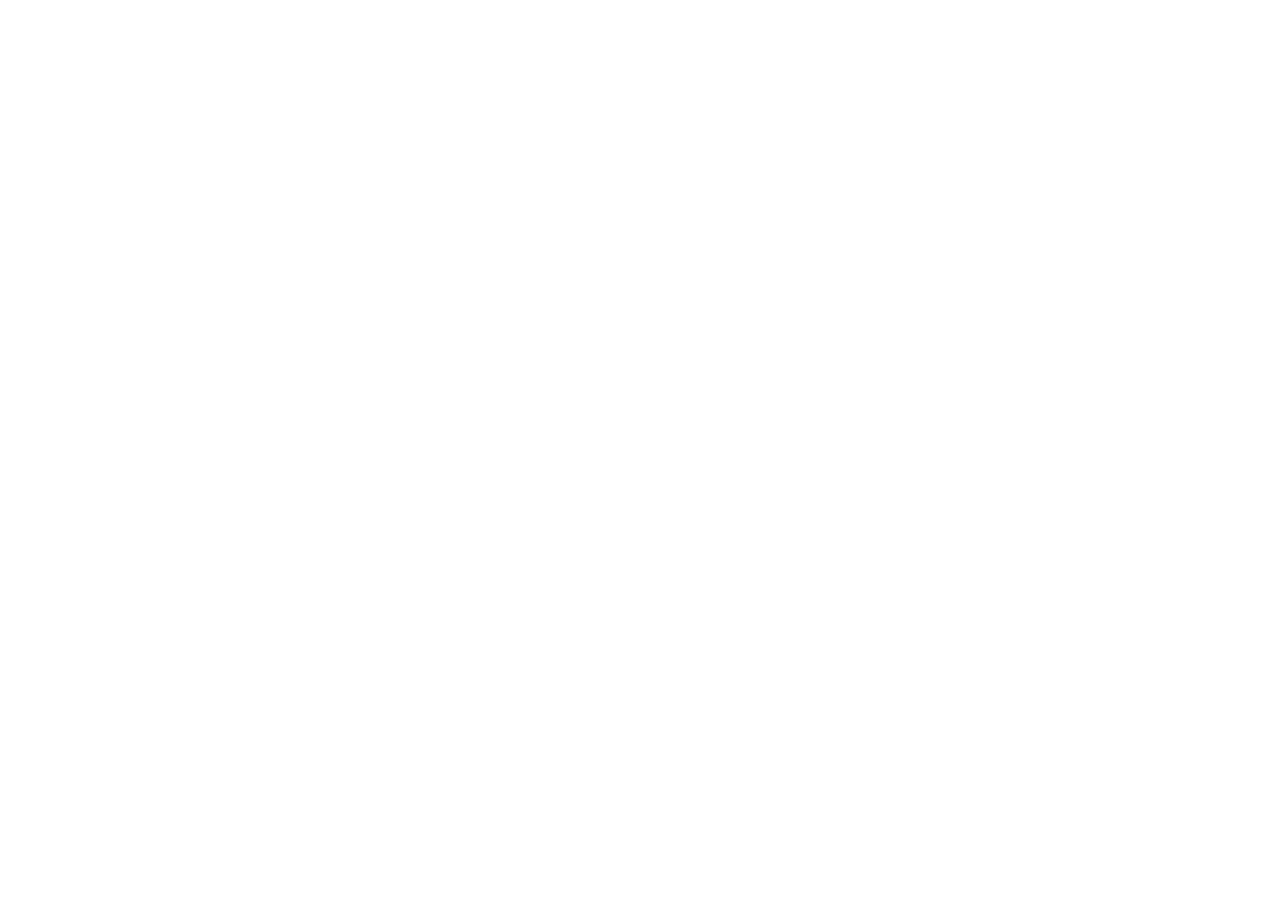
==== index.html @ fe577a84 "初始化git" ====
<!DOCTYPE html>
<html lang="zh-CN">

<head>
    <meta charset="UTF-8">
    <meta name="viewport" content="width=device-width, initial-scale=1.0">
    <title>Document</title>
</head>

<body>

</body>

</html>
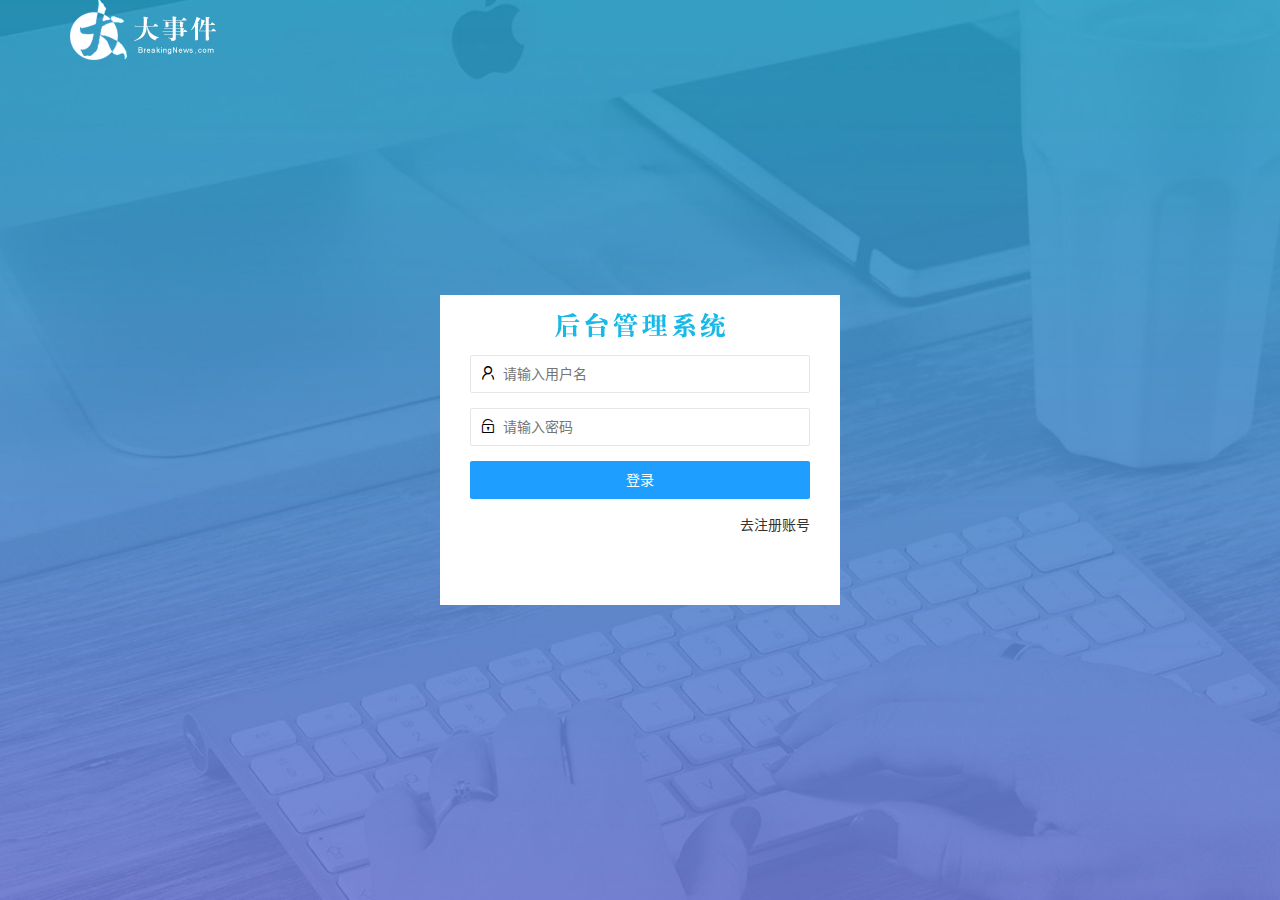
==== commit 672de7e2: "完成了登录和注册功能的开发" ====
--- a/index.html
+++ b/index.html
@@ -5,9 +5,82 @@
     <meta charset="UTF-8">
     <meta name="viewport" content="width=device-width, initial-scale=1.0">
     <title>Document</title>
+    <!-- 引入login样式表 -->
+    <link rel="stylesheet" href="./assets/css/login.css">
+    <!-- 引入layui样式 -->
+    <link rel="stylesheet" href="./assets/lib/layui/css/layui.css">
 </head>
 
 <body>
+    <div class="logo layui-main">
+        <img src="./assets/images/logo.png" alt="">
+    </div>
+    <div class="loginAndRegBox">
+        <div class="box_title"></div>
+        <!-- 登录 -->
+        <div class="box_login">
+            <form class="layui-form" id="form_login">
+                <!-- 用户名 -->
+                <div class="layui-form-item">
+                    <i class="layui-icon layui-icon-username"></i>
+                    <input type="text" name="username" placeholder="请输入用户名" required lay-verify="required" placeholder="请输入标题" autocomplete="off" class="layui-input">
+                </div>
+                <!-- 密码 -->
+                <div class="layui-form-item">
+                    <i class="layui-icon layui-icon-password"></i>
+                    <input type="password" name="password" placeholder="请输入密码" required lay-verify="required|pwd" placeholder="请输入标题" autocomplete="off" class="layui-input">
+                </div>
+                <!-- 登录按钮 -->
+                <div class="layui-form-item">
+                    <button class="layui-btn layui-btn-fluid layui-btn-normal" lay-submit lay-filter="formDemo">登录</button>
+                </div>
+                <div class="layui-form-item links">
+                    <a href="javascript:;" id="link_reg">去注册账号</a>
+                </div>
+
+            </form>
+
+
+        </div>
+        <!-- 注册 -->
+        <div class="box_reg">
+            <form class="layui-form" id="form_reg">
+                <!-- 用户名 -->
+                <div class="layui-form-item">
+                    <i class="layui-icon layui-icon-username"></i>
+                    <input type="text" name="username" placeholder="请输入用户名" required lay-verify="required" placeholder="请输入标题" autocomplete="off" class="layui-input">
+                </div>
+                <!-- 密码 -->
+                <div class="layui-form-item">
+                    <i class="layui-icon layui-icon-password"></i>
+                    <input type="password" name="password" placeholder="请输入密码" required lay-verify="required|pwd" autocomplete="off" class="layui-input">
+                </div>
+                <!-- 密码确认 -->
+                <div class="layui-form-item">
+                    <i class="layui-icon layui-icon-password"></i>
+                    <input type="password" name="repassword" placeholder="再次确认密码" required lay-verify="required|repwd" autocomplete="off" class="layui-input">
+                </div>
+                <!-- 登录按钮 -->
+                <div class="layui-form-item">
+                    <button class="layui-btn layui-btn-fluid layui-btn-normal" lay-submit lay-filter="formDemo">注册</button>
+                </div>
+                <div class="layui-form-item links">
+                    <a href="javascript:;" id="link_login">去登录</a>
+                </div>
+
+            </form>
+
+        </div>
+    </div>
+
+    <!-- 导入layui的js文件 -->
+    <script src="./assets/lib/layui/layui.all.js"></script>
+    <!-- 导入jquery -->
+    <script src="./assets/lib/jquery.js"></script>
+    <!-- 导入自己封装的baseAPI -->
+    <script src="./assets/js/baseAPI.js"></script>
+    <!-- 导入自己的js -->
+    <script src="./assets/js/login.js"></script>
 
 </body>
 
--- a/assets/css/login.css
+++ b/assets/css/login.css
@@ -0,0 +1,51 @@
+body,
+html {
+    margin: 0;
+    padding: 0;
+    height: 100%;
+    width: 100%;
+    background: url('../images/login_bg.jpg') no-repeat center;
+    background-size: cover;
+}
+
+.loginAndRegBox {
+    width: 400px;
+    height: 310px;
+    background-color: #fff;
+    position: absolute;
+    left: 50%;
+    top: 50%;
+    transform: translate(-50%, -50%);
+}
+
+.box_title {
+    height: 60px;
+    background: url('../images/login_title.png') no-repeat center;
+}
+
+.layui-form {
+    padding: 0 30px;
+}
+
+.links {
+    display: flex;
+    justify-content: flex-end;
+}
+
+.layui-form-item {
+    position: relative;
+}
+
+.layui-icon {
+    position: absolute;
+    left: 10px;
+    top: 10px;
+}
+
+.layui-input {
+    padding-left: 32px!important;
+}
+
+.box_reg {
+    display: none;
+}--- a/assets/lib/layui/css/layui.css
+++ b/assets/lib/layui/css/layui.css
@@ -0,0 +1,2 @@
+/** layui-v2.5.5 MIT License By https://www.layui.com */
+ .layui-inline,img{display:inline-block;vertical-align:middle}h1,h2,h3,h4,h5,h6{font-weight:400}.layui-edge,.layui-header,.layui-inline,.layui-main{position:relative}.layui-body,.layui-edge,.layui-elip{overflow:hidden}.layui-btn,.layui-edge,.layui-inline,img{vertical-align:middle}.layui-btn,.layui-disabled,.layui-icon,.layui-unselect{-moz-user-select:none;-webkit-user-select:none;-ms-user-select:none}.layui-elip,.layui-form-checkbox span,.layui-form-pane .layui-form-label{text-overflow:ellipsis;white-space:nowrap}.layui-breadcrumb,.layui-tree-btnGroup{visibility:hidden}blockquote,body,button,dd,div,dl,dt,form,h1,h2,h3,h4,h5,h6,input,li,ol,p,pre,td,textarea,th,ul{margin:0;padding:0;-webkit-tap-highlight-color:rgba(0,0,0,0)}a:active,a:hover{outline:0}img{border:none}li{list-style:none}table{border-collapse:collapse;border-spacing:0}h4,h5,h6{font-size:100%}button,input,optgroup,option,select,textarea{font-family:inherit;font-size:inherit;font-style:inherit;font-weight:inherit;outline:0}pre{white-space:pre-wrap;white-space:-moz-pre-wrap;white-space:-pre-wrap;white-space:-o-pre-wrap;word-wrap:break-word}body{line-height:24px;font:14px Helvetica Neue,Helvetica,PingFang SC,Tahoma,Arial,sans-serif}hr{height:1px;margin:10px 0;border:0;clear:both}a{color:#333;text-decoration:none}a:hover{color:#777}a cite{font-style:normal;*cursor:pointer}.layui-border-box,.layui-border-box *{box-sizing:border-box}.layui-box,.layui-box *{box-sizing:content-box}.layui-clear{clear:both;*zoom:1}.layui-clear:after{content:'\20';clear:both;*zoom:1;display:block;height:0}.layui-inline{*display:inline;*zoom:1}.layui-edge{display:inline-block;width:0;height:0;border-width:6px;border-style:dashed;border-color:transparent}.layui-edge-top{top:-4px;border-bottom-color:#999;border-bottom-style:solid}.layui-edge-right{border-left-color:#999;border-left-style:solid}.layui-edge-bottom{top:2px;border-top-color:#999;border-top-style:solid}.layui-edge-left{border-right-color:#999;border-right-style:solid}.layui-disabled,.layui-disabled:hover{color:#d2d2d2!important;cursor:not-allowed!important}.layui-circle{border-radius:100%}.layui-show{display:block!important}.layui-hide{display:none!important}@font-face{font-family:layui-icon;src:url(../font/iconfont.eot?v=250);src:url(../font/iconfont.eot?v=250#iefix) format('embedded-opentype'),url(../font/iconfont.woff2?v=250) format('woff2'),url(../font/iconfont.woff?v=250) format('woff'),url(../font/iconfont.ttf?v=250) format('truetype'),url(../font/iconfont.svg?v=250#layui-icon) format('svg')}.layui-icon{font-family:layui-icon!important;font-size:16px;font-style:normal;-webkit-font-smoothing:antialiased;-moz-osx-font-smoothing:grayscale}.layui-icon-reply-fill:before{content:"\e611"}.layui-icon-set-fill:before{content:"\e614"}.layui-icon-menu-fill:before{content:"\e60f"}.layui-icon-search:before{content:"\e615"}.layui-icon-share:before{content:"\e641"}.layui-icon-set-sm:before{content:"\e620"}.layui-icon-engine:before{content:"\e628"}.layui-icon-close:before{content:"\1006"}.layui-icon-close-fill:before{content:"\1007"}.layui-icon-chart-screen:before{content:"\e629"}.layui-icon-star:before{content:"\e600"}.layui-icon-circle-dot:before{content:"\e617"}.layui-icon-chat:before{content:"\e606"}.layui-icon-release:before{content:"\e609"}.layui-icon-list:before{content:"\e60a"}.layui-icon-chart:before{content:"\e62c"}.layui-icon-ok-circle:before{content:"\1005"}.layui-icon-layim-theme:before{content:"\e61b"}.layui-icon-table:before{content:"\e62d"}.layui-icon-right:before{content:"\e602"}.layui-icon-left:before{content:"\e603"}.layui-icon-cart-simple:before{content:"\e698"}.layui-icon-face-cry:before{content:"\e69c"}.layui-icon-face-smile:before{content:"\e6af"}.layui-icon-survey:before{content:"\e6b2"}.layui-icon-tree:before{content:"\e62e"}.layui-icon-upload-circle:before{content:"\e62f"}.layui-icon-add-circle:before{content:"\e61f"}.layui-icon-download-circle:before{content:"\e601"}.layui-icon-templeate-1:before{content:"\e630"}.layui-icon-util:before{content:"\e631"}.layui-icon-face-surprised:before{content:"\e664"}.layui-icon-edit:before{content:"\e642"}.layui-icon-speaker:before{content:"\e645"}.layui-icon-down:before{content:"\e61a"}.layui-icon-file:before{content:"\e621"}.layui-icon-layouts:before{content:"\e632"}.layui-icon-rate-half:before{content:"\e6c9"}.layui-icon-add-circle-fine:before{content:"\e608"}.layui-icon-prev-circle:before{content:"\e633"}.layui-icon-read:before{content:"\e705"}.layui-icon-404:before{content:"\e61c"}.layui-icon-carousel:before{content:"\e634"}.layui-icon-help:before{content:"\e607"}.layui-icon-code-circle:before{content:"\e635"}.layui-icon-water:before{content:"\e636"}.layui-icon-username:before{content:"\e66f"}.layui-icon-find-fill:before{content:"\e670"}.layui-icon-about:before{content:"\e60b"}.layui-icon-location:before{content:"\e715"}.layui-icon-up:before{content:"\e619"}.layui-icon-pause:before{content:"\e651"}.layui-icon-date:before{content:"\e637"}.layui-icon-layim-uploadfile:before{content:"\e61d"}.layui-icon-delete:before{content:"\e640"}.layui-icon-play:before{content:"\e652"}.layui-icon-top:before{content:"\e604"}.layui-icon-friends:before{content:"\e612"}.layui-icon-refresh-3:before{content:"\e9aa"}.layui-icon-ok:before{content:"\e605"}.layui-icon-layer:before{content:"\e638"}.layui-icon-face-smile-fine:before{content:"\e60c"}.layui-icon-dollar:before{content:"\e659"}.layui-icon-group:before{content:"\e613"}.layui-icon-layim-download:before{content:"\e61e"}.layui-icon-picture-fine:before{content:"\e60d"}.layui-icon-link:before{content:"\e64c"}.layui-icon-diamond:before{content:"\e735"}.layui-icon-log:before{content:"\e60e"}.layui-icon-rate-solid:before{content:"\e67a"}.layui-icon-fonts-del:before{content:"\e64f"}.layui-icon-unlink:before{content:"\e64d"}.layui-icon-fonts-clear:before{content:"\e639"}.layui-icon-triangle-r:before{content:"\e623"}.layui-icon-circle:before{content:"\e63f"}.layui-icon-radio:before{content:"\e643"}.layui-icon-align-center:before{content:"\e647"}.layui-icon-align-right:before{content:"\e648"}.layui-icon-align-left:before{content:"\e649"}.layui-icon-loading-1:before{content:"\e63e"}.layui-icon-return:before{content:"\e65c"}.layui-icon-fonts-strong:before{content:"\e62b"}.layui-icon-upload:before{content:"\e67c"}.layui-icon-dialogue:before{content:"\e63a"}.layui-icon-video:before{content:"\e6ed"}.layui-icon-headset:before{content:"\e6fc"}.layui-icon-cellphone-fine:before{content:"\e63b"}.layui-icon-add-1:before{content:"\e654"}.layui-icon-face-smile-b:before{content:"\e650"}.layui-icon-fonts-html:before{content:"\e64b"}.layui-icon-form:before{content:"\e63c"}.layui-icon-cart:before{content:"\e657"}.layui-icon-camera-fill:before{content:"\e65d"}.layui-icon-tabs:before{content:"\e62a"}.layui-icon-fonts-code:before{content:"\e64e"}.layui-icon-fire:before{content:"\e756"}.layui-icon-set:before{content:"\e716"}.layui-icon-fonts-u:before{content:"\e646"}.layui-icon-triangle-d:before{content:"\e625"}.layui-icon-tips:before{content:"\e702"}.layui-icon-picture:before{content:"\e64a"}.layui-icon-more-vertical:before{content:"\e671"}.layui-icon-flag:before{content:"\e66c"}.layui-icon-loading:before{content:"\e63d"}.layui-icon-fonts-i:before{content:"\e644"}.layui-icon-refresh-1:before{content:"\e666"}.layui-icon-rmb:before{content:"\e65e"}.layui-icon-home:before{content:"\e68e"}.layui-icon-user:before{content:"\e770"}.layui-icon-notice:before{content:"\e667"}.layui-icon-login-weibo:before{content:"\e675"}.layui-icon-voice:before{content:"\e688"}.layui-icon-upload-drag:before{content:"\e681"}.layui-icon-login-qq:before{content:"\e676"}.layui-icon-snowflake:before{content:"\e6b1"}.layui-icon-file-b:before{content:"\e655"}.layui-icon-template:before{content:"\e663"}.layui-icon-auz:before{content:"\e672"}.layui-icon-console:before{content:"\e665"}.layui-icon-app:before{content:"\e653"}.layui-icon-prev:before{content:"\e65a"}.layui-icon-website:before{content:"\e7ae"}.layui-icon-next:before{content:"\e65b"}.layui-icon-component:before{content:"\e857"}.layui-icon-more:before{content:"\e65f"}.layui-icon-login-wechat:before{content:"\e677"}.layui-icon-shrink-right:before{content:"\e668"}.layui-icon-spread-left:before{content:"\e66b"}.layui-icon-camera:before{content:"\e660"}.layui-icon-note:before{content:"\e66e"}.layui-icon-refresh:before{content:"\e669"}.layui-icon-female:before{content:"\e661"}.layui-icon-male:before{content:"\e662"}.layui-icon-password:before{content:"\e673"}.layui-icon-senior:before{content:"\e674"}.layui-icon-theme:before{content:"\e66a"}.layui-icon-tread:before{content:"\e6c5"}.layui-icon-praise:before{content:"\e6c6"}.layui-icon-star-fill:before{content:"\e658"}.layui-icon-rate:before{content:"\e67b"}.layui-icon-template-1:before{content:"\e656"}.layui-icon-vercode:before{content:"\e679"}.layui-icon-cellphone:before{content:"\e678"}.layui-icon-screen-full:before{content:"\e622"}.layui-icon-screen-restore:before{content:"\e758"}.layui-icon-cols:before{content:"\e610"}.layui-icon-export:before{content:"\e67d"}.layui-icon-print:before{content:"\e66d"}.layui-icon-slider:before{content:"\e714"}.layui-icon-addition:before{content:"\e624"}.layui-icon-subtraction:before{content:"\e67e"}.layui-icon-service:before{content:"\e626"}.layui-icon-transfer:before{content:"\e691"}.layui-main{width:1140px;margin:0 auto}.layui-header{z-index:1000;height:60px}.layui-header a:hover{transition:all .5s;-webkit-transition:all .5s}.layui-side{position:fixed;left:0;top:0;bottom:0;z-index:999;width:200px;overflow-x:hidden}.layui-side-scroll{position:relative;width:220px;height:100%;overflow-x:hidden}.layui-body{position:absolute;left:200px;right:0;top:0;bottom:0;z-index:998;width:auto;overflow-y:auto;box-sizing:border-box}.layui-layout-body{overflow:hidden}.layui-layout-admin .layui-header{background-color:#23262E}.layui-layout-admin .layui-side{top:60px;width:200px;overflow-x:hidden}.layui-layout-admin .layui-body{position:fixed;top:60px;bottom:44px}.layui-layout-admin .layui-main{width:auto;margin:0 15px}.layui-layout-admin .layui-footer{position:fixed;left:200px;right:0;bottom:0;height:44px;line-height:44px;padding:0 15px;background-color:#eee}.layui-layout-admin .layui-logo{position:absolute;left:0;top:0;width:200px;height:100%;line-height:60px;text-align:center;color:#009688;font-size:16px}.layui-layout-admin .layui-header .layui-nav{background:0 0}.layui-layout-left{position:absolute!important;left:200px;top:0}.layui-layout-right{position:absolute!important;right:0;top:0}.layui-container{position:relative;margin:0 auto;padding:0 15px;box-sizing:border-box}.layui-fluid{position:relative;margin:0 auto;padding:0 15px}.layui-row:after,.layui-row:before{content:'';display:block;clear:both}.layui-col-lg1,.layui-col-lg10,.layui-col-lg11,.layui-col-lg12,.layui-col-lg2,.layui-col-lg3,.layui-col-lg4,.layui-col-lg5,.layui-col-lg6,.layui-col-lg7,.layui-col-lg8,.layui-col-lg9,.layui-col-md1,.layui-col-md10,.layui-col-md11,.layui-col-md12,.layui-col-md2,.layui-col-md3,.layui-col-md4,.layui-col-md5,.layui-col-md6,.layui-col-md7,.layui-col-md8,.layui-col-md9,.layui-col-sm1,.layui-col-sm10,.layui-col-sm11,.layui-col-sm12,.layui-col-sm2,.layui-col-sm3,.layui-col-sm4,.layui-col-sm5,.layui-col-sm6,.layui-col-sm7,.layui-col-sm8,.layui-col-sm9,.layui-col-xs1,.layui-col-xs10,.layui-col-xs11,.layui-col-xs12,.layui-col-xs2,.layui-col-xs3,.layui-col-xs4,.layui-col-xs5,.layui-col-xs6,.layui-col-xs7,.layui-col-xs8,.layui-col-xs9{position:relative;display:block;box-sizing:border-box}.layui-col-xs1,.layui-col-xs10,.layui-col-xs11,.layui-col-xs12,.layui-col-xs2,.layui-col-xs3,.layui-col-xs4,.layui-col-xs5,.layui-col-xs6,.layui-col-xs7,.layui-col-xs8,.layui-col-xs9{float:left}.layui-col-xs1{width:8.33333333%}.layui-col-xs2{width:16.66666667%}.layui-col-xs3{width:25%}.layui-col-xs4{width:33.33333333%}.layui-col-xs5{width:41.66666667%}.layui-col-xs6{width:50%}.layui-col-xs7{width:58.33333333%}.layui-col-xs8{width:66.66666667%}.layui-col-xs9{width:75%}.layui-col-xs10{width:83.33333333%}.layui-col-xs11{width:91.66666667%}.layui-col-xs12{width:100%}.layui-col-xs-offset1{margin-left:8.33333333%}.layui-col-xs-offset2{margin-left:16.66666667%}.layui-col-xs-offset3{margin-left:25%}.layui-col-xs-offset4{margin-left:33.33333333%}.layui-col-xs-offset5{margin-left:41.66666667%}.layui-col-xs-offset6{margin-left:50%}.layui-col-xs-offset7{margin-left:58.33333333%}.layui-col-xs-offset8{margin-left:66.66666667%}.layui-col-xs-offset9{margin-left:75%}.layui-col-xs-offset10{margin-left:83.33333333%}.layui-col-xs-offset11{margin-left:91.66666667%}.layui-col-xs-offset12{margin-left:100%}@media screen and (max-width:768px){.layui-hide-xs{display:none!important}.layui-show-xs-block{display:block!important}.layui-show-xs-inline{display:inline!important}.layui-show-xs-inline-block{display:inline-block!important}}@media screen and (min-width:768px){.layui-container{width:750px}.layui-hide-sm{display:none!important}.layui-show-sm-block{display:block!important}.layui-show-sm-inline{display:inline!important}.layui-show-sm-inline-block{display:inline-block!important}.layui-col-sm1,.layui-col-sm10,.layui-col-sm11,.layui-col-sm12,.layui-col-sm2,.layui-col-sm3,.layui-col-sm4,.layui-col-sm5,.layui-col-sm6,.layui-col-sm7,.layui-col-sm8,.layui-col-sm9{float:left}.layui-col-sm1{width:8.33333333%}.layui-col-sm2{width:16.66666667%}.layui-col-sm3{width:25%}.layui-col-sm4{width:33.33333333%}.layui-col-sm5{width:41.66666667%}.layui-col-sm6{width:50%}.layui-col-sm7{width:58.33333333%}.layui-col-sm8{width:66.66666667%}.layui-col-sm9{width:75%}.layui-col-sm10{width:83.33333333%}.layui-col-sm11{width:91.66666667%}.layui-col-sm12{width:100%}.layui-col-sm-offset1{margin-left:8.33333333%}.layui-col-sm-offset2{margin-left:16.66666667%}.layui-col-sm-offset3{margin-left:25%}.layui-col-sm-offset4{margin-left:33.33333333%}.layui-col-sm-offset5{margin-left:41.66666667%}.layui-col-sm-offset6{margin-left:50%}.layui-col-sm-offset7{margin-left:58.33333333%}.layui-col-sm-offset8{margin-left:66.66666667%}.layui-col-sm-offset9{margin-left:75%}.layui-col-sm-offset10{margin-left:83.33333333%}.layui-col-sm-offset11{margin-left:91.66666667%}.layui-col-sm-offset12{margin-left:100%}}@media screen and (min-width:992px){.layui-container{width:970px}.layui-hide-md{display:none!important}.layui-show-md-block{display:block!important}.layui-show-md-inline{display:inline!important}.layui-show-md-inline-block{display:inline-block!important}.layui-col-md1,.layui-col-md10,.layui-col-md11,.layui-col-md12,.layui-col-md2,.layui-col-md3,.layui-col-md4,.layui-col-md5,.layui-col-md6,.layui-col-md7,.layui-col-md8,.layui-col-md9{float:left}.layui-col-md1{width:8.33333333%}.layui-col-md2{width:16.66666667%}.layui-col-md3{width:25%}.layui-col-md4{width:33.33333333%}.layui-col-md5{width:41.66666667%}.layui-col-md6{width:50%}.layui-col-md7{width:58.33333333%}.layui-col-md8{width:66.66666667%}.layui-col-md9{width:75%}.layui-col-md10{width:83.33333333%}.layui-col-md11{width:91.66666667%}.layui-col-md12{width:100%}.layui-col-md-offset1{margin-left:8.33333333%}.layui-col-md-offset2{margin-left:16.66666667%}.layui-col-md-offset3{margin-left:25%}.layui-col-md-offset4{margin-left:33.33333333%}.layui-col-md-offset5{margin-left:41.66666667%}.layui-col-md-offset6{margin-left:50%}.layui-col-md-offset7{margin-left:58.33333333%}.layui-col-md-offset8{margin-left:66.66666667%}.layui-col-md-offset9{margin-left:75%}.layui-col-md-offset10{margin-left:83.33333333%}.layui-col-md-offset11{margin-left:91.66666667%}.layui-col-md-offset12{margin-left:100%}}@media screen and (min-width:1200px){.layui-container{width:1170px}.layui-hide-lg{display:none!important}.layui-show-lg-block{display:block!important}.layui-show-lg-inline{display:inline!important}.layui-show-lg-inline-block{display:inline-block!important}.layui-col-lg1,.layui-col-lg10,.layui-col-lg11,.layui-col-lg12,.layui-col-lg2,.layui-col-lg3,.layui-col-lg4,.layui-col-lg5,.layui-col-lg6,.layui-col-lg7,.layui-col-lg8,.layui-col-lg9{float:left}.layui-col-lg1{width:8.33333333%}.layui-col-lg2{width:16.66666667%}.layui-col-lg3{width:25%}.layui-col-lg4{width:33.33333333%}.layui-col-lg5{width:41.66666667%}.layui-col-lg6{width:50%}.layui-col-lg7{width:58.33333333%}.layui-col-lg8{width:66.66666667%}.layui-col-lg9{width:75%}.layui-col-lg10{width:83.33333333%}.layui-col-lg11{width:91.66666667%}.layui-col-lg12{width:100%}.layui-col-lg-offset1{margin-left:8.33333333%}.layui-col-lg-offset2{margin-left:16.66666667%}.layui-col-lg-offset3{margin-left:25%}.layui-col-lg-offset4{margin-left:33.33333333%}.layui-col-lg-offset5{margin-left:41.66666667%}.layui-col-lg-offset6{margin-left:50%}.layui-col-lg-offset7{margin-left:58.33333333%}.layui-col-lg-offset8{margin-left:66.66666667%}.layui-col-lg-offset9{margin-left:75%}.layui-col-lg-offset10{margin-left:83.33333333%}.layui-col-lg-offset11{margin-left:91.66666667%}.layui-col-lg-offset12{margin-left:100%}}.layui-col-space1{margin:-.5px}.layui-col-space1>*{padding:.5px}.layui-col-space3{margin:-1.5px}.layui-col-space3>*{padding:1.5px}.layui-col-space5{margin:-2.5px}.layui-col-space5>*{padding:2.5px}.layui-col-space8{margin:-3.5px}.layui-col-space8>*{padding:3.5px}.layui-col-space10{margin:-5px}.layui-col-space10>*{padding:5px}.layui-col-space12{margin:-6px}.layui-col-space12>*{padding:6px}.layui-col-space15{margin:-7.5px}.layui-col-space15>*{padding:7.5px}.layui-col-space18{margin:-9px}.layui-col-space18>*{padding:9px}.layui-col-space20{margin:-10px}.layui-col-space20>*{padding:10px}.layui-col-space22{margin:-11px}.layui-col-space22>*{padding:11px}.layui-col-space25{margin:-12.5px}.layui-col-space25>*{padding:12.5px}.layui-col-space30{margin:-15px}.layui-col-space30>*{padding:15px}.layui-btn,.layui-input,.layui-select,.layui-textarea,.layui-upload-button{outline:0;-webkit-appearance:none;transition:all .3s;-webkit-transition:all .3s;box-sizing:border-box}.layui-elem-quote{margin-bottom:10px;padding:15px;line-height:22px;border-left:5px solid #009688;border-radius:0 2px 2px 0;background-color:#f2f2f2}.layui-quote-nm{border-style:solid;border-width:1px 1px 1px 5px;background:0 0}.layui-elem-field{margin-bottom:10px;padding:0;border-width:1px;border-style:solid}.layui-elem-field legend{margin-left:20px;padding:0 10px;font-size:20px;font-weight:300}.layui-field-title{margin:10px 0 20px;border-width:1px 0 0}.layui-field-box{padding:10px 15px}.layui-field-title .layui-field-box{padding:10px 0}.layui-progress{position:relative;height:6px;border-radius:20px;background-color:#e2e2e2}.layui-progress-bar{position:absolute;left:0;top:0;width:0;max-width:100%;height:6px;border-radius:20px;text-align:right;background-color:#5FB878;transition:all .3s;-webkit-transition:all .3s}.layui-progress-big,.layui-progress-big .layui-progress-bar{height:18px;line-height:18px}.layui-progress-text{position:relative;top:-20px;line-height:18px;font-size:12px;color:#666}.layui-progress-big .layui-progress-text{position:static;padding:0 10px;color:#fff}.layui-collapse{border-width:1px;border-style:solid;border-radius:2px}.layui-colla-content,.layui-colla-item{border-top-width:1px;border-top-style:solid}.layui-colla-item:first-child{border-top:none}.layui-colla-title{position:relative;height:42px;line-height:42px;padding:0 15px 0 35px;color:#333;background-color:#f2f2f2;cursor:pointer;font-size:14px;overflow:hidden}.layui-colla-content{display:none;padding:10px 15px;line-height:22px;color:#666}.layui-colla-icon{position:absolute;left:15px;top:0;font-size:14px}.layui-card{margin-bottom:15px;border-radius:2px;background-color:#fff;box-shadow:0 1px 2px 0 rgba(0,0,0,.05)}.layui-card:last-child{margin-bottom:0}.layui-card-header{position:relative;height:42px;line-height:42px;padding:0 15px;border-bottom:1px solid #f6f6f6;color:#333;border-radius:2px 2px 0 0;font-size:14px}.layui-bg-black,.layui-bg-blue,.layui-bg-cyan,.layui-bg-green,.layui-bg-orange,.layui-bg-red{color:#fff!important}.layui-card-body{position:relative;padding:10px 15px;line-height:24px}.layui-card-body[pad15]{padding:15px}.layui-card-body[pad20]{padding:20px}.layui-card-body .layui-table{margin:5px 0}.layui-card .layui-tab{margin:0}.layui-panel-window{position:relative;padding:15px;border-radius:0;border-top:5px solid #E6E6E6;background-color:#fff}.layui-auxiliar-moving{position:fixed;left:0;right:0;top:0;bottom:0;width:100%;height:100%;background:0 0;z-index:9999999999}.layui-form-label,.layui-form-mid,.layui-form-select,.layui-input-block,.layui-input-inline,.layui-textarea{position:relative}.layui-bg-red{background-color:#FF5722!important}.layui-bg-orange{background-color:#FFB800!important}.layui-bg-green{background-color:#009688!important}.layui-bg-cyan{background-color:#2F4056!important}.layui-bg-blue{background-color:#1E9FFF!important}.layui-bg-black{background-color:#393D49!important}.layui-bg-gray{background-color:#eee!important;color:#666!important}.layui-badge-rim,.layui-colla-content,.layui-colla-item,.layui-collapse,.layui-elem-field,.layui-form-pane .layui-form-item[pane],.layui-form-pane .layui-form-label,.layui-input,.layui-layedit,.layui-layedit-tool,.layui-quote-nm,.layui-select,.layui-tab-bar,.layui-tab-card,.layui-tab-title,.layui-tab-title .layui-this:after,.layui-textarea{border-color:#e6e6e6}.layui-timeline-item:before,hr{background-color:#e6e6e6}.layui-text{line-height:22px;font-size:14px;color:#666}.layui-text h1,.layui-text h2,.layui-text h3{font-weight:500;color:#333}.layui-text h1{font-size:30px}.layui-text h2{font-size:24px}.layui-text h3{font-size:18px}.layui-text a:not(.layui-btn){color:#01AAED}.layui-text a:not(.layui-btn):hover{text-decoration:underline}.layui-text ul{padding:5px 0 5px 15px}.layui-text ul li{margin-top:5px;list-style-type:disc}.layui-text em,.layui-word-aux{color:#999!important;padding:0 5px!important}.layui-btn{display:inline-block;height:38px;line-height:38px;padding:0 18px;background-color:#009688;color:#fff;white-space:nowrap;text-align:center;font-size:14px;border:none;border-radius:2px;cursor:pointer}.layui-btn:hover{opacity:.8;filter:alpha(opacity=80);color:#fff}.layui-btn:active{opacity:1;filter:alpha(opacity=100)}.layui-btn+.layui-btn{margin-left:10px}.layui-btn-container{font-size:0}.layui-btn-container .layui-btn{margin-right:10px;margin-bottom:10px}.layui-btn-container .layui-btn+.layui-btn{margin-left:0}.layui-table .layui-btn-container .layui-btn{margin-bottom:9px}.layui-btn-radius{border-radius:100px}.layui-btn .layui-icon{margin-right:3px;font-size:18px;vertical-align:bottom;vertical-align:middle\9}.layui-btn-primary{border:1px solid #C9C9C9;background-color:#fff;color:#555}.layui-btn-primary:hover{border-color:#009688;color:#333}.layui-btn-normal{background-color:#1E9FFF}.layui-btn-warm{background-color:#FFB800}.layui-btn-danger{background-color:#FF5722}.layui-btn-checked{background-color:#5FB878}.layui-btn-disabled,.layui-btn-disabled:active,.layui-btn-disabled:hover{border:1px solid #e6e6e6;background-color:#FBFBFB;color:#C9C9C9;cursor:not-allowed;opacity:1}.layui-btn-lg{height:44px;line-height:44px;padding:0 25px;font-size:16px}.layui-btn-sm{height:30px;line-height:30px;padding:0 10px;font-size:12px}.layui-btn-sm i{font-size:16px!important}.layui-btn-xs{height:22px;line-height:22px;padding:0 5px;font-size:12px}.layui-btn-xs i{font-size:14px!important}.layui-btn-group{display:inline-block;vertical-align:middle;font-size:0}.layui-btn-group .layui-btn{margin-left:0!important;margin-right:0!important;border-left:1px solid rgba(255,255,255,.5);border-radius:0}.layui-btn-group .layui-btn-primary{border-left:none}.layui-btn-group .layui-btn-primary:hover{border-color:#C9C9C9;color:#009688}.layui-btn-group .layui-btn:first-child{border-left:none;border-radius:2px 0 0 2px}.layui-btn-group .layui-btn-primary:first-child{border-left:1px solid #c9c9c9}.layui-btn-group .layui-btn:last-child{border-radius:0 2px 2px 0}.layui-btn-group .layui-btn+.layui-btn{margin-left:0}.layui-btn-group+.layui-btn-group{margin-left:10px}.layui-btn-fluid{width:100%}.layui-input,.layui-select,.layui-textarea{height:38px;line-height:1.3;line-height:38px\9;border-width:1px;border-style:solid;background-color:#fff;border-radius:2px}.layui-input::-webkit-input-placeholder,.layui-select::-webkit-input-placeholder,.layui-textarea::-webkit-input-placeholder{line-height:1.3}.layui-input,.layui-textarea{display:block;width:100%;padding-left:10px}.layui-input:hover,.layui-textarea:hover{border-color:#D2D2D2!important}.layui-input:focus,.layui-textarea:focus{border-color:#C9C9C9!important}.layui-textarea{min-height:100px;height:auto;line-height:20px;padding:6px 10px;resize:vertical}.layui-select{padding:0 10px}.layui-form input[type=checkbox],.layui-form input[type=radio],.layui-form select{display:none}.layui-form [lay-ignore]{display:initial}.layui-form-item{margin-bottom:15px;clear:both;*zoom:1}.layui-form-item:after{content:'\20';clear:both;*zoom:1;display:block;height:0}.layui-form-label{float:left;display:block;padding:9px 15px;width:80px;font-weight:400;line-height:20px;text-align:right}.layui-form-label-col{display:block;float:none;padding:9px 0;line-height:20px;text-align:left}.layui-form-item .layui-inline{margin-bottom:5px;margin-right:10px}.layui-input-block{margin-left:110px;min-height:36px}.layui-input-inline{display:inline-block;vertical-align:middle}.layui-form-item .layui-input-inline{float:left;width:190px;margin-right:10px}.layui-form-text .layui-input-inline{width:auto}.layui-form-mid{float:left;display:block;padding:9px 0!important;line-height:20px;margin-right:10px}.layui-form-danger+.layui-form-select .layui-input,.layui-form-danger:focus{border-color:#FF5722!important}.layui-form-select .layui-input{padding-right:30px;cursor:pointer}.layui-form-select .layui-edge{position:absolute;right:10px;top:50%;margin-top:-3px;cursor:pointer;border-width:6px;border-top-color:#c2c2c2;border-top-style:solid;transition:all .3s;-webkit-transition:all .3s}.layui-form-select dl{display:none;position:absolute;left:0;top:42px;padding:5px 0;z-index:899;min-width:100%;border:1px solid #d2d2d2;max-height:300px;overflow-y:auto;background-color:#fff;border-radius:2px;box-shadow:0 2px 4px rgba(0,0,0,.12);box-sizing:border-box}.layui-form-select dl dd,.layui-form-select dl dt{padding:0 10px;line-height:36px;white-space:nowrap;overflow:hidden;text-overflow:ellipsis}.layui-form-select dl dt{font-size:12px;color:#999}.layui-form-select dl dd{cursor:pointer}.layui-form-select dl dd:hover{background-color:#f2f2f2;-webkit-transition:.5s all;transition:.5s all}.layui-form-select .layui-select-group dd{padding-left:20px}.layui-form-select dl dd.layui-select-tips{padding-left:10px!important;color:#999}.layui-form-select dl dd.layui-this{background-color:#5FB878;color:#fff}.layui-form-checkbox,.layui-form-select dl dd.layui-disabled{background-color:#fff}.layui-form-selected dl{display:block}.layui-form-checkbox,.layui-form-checkbox *,.layui-form-switch{display:inline-block;vertical-align:middle}.layui-form-selected .layui-edge{margin-top:-9px;-webkit-transform:rotate(180deg);transform:rotate(180deg);margin-top:-3px\9}:root .layui-form-selected .layui-edge{margin-top:-9px\0/IE9}.layui-form-selectup dl{top:auto;bottom:42px}.layui-select-none{margin:5px 0;text-align:center;color:#999}.layui-select-disabled .layui-disabled{border-color:#eee!important}.layui-select-disabled .layui-edge{border-top-color:#d2d2d2}.layui-form-checkbox{position:relative;height:30px;line-height:30px;margin-right:10px;padding-right:30px;cursor:pointer;font-size:0;-webkit-transition:.1s linear;transition:.1s linear;box-sizing:border-box}.layui-form-checkbox span{padding:0 10px;height:100%;font-size:14px;border-radius:2px 0 0 2px;background-color:#d2d2d2;color:#fff;overflow:hidden}.layui-form-checkbox:hover span{background-color:#c2c2c2}.layui-form-checkbox i{position:absolute;right:0;top:0;width:30px;height:28px;border:1px solid #d2d2d2;border-left:none;border-radius:0 2px 2px 0;color:#fff;font-size:20px;text-align:center}.layui-form-checkbox:hover i{border-color:#c2c2c2;color:#c2c2c2}.layui-form-checked,.layui-form-checked:hover{border-color:#5FB878}.layui-form-checked span,.layui-form-checked:hover span{background-color:#5FB878}.layui-form-checked i,.layui-form-checked:hover i{color:#5FB878}.layui-form-item .layui-form-checkbox{margin-top:4px}.layui-form-checkbox[lay-skin=primary]{height:auto!important;line-height:normal!important;min-width:18px;min-height:18px;border:none!important;margin-right:0;padding-left:28px;padding-right:0;background:0 0}.layui-form-checkbox[lay-skin=primary] span{padding-left:0;padding-right:15px;line-height:18px;background:0 0;color:#666}.layui-form-checkbox[lay-skin=primary] i{right:auto;left:0;width:16px;height:16px;line-height:16px;border:1px solid #d2d2d2;font-size:12px;border-radius:2px;background-color:#fff;-webkit-transition:.1s linear;transition:.1s linear}.layui-form-checkbox[lay-skin=primary]:hover i{border-color:#5FB878;color:#fff}.layui-form-checked[lay-skin=primary] i{border-color:#5FB878!important;background-color:#5FB878;color:#fff}.layui-checkbox-disbaled[lay-skin=primary] span{background:0 0!important;color:#c2c2c2}.layui-checkbox-disbaled[lay-skin=primary]:hover i{border-color:#d2d2d2}.layui-form-item .layui-form-checkbox[lay-skin=primary]{margin-top:10px}.layui-form-switch{position:relative;height:22px;line-height:22px;min-width:35px;padding:0 5px;margin-top:8px;border:1px solid #d2d2d2;border-radius:20px;cursor:pointer;background-color:#fff;-webkit-transition:.1s linear;transition:.1s linear}.layui-form-switch i{position:absolute;left:5px;top:3px;width:16px;height:16px;border-radius:20px;background-color:#d2d2d2;-webkit-transition:.1s linear;transition:.1s linear}.layui-form-switch em{position:relative;top:0;width:25px;margin-left:21px;padding:0!important;text-align:center!important;color:#999!important;font-style:normal!important;font-size:12px}.layui-form-onswitch{border-color:#5FB878;background-color:#5FB878}.layui-checkbox-disbaled,.layui-checkbox-disbaled i{border-color:#e2e2e2!important}.layui-form-onswitch i{left:100%;margin-left:-21px;background-color:#fff}.layui-form-onswitch em{margin-left:5px;margin-right:21px;color:#fff!important}.layui-checkbox-disbaled span{background-color:#e2e2e2!important}.layui-checkbox-disbaled:hover i{color:#fff!important}[lay-radio]{display:none}.layui-form-radio,.layui-form-radio *{display:inline-block;vertical-align:middle}.layui-form-radio{line-height:28px;margin:6px 10px 0 0;padding-right:10px;cursor:pointer;font-size:0}.layui-form-radio *{font-size:14px}.layui-form-radio>i{margin-right:8px;font-size:22px;color:#c2c2c2}.layui-form-radio>i:hover,.layui-form-radioed>i{color:#5FB878}.layui-radio-disbaled>i{color:#e2e2e2!important}.layui-form-pane .layui-form-label{width:110px;padding:8px 15px;height:38px;line-height:20px;border-width:1px;border-style:solid;border-radius:2px 0 0 2px;text-align:center;background-color:#FBFBFB;overflow:hidden;box-sizing:border-box}.layui-form-pane .layui-input-inline{margin-left:-1px}.layui-form-pane .layui-input-block{margin-left:110px;left:-1px}.layui-form-pane .layui-input{border-radius:0 2px 2px 0}.layui-form-pane .layui-form-text .layui-form-label{float:none;width:100%;border-radius:2px;box-sizing:border-box;text-align:left}.layui-form-pane .layui-form-text .layui-input-inline{display:block;margin:0;top:-1px;clear:both}.layui-form-pane .layui-form-text .layui-input-block{margin:0;left:0;top:-1px}.layui-form-pane .layui-form-text .layui-textarea{min-height:100px;border-radius:0 0 2px 2px}.layui-form-pane .layui-form-checkbox{margin:4px 0 4px 10px}.layui-form-pane .layui-form-radio,.layui-form-pane .layui-form-switch{margin-top:6px;margin-left:10px}.layui-form-pane .layui-form-item[pane]{position:relative;border-width:1px;border-style:solid}.layui-form-pane .layui-form-item[pane] .layui-form-label{position:absolute;left:0;top:0;height:100%;border-width:0 1px 0 0}.layui-form-pane .layui-form-item[pane] .layui-input-inline{margin-left:110px}@media screen and (max-width:450px){.layui-form-item .layui-form-label{text-overflow:ellipsis;overflow:hidden;white-space:nowrap}.layui-form-item .layui-inline{display:block;margin-right:0;margin-bottom:20px;clear:both}.layui-form-item .layui-inline:after{content:'\20';clear:both;display:block;height:0}.layui-form-item .layui-input-inline{display:block;float:none;left:-3px;width:auto;margin:0 0 10px 112px}.layui-form-item .layui-input-inline+.layui-form-mid{margin-left:110px;top:-5px;padding:0}.layui-form-item .layui-form-checkbox{margin-right:5px;margin-bottom:5px}}.layui-layedit{border-width:1px;border-style:solid;border-radius:2px}.layui-layedit-tool{padding:3px 5px;border-bottom-width:1px;border-bottom-style:solid;font-size:0}.layedit-tool-fixed{position:fixed;top:0;border-top:1px solid #e2e2e2}.layui-layedit-tool .layedit-tool-mid,.layui-layedit-tool .layui-icon{display:inline-block;vertical-align:middle;text-align:center;font-size:14px}.layui-layedit-tool .layui-icon{position:relative;width:32px;height:30px;line-height:30px;margin:3px 5px;color:#777;cursor:pointer;border-radius:2px}.layui-layedit-tool .layui-icon:hover{color:#393D49}.layui-layedit-tool .layui-icon:active{color:#000}.layui-layedit-tool .layedit-tool-active{background-color:#e2e2e2;color:#000}.layui-layedit-tool .layui-disabled,.layui-layedit-tool .layui-disabled:hover{color:#d2d2d2;cursor:not-allowed}.layui-layedit-tool .layedit-tool-mid{width:1px;height:18px;margin:0 10px;background-color:#d2d2d2}.layedit-tool-html{width:50px!important;font-size:30px!important}.layedit-tool-b,.layedit-tool-code,.layedit-tool-help{font-size:16px!important}.layedit-tool-d,.layedit-tool-face,.layedit-tool-image,.layedit-tool-unlink{font-size:18px!important}.layedit-tool-image input{position:absolute;font-size:0;left:0;top:0;width:100%;height:100%;opacity:.01;filter:Alpha(opacity=1);cursor:pointer}.layui-layedit-iframe iframe{display:block;width:100%}#LAY_layedit_code{overflow:hidden}.layui-laypage{display:inline-block;*display:inline;*zoom:1;vertical-align:middle;margin:10px 0;font-size:0}.layui-laypage>a:first-child,.layui-laypage>a:first-child em{border-radius:2px 0 0 2px}.layui-laypage>a:last-child,.layui-laypage>a:last-child em{border-radius:0 2px 2px 0}.layui-laypage>:first-child{margin-left:0!important}.layui-laypage>:last-child{margin-right:0!important}.layui-laypage a,.layui-laypage button,.layui-laypage input,.layui-laypage select,.layui-laypage span{border:1px solid #e2e2e2}.layui-laypage a,.layui-laypage span{display:inline-block;*display:inline;*zoom:1;vertical-align:middle;padding:0 15px;height:28px;line-height:28px;margin:0 -1px 5px 0;background-color:#fff;color:#333;font-size:12px}.layui-flow-more a *,.layui-laypage input,.layui-table-view select[lay-ignore]{display:inline-block}.layui-laypage a:hover{color:#009688}.layui-laypage em{font-style:normal}.layui-laypage .layui-laypage-spr{color:#999;font-weight:700}.layui-laypage a{text-decoration:none}.layui-laypage .layui-laypage-curr{position:relative}.layui-laypage .layui-laypage-curr em{position:relative;color:#fff}.layui-laypage .layui-laypage-curr .layui-laypage-em{position:absolute;left:-1px;top:-1px;padding:1px;width:100%;height:100%;background-color:#009688}.layui-laypage-em{border-radius:2px}.layui-laypage-next em,.layui-laypage-prev em{font-family:Sim sun;font-size:16px}.layui-laypage .layui-laypage-count,.layui-laypage .layui-laypage-limits,.layui-laypage .layui-laypage-refresh,.layui-laypage .layui-laypage-skip{margin-left:10px;margin-right:10px;padding:0;border:none}.layui-laypage .layui-laypage-limits,.layui-laypage .layui-laypage-refresh{vertical-align:top}.layui-laypage .layui-laypage-refresh i{font-size:18px;cursor:pointer}.layui-laypage select{height:22px;padding:3px;border-radius:2px;cursor:pointer}.layui-laypage .layui-laypage-skip{height:30px;line-height:30px;color:#999}.layui-laypage button,.layui-laypage input{height:30px;line-height:30px;border-radius:2px;vertical-align:top;background-color:#fff;box-sizing:border-box}.layui-laypage input{width:40px;margin:0 10px;padding:0 3px;text-align:center}.layui-laypage input:focus,.layui-laypage select:focus{border-color:#009688!important}.layui-laypage button{margin-left:10px;padding:0 10px;cursor:pointer}.layui-table,.layui-table-view{margin:10px 0}.layui-flow-more{margin:10px 0;text-align:center;color:#999;font-size:14px}.layui-flow-more a{height:32px;line-height:32px}.layui-flow-more a *{vertical-align:top}.layui-flow-more a cite{padding:0 20px;border-radius:3px;background-color:#eee;color:#333;font-style:normal}.layui-flow-more a cite:hover{opacity:.8}.layui-flow-more a i{font-size:30px;color:#737383}.layui-table{width:100%;background-color:#fff;color:#666}.layui-table tr{transition:all .3s;-webkit-transition:all .3s}.layui-table th{text-align:left;font-weight:400}.layui-table tbody tr:hover,.layui-table thead tr,.layui-table-click,.layui-table-header,.layui-table-hover,.layui-table-mend,.layui-table-patch,.layui-table-tool,.layui-table-total,.layui-table-total tr,.layui-table[lay-even] tr:nth-child(even){background-color:#f2f2f2}.layui-table td,.layui-table th,.layui-table-col-set,.layui-table-fixed-r,.layui-table-grid-down,.layui-table-header,.layui-table-page,.layui-table-tips-main,.layui-table-tool,.layui-table-total,.layui-table-view,.layui-table[lay-skin=line],.layui-table[lay-skin=row]{border-width:1px;border-style:solid;border-color:#e6e6e6}.layui-table td,.layui-table th{position:relative;padding:9px 15px;min-height:20px;line-height:20px;font-size:14px}.layui-table[lay-skin=line] td,.layui-table[lay-skin=line] th{border-width:0 0 1px}.layui-table[lay-skin=row] td,.layui-table[lay-skin=row] th{border-width:0 1px 0 0}.layui-table[lay-skin=nob] td,.layui-table[lay-skin=nob] th{border:none}.layui-table img{max-width:100px}.layui-table[lay-size=lg] td,.layui-table[lay-size=lg] th{padding:15px 30px}.layui-table-view .layui-table[lay-size=lg] .layui-table-cell{height:40px;line-height:40px}.layui-table[lay-size=sm] td,.layui-table[lay-size=sm] th{font-size:12px;padding:5px 10px}.layui-table-view .layui-table[lay-size=sm] .layui-table-cell{height:20px;line-height:20px}.layui-table[lay-data]{display:none}.layui-table-box{position:relative;overflow:hidden}.layui-table-view .layui-table{position:relative;width:auto;margin:0}.layui-table-view .layui-table[lay-skin=line]{border-width:0 1px 0 0}.layui-table-view .layui-table[lay-skin=row]{border-width:0 0 1px}.layui-table-view .layui-table td,.layui-table-view .layui-table th{padding:5px 0;border-top:none;border-left:none}.layui-table-view .layui-table th.layui-unselect .layui-table-cell span{cursor:pointer}.layui-table-view .layui-table td{cursor:default}.layui-table-view .layui-table td[data-edit=text]{cursor:text}.layui-table-view .layui-form-checkbox[lay-skin=primary] i{width:18px;height:18px}.layui-table-view .layui-form-radio{line-height:0;padding:0}.layui-table-view .layui-form-radio>i{margin:0;font-size:20px}.layui-table-init{position:absolute;left:0;top:0;width:100%;height:100%;text-align:center;z-index:110}.layui-table-init .layui-icon{position:absolute;left:50%;top:50%;margin:-15px 0 0 -15px;font-size:30px;color:#c2c2c2}.layui-table-header{border-width:0 0 1px;overflow:hidden}.layui-table-header .layui-table{margin-bottom:-1px}.layui-table-tool .layui-inline[lay-event]{position:relative;width:26px;height:26px;padding:5px;line-height:16px;margin-right:10px;text-align:center;color:#333;border:1px solid #ccc;cursor:pointer;-webkit-transition:.5s all;transition:.5s all}.layui-table-tool .layui-inline[lay-event]:hover{border:1px solid #999}.layui-table-tool-temp{padding-right:120px}.layui-table-tool-self{position:absolute;right:17px;top:10px}.layui-table-tool .layui-table-tool-self .layui-inline[lay-event]{margin:0 0 0 10px}.layui-table-tool-panel{position:absolute;top:29px;left:-1px;padding:5px 0;min-width:150px;min-height:40px;border:1px solid #d2d2d2;text-align:left;overflow-y:auto;background-color:#fff;box-shadow:0 2px 4px rgba(0,0,0,.12)}.layui-table-cell,.layui-table-tool-panel li{overflow:hidden;text-overflow:ellipsis;white-space:nowrap}.layui-table-tool-panel li{padding:0 10px;line-height:30px;-webkit-transition:.5s all;transition:.5s all}.layui-table-tool-panel li .layui-form-checkbox[lay-skin=primary]{width:100%;padding-left:28px}.layui-table-tool-panel li:hover{background-color:#f2f2f2}.layui-table-tool-panel li .layui-form-checkbox[lay-skin=primary] i{position:absolute;left:0;top:0}.layui-table-tool-panel li .layui-form-checkbox[lay-skin=primary] span{padding:0}.layui-table-tool .layui-table-tool-self .layui-table-tool-panel{left:auto;right:-1px}.layui-table-col-set{position:absolute;right:0;top:0;width:20px;height:100%;border-width:0 0 0 1px;background-color:#fff}.layui-table-sort{width:10px;height:20px;margin-left:5px;cursor:pointer!important}.layui-table-sort .layui-edge{position:absolute;left:5px;border-width:5px}.layui-table-sort .layui-table-sort-asc{top:3px;border-top:none;border-bottom-style:solid;border-bottom-color:#b2b2b2}.layui-table-sort .layui-table-sort-asc:hover{border-bottom-color:#666}.layui-table-sort .layui-table-sort-desc{bottom:5px;border-bottom:none;border-top-style:solid;border-top-color:#b2b2b2}.layui-table-sort .layui-table-sort-desc:hover{border-top-color:#666}.layui-table-sort[lay-sort=asc] .layui-table-sort-asc{border-bottom-color:#000}.layui-table-sort[lay-sort=desc] .layui-table-sort-desc{border-top-color:#000}.layui-table-cell{height:28px;line-height:28px;padding:0 15px;position:relative;box-sizing:border-box}.layui-table-cell .layui-form-checkbox[lay-skin=primary]{top:-1px;padding:0}.layui-table-cell .layui-table-link{color:#01AAED}.laytable-cell-checkbox,.laytable-cell-numbers,.laytable-cell-radio,.laytable-cell-space{padding:0;text-align:center}.layui-table-body{position:relative;overflow:auto;margin-right:-1px;margin-bottom:-1px}.layui-table-body .layui-none{line-height:26px;padding:15px;text-align:center;color:#999}.layui-table-fixed{position:absolute;left:0;top:0;z-index:101}.layui-table-fixed .layui-table-body{overflow:hidden}.layui-table-fixed-l{box-shadow:0 -1px 8px rgba(0,0,0,.08)}.layui-table-fixed-r{left:auto;right:-1px;border-width:0 0 0 1px;box-shadow:-1px 0 8px rgba(0,0,0,.08)}.layui-table-fixed-r .layui-table-header{position:relative;overflow:visible}.layui-table-mend{position:absolute;right:-49px;top:0;height:100%;width:50px}.layui-table-tool{position:relative;z-index:890;width:100%;min-height:50px;line-height:30px;padding:10px 15px;border-width:0 0 1px}.layui-table-tool .layui-btn-container{margin-bottom:-10px}.layui-table-page,.layui-table-total{border-width:1px 0 0;margin-bottom:-1px;overflow:hidden}.layui-table-page{position:relative;width:100%;padding:7px 7px 0;height:41px;font-size:12px;white-space:nowrap}.layui-table-page>div{height:26px}.layui-table-page .layui-laypage{margin:0}.layui-table-page .layui-laypage a,.layui-table-page .layui-laypage span{height:26px;line-height:26px;margin-bottom:10px;border:none;background:0 0}.layui-table-page .layui-laypage a,.layui-table-page .layui-laypage span.layui-laypage-curr{padding:0 12px}.layui-table-page .layui-laypage span{margin-left:0;padding:0}.layui-table-page .layui-laypage .layui-laypage-prev{margin-left:-7px!important}.layui-table-page .layui-laypage .layui-laypage-curr .layui-laypage-em{left:0;top:0;padding:0}.layui-table-page .layui-laypage button,.layui-table-page .layui-laypage input{height:26px;line-height:26px}.layui-table-page .layui-laypage input{width:40px}.layui-table-page .layui-laypage button{padding:0 10px}.layui-table-page select{height:18px}.layui-table-patch .layui-table-cell{padding:0;width:30px}.layui-table-edit{position:absolute;left:0;top:0;width:100%;height:100%;padding:0 14px 1px;border-radius:0;box-shadow:1px 1px 20px rgba(0,0,0,.15)}.layui-table-edit:focus{border-color:#5FB878!important}select.layui-table-edit{padding:0 0 0 10px;border-color:#C9C9C9}.layui-table-view .layui-form-checkbox,.layui-table-view .layui-form-radio,.layui-table-view .layui-form-switch{top:0;margin:0;box-sizing:content-box}.layui-table-view .layui-form-checkbox{top:-1px;height:26px;line-height:26px}.layui-table-view .layui-form-checkbox i{height:26px}.layui-table-grid .layui-table-cell{overflow:visible}.layui-table-grid-down{position:absolute;top:0;right:0;width:26px;height:100%;padding:5px 0;border-width:0 0 0 1px;text-align:center;background-color:#fff;color:#999;cursor:pointer}.layui-table-grid-down .layui-icon{position:absolute;top:50%;left:50%;margin:-8px 0 0 -8px}.layui-table-grid-down:hover{background-color:#fbfbfb}body .layui-table-tips .layui-layer-content{background:0 0;padding:0;box-shadow:0 1px 6px rgba(0,0,0,.12)}.layui-table-tips-main{margin:-44px 0 0 -1px;max-height:150px;padding:8px 15px;font-size:14px;overflow-y:scroll;background-color:#fff;color:#666}.layui-table-tips-c{position:absolute;right:-3px;top:-13px;width:20px;height:20px;padding:3px;cursor:pointer;background-color:#666;border-radius:50%;color:#fff}.layui-table-tips-c:hover{background-color:#777}.layui-table-tips-c:before{position:relative;right:-2px}.layui-upload-file{display:none!important;opacity:.01;filter:Alpha(opacity=1)}.layui-upload-drag,.layui-upload-form,.layui-upload-wrap{display:inline-block}.layui-upload-list{margin:10px 0}.layui-upload-choose{padding:0 10px;color:#999}.layui-upload-drag{position:relative;padding:30px;border:1px dashed #e2e2e2;background-color:#fff;text-align:center;cursor:pointer;color:#999}.layui-upload-drag .layui-icon{font-size:50px;color:#009688}.layui-upload-drag[lay-over]{border-color:#009688}.layui-upload-iframe{position:absolute;width:0;height:0;border:0;visibility:hidden}.layui-upload-wrap{position:relative;vertical-align:middle}.layui-upload-wrap .layui-upload-file{display:block!important;position:absolute;left:0;top:0;z-index:10;font-size:100px;width:100%;height:100%;opacity:.01;filter:Alpha(opacity=1);cursor:pointer}.layui-transfer-active,.layui-transfer-box{display:inline-block;vertical-align:middle}.layui-transfer-box,.layui-transfer-header,.layui-transfer-search{border-width:0;border-style:solid;border-color:#e6e6e6}.layui-transfer-box{position:relative;border-width:1px;width:200px;height:360px;border-radius:2px;background-color:#fff}.layui-transfer-box .layui-form-checkbox{width:100%;margin:0!important}.layui-transfer-header{height:38px;line-height:38px;padding:0 10px;border-bottom-width:1px}.layui-transfer-search{position:relative;padding:10px;border-bottom-width:1px}.layui-transfer-search .layui-input{height:32px;padding-left:30px;font-size:12px}.layui-transfer-search .layui-icon-search{position:absolute;left:20px;top:50%;margin-top:-8px;color:#666}.layui-transfer-active{margin:0 15px}.layui-transfer-active .layui-btn{display:block;margin:0;padding:0 15px;background-color:#5FB878;border-color:#5FB878;color:#fff}.layui-transfer-active .layui-btn-disabled{background-color:#FBFBFB;border-color:#e6e6e6;color:#C9C9C9}.layui-transfer-active .layui-btn:first-child{margin-bottom:15px}.layui-transfer-active .layui-btn .layui-icon{margin:0;font-size:14px!important}.layui-transfer-data{padding:5px 0;overflow:auto}.layui-transfer-data li{height:32px;line-height:32px;padding:0 10px}.layui-transfer-data li:hover{background-color:#f2f2f2;transition:.5s all}.layui-transfer-data .layui-none{padding:15px 10px;text-align:center;color:#999}.layui-nav{position:relative;padding:0 20px;background-color:#393D49;color:#fff;border-radius:2px;font-size:0;box-sizing:border-box}.layui-nav *{font-size:14px}.layui-nav .layui-nav-item{position:relative;display:inline-block;*display:inline;*zoom:1;vertical-align:middle;line-height:60px}.layui-nav .layui-nav-item a{display:block;padding:0 20px;color:#fff;color:rgba(255,255,255,.7);transition:all .3s;-webkit-transition:all .3s}.layui-nav .layui-this:after,.layui-nav-bar,.layui-nav-tree .layui-nav-itemed:after{position:absolute;left:0;top:0;width:0;height:5px;background-color:#5FB878;transition:all .2s;-webkit-transition:all .2s}.layui-nav-bar{z-index:1000}.layui-nav .layui-nav-item a:hover,.layui-nav .layui-this a{color:#fff}.layui-nav .layui-this:after{content:'';top:auto;bottom:0;width:100%}.layui-nav-img{width:30px;height:30px;margin-right:10px;border-radius:50%}.layui-nav .layui-nav-more{content:'';width:0;height:0;border-style:solid dashed dashed;border-color:#fff transparent transparent;overflow:hidden;cursor:pointer;transition:all .2s;-webkit-transition:all .2s;position:absolute;top:50%;right:3px;margin-top:-3px;border-width:6px;border-top-color:rgba(255,255,255,.7)}.layui-nav .layui-nav-mored,.layui-nav-itemed>a .layui-nav-more{margin-top:-9px;border-style:dashed dashed solid;border-color:transparent transparent #fff}.layui-nav-child{display:none;position:absolute;left:0;top:65px;min-width:100%;line-height:36px;padding:5px 0;box-shadow:0 2px 4px rgba(0,0,0,.12);border:1px solid #d2d2d2;background-color:#fff;z-index:100;border-radius:2px;white-space:nowrap}.layui-nav .layui-nav-child a{color:#333}.layui-nav .layui-nav-child a:hover{background-color:#f2f2f2;color:#000}.layui-nav-child dd{position:relative}.layui-nav .layui-nav-child dd.layui-this a,.layui-nav-child dd.layui-this{background-color:#5FB878;color:#fff}.layui-nav-child dd.layui-this:after{display:none}.layui-nav-tree{width:200px;padding:0}.layui-nav-tree .layui-nav-item{display:block;width:100%;line-height:45px}.layui-nav-tree .layui-nav-item a{position:relative;height:45px;line-height:45px;text-overflow:ellipsis;overflow:hidden;white-space:nowrap}.layui-nav-tree .layui-nav-item a:hover{background-color:#4E5465}.layui-nav-tree .layui-nav-bar{width:5px;height:0;background-color:#009688}.layui-nav-tree .layui-nav-child dd.layui-this,.layui-nav-tree .layui-nav-child dd.layui-this a,.layui-nav-tree .layui-this,.layui-nav-tree .layui-this>a,.layui-nav-tree .layui-this>a:hover{background-color:#009688;color:#fff}.layui-nav-tree .layui-this:after{display:none}.layui-nav-itemed>a,.layui-nav-tree .layui-nav-title a,.layui-nav-tree .layui-nav-title a:hover{color:#fff!important}.layui-nav-tree .layui-nav-child{position:relative;z-index:0;top:0;border:none;box-shadow:none}.layui-nav-tree .layui-nav-child a{height:40px;line-height:40px;color:#fff;color:rgba(255,255,255,.7)}.layui-nav-tree .layui-nav-child,.layui-nav-tree .layui-nav-child a:hover{background:0 0;color:#fff}.layui-nav-tree .layui-nav-more{right:10px}.layui-nav-itemed>.layui-nav-child{display:block;padding:0;background-color:rgba(0,0,0,.3)!important}.layui-nav-itemed>.layui-nav-child>.layui-this>.layui-nav-child{display:block}.layui-nav-side{position:fixed;top:0;bottom:0;left:0;overflow-x:hidden;z-index:999}.layui-bg-blue .layui-nav-bar,.layui-bg-blue .layui-nav-itemed:after,.layui-bg-blue .layui-this:after{background-color:#93D1FF}.layui-bg-blue .layui-nav-child dd.layui-this{background-color:#1E9FFF}.layui-bg-blue .layui-nav-itemed>a,.layui-nav-tree.layui-bg-blue .layui-nav-title a,.layui-nav-tree.layui-bg-blue .layui-nav-title a:hover{background-color:#007DDB!important}.layui-breadcrumb{font-size:0}.layui-breadcrumb>*{font-size:14px}.layui-breadcrumb a{color:#999!important}.layui-breadcrumb a:hover{color:#5FB878!important}.layui-breadcrumb a cite{color:#666;font-style:normal}.layui-breadcrumb span[lay-separator]{margin:0 10px;color:#999}.layui-tab{margin:10px 0;text-align:left!important}.layui-tab[overflow]>.layui-tab-title{overflow:hidden}.layui-tab-title{position:relative;left:0;height:40px;white-space:nowrap;font-size:0;border-bottom-width:1px;border-bottom-style:solid;transition:all .2s;-webkit-transition:all .2s}.layui-tab-title li{display:inline-block;*display:inline;*zoom:1;vertical-align:middle;font-size:14px;transition:all .2s;-webkit-transition:all .2s;position:relative;line-height:40px;min-width:65px;padding:0 15px;text-align:center;cursor:pointer}.layui-tab-title li a{display:block}.layui-tab-title .layui-this{color:#000}.layui-tab-title .layui-this:after{position:absolute;left:0;top:0;content:'';width:100%;height:41px;border-width:1px;border-style:solid;border-bottom-color:#fff;border-radius:2px 2px 0 0;box-sizing:border-box;pointer-events:none}.layui-tab-bar{position:absolute;right:0;top:0;z-index:10;width:30px;height:39px;line-height:39px;border-width:1px;border-style:solid;border-radius:2px;text-align:center;background-color:#fff;cursor:pointer}.layui-tab-bar .layui-icon{position:relative;display:inline-block;top:3px;transition:all .3s;-webkit-transition:all .3s}.layui-tab-item{display:none}.layui-tab-more{padding-right:30px;height:auto!important;white-space:normal!important}.layui-tab-more li.layui-this:after{border-bottom-color:#e2e2e2;border-radius:2px}.layui-tab-more .layui-tab-bar .layui-icon{top:-2px;top:3px\9;-webkit-transform:rotate(180deg);transform:rotate(180deg)}:root .layui-tab-more .layui-tab-bar .layui-icon{top:-2px\0/IE9}.layui-tab-content{padding:10px}.layui-tab-title li .layui-tab-close{position:relative;display:inline-block;width:18px;height:18px;line-height:20px;margin-left:8px;top:1px;text-align:center;font-size:14px;color:#c2c2c2;transition:all .2s;-webkit-transition:all .2s}.layui-tab-title li .layui-tab-close:hover{border-radius:2px;background-color:#FF5722;color:#fff}.layui-tab-brief>.layui-tab-title .layui-this{color:#009688}.layui-tab-brief>.layui-tab-more li.layui-this:after,.layui-tab-brief>.layui-tab-title .layui-this:after{border:none;border-radius:0;border-bottom:2px solid #5FB878}.layui-tab-brief[overflow]>.layui-tab-title .layui-this:after{top:-1px}.layui-tab-card{border-width:1px;border-style:solid;border-radius:2px;box-shadow:0 2px 5px 0 rgba(0,0,0,.1)}.layui-tab-card>.layui-tab-title{background-color:#f2f2f2}.layui-tab-card>.layui-tab-title li{margin-right:-1px;margin-left:-1px}.layui-tab-card>.layui-tab-title .layui-this{background-color:#fff}.layui-tab-card>.layui-tab-title .layui-this:after{border-top:none;border-width:1px;border-bottom-color:#fff}.layui-tab-card>.layui-tab-title .layui-tab-bar{height:40px;line-height:40px;border-radius:0;border-top:none;border-right:none}.layui-tab-card>.layui-tab-more .layui-this{background:0 0;color:#5FB878}.layui-tab-card>.layui-tab-more .layui-this:after{border:none}.layui-timeline{padding-left:5px}.layui-timeline-item{position:relative;padding-bottom:20px}.layui-timeline-axis{position:absolute;left:-5px;top:0;z-index:10;width:20px;height:20px;line-height:20px;background-color:#fff;color:#5FB878;border-radius:50%;text-align:center;cursor:pointer}.layui-timeline-axis:hover{color:#FF5722}.layui-timeline-item:before{content:'';position:absolute;left:5px;top:0;z-index:0;width:1px;height:100%}.layui-timeline-item:last-child:before{display:none}.layui-timeline-item:first-child:before{display:block}.layui-timeline-content{padding-left:25px}.layui-timeline-title{position:relative;margin-bottom:10px}.layui-badge,.layui-badge-dot,.layui-badge-rim{position:relative;display:inline-block;padding:0 6px;font-size:12px;text-align:center;background-color:#FF5722;color:#fff;border-radius:2px}.layui-badge{height:18px;line-height:18px}.layui-badge-dot{width:8px;height:8px;padding:0;border-radius:50%}.layui-badge-rim{height:18px;line-height:18px;border-width:1px;border-style:solid;background-color:#fff;color:#666}.layui-btn .layui-badge,.layui-btn .layui-badge-dot{margin-left:5px}.layui-nav .layui-badge,.layui-nav .layui-badge-dot{position:absolute;top:50%;margin:-8px 6px 0}.layui-tab-title .layui-badge,.layui-tab-title .layui-badge-dot{left:5px;top:-2px}.layui-carousel{position:relative;left:0;top:0;background-color:#f8f8f8}.layui-carousel>[carousel-item]{position:relative;width:100%;height:100%;overflow:hidden}.layui-carousel>[carousel-item]:before{position:absolute;content:'\e63d';left:50%;top:50%;width:100px;line-height:20px;margin:-10px 0 0 -50px;text-align:center;color:#c2c2c2;font-family:layui-icon!important;font-size:30px;font-style:normal;-webkit-font-smoothing:antialiased;-moz-osx-font-smoothing:grayscale}.layui-carousel>[carousel-item]>*{display:none;position:absolute;left:0;top:0;width:100%;height:100%;background-color:#f8f8f8;transition-duration:.3s;-webkit-transition-duration:.3s}.layui-carousel-updown>*{-webkit-transition:.3s ease-in-out up;transition:.3s ease-in-out up}.layui-carousel-arrow{display:none\9;opacity:0;position:absolute;left:10px;top:50%;margin-top:-18px;width:36px;height:36px;line-height:36px;text-align:center;font-size:20px;border:0;border-radius:50%;background-color:rgba(0,0,0,.2);color:#fff;-webkit-transition-duration:.3s;transition-duration:.3s;cursor:pointer}.layui-carousel-arrow[lay-type=add]{left:auto!important;right:10px}.layui-carousel:hover .layui-carousel-arrow[lay-type=add],.layui-carousel[lay-arrow=always] .layui-carousel-arrow[lay-type=add]{right:20px}.layui-carousel[lay-arrow=always] .layui-carousel-arrow{opacity:1;left:20px}.layui-carousel[lay-arrow=none] .layui-carousel-arrow{display:none}.layui-carousel-arrow:hover,.layui-carousel-ind ul:hover{background-color:rgba(0,0,0,.35)}.layui-carousel:hover .layui-carousel-arrow{display:block\9;opacity:1;left:20px}.layui-carousel-ind{position:relative;top:-35px;width:100%;line-height:0!important;text-align:center;font-size:0}.layui-carousel[lay-indicator=outside]{margin-bottom:30px}.layui-carousel[lay-indicator=outside] .layui-carousel-ind{top:10px}.layui-carousel[lay-indicator=outside] .layui-carousel-ind ul{background-color:rgba(0,0,0,.5)}.layui-carousel[lay-indicator=none] .layui-carousel-ind{display:none}.layui-carousel-ind ul{display:inline-block;padding:5px;background-color:rgba(0,0,0,.2);border-radius:10px;-webkit-transition-duration:.3s;transition-duration:.3s}.layui-carousel-ind li{display:inline-block;width:10px;height:10px;margin:0 3px;font-size:14px;background-color:#e2e2e2;background-color:rgba(255,255,255,.5);border-radius:50%;cursor:pointer;-webkit-transition-duration:.3s;transition-duration:.3s}.layui-carousel-ind li:hover{background-color:rgba(255,255,255,.7)}.layui-carousel-ind li.layui-this{background-color:#fff}.layui-carousel>[carousel-item]>.layui-carousel-next,.layui-carousel>[carousel-item]>.layui-carousel-prev,.layui-carousel>[carousel-item]>.layui-this{display:block}.layui-carousel>[carousel-item]>.layui-this{left:0}.layui-carousel>[carousel-item]>.layui-carousel-prev{left:-100%}.layui-carousel>[carousel-item]>.layui-carousel-next{left:100%}.layui-carousel>[carousel-item]>.layui-carousel-next.layui-carousel-left,.layui-carousel>[carousel-item]>.layui-carousel-prev.layui-carousel-right{left:0}.layui-carousel>[carousel-item]>.layui-this.layui-carousel-left{left:-100%}.layui-carousel>[carousel-item]>.layui-this.layui-carousel-right{left:100%}.layui-carousel[lay-anim=updown] .layui-carousel-arrow{left:50%!important;top:20px;margin:0 0 0 -18px}.layui-carousel[lay-anim=updown]>[carousel-item]>*,.layui-carousel[lay-anim=fade]>[carousel-item]>*{left:0!important}.layui-carousel[lay-anim=updown] .layui-carousel-arrow[lay-type=add]{top:auto!important;bottom:20px}.layui-carousel[lay-anim=updown] .layui-carousel-ind{position:absolute;top:50%;right:20px;width:auto;height:auto}.layui-carousel[lay-anim=updown] .layui-carousel-ind ul{padding:3px 5px}.layui-carousel[lay-anim=updown] .layui-carousel-ind li{display:block;margin:6px 0}.layui-carousel[lay-anim=updown]>[carousel-item]>.layui-this{top:0}.layui-carousel[lay-anim=updown]>[carousel-item]>.layui-carousel-prev{top:-100%}.layui-carousel[lay-anim=updown]>[carousel-item]>.layui-carousel-next{top:100%}.layui-carousel[lay-anim=updown]>[carousel-item]>.layui-carousel-next.layui-carousel-left,.layui-carousel[lay-anim=updown]>[carousel-item]>.layui-carousel-prev.layui-carousel-right{top:0}.layui-carousel[lay-anim=updown]>[carousel-item]>.layui-this.layui-carousel-left{top:-100%}.layui-carousel[lay-anim=updown]>[carousel-item]>.layui-this.layui-carousel-right{top:100%}.layui-carousel[lay-anim=fade]>[carousel-item]>.layui-carousel-next,.layui-carousel[lay-anim=fade]>[carousel-item]>.layui-carousel-prev{opacity:0}.layui-carousel[lay-anim=fade]>[carousel-item]>.layui-carousel-next.layui-carousel-left,.layui-carousel[lay-anim=fade]>[carousel-item]>.layui-carousel-prev.layui-carousel-right{opacity:1}.layui-carousel[lay-anim=fade]>[carousel-item]>.layui-this.layui-carousel-left,.layui-carousel[lay-anim=fade]>[carousel-item]>.layui-this.layui-carousel-right{opacity:0}.layui-fixbar{position:fixed;right:15px;bottom:15px;z-index:999999}.layui-fixbar li{width:50px;height:50px;line-height:50px;margin-bottom:1px;text-align:center;cursor:pointer;font-size:30px;background-color:#9F9F9F;color:#fff;border-radius:2px;opacity:.95}.layui-fixbar li:hover{opacity:.85}.layui-fixbar li:active{opacity:1}.layui-fixbar .layui-fixbar-top{display:none;font-size:40px}body .layui-util-face{border:none;background:0 0}body .layui-util-face .layui-layer-content{padding:0;background-color:#fff;color:#666;box-shadow:none}.layui-util-face .layui-layer-TipsG{display:none}.layui-util-face ul{position:relative;width:372px;padding:10px;border:1px solid #D9D9D9;background-color:#fff;box-shadow:0 0 20px rgba(0,0,0,.2)}.layui-util-face ul li{cursor:pointer;float:left;border:1px solid #e8e8e8;height:22px;width:26px;overflow:hidden;margin:-1px 0 0 -1px;padding:4px 2px;text-align:center}.layui-util-face ul li:hover{position:relative;z-index:2;border:1px solid #eb7350;background:#fff9ec}.layui-code{position:relative;margin:10px 0;padding:15px;line-height:20px;border:1px solid #ddd;border-left-width:6px;background-color:#F2F2F2;color:#333;font-family:Courier New;font-size:12px}.layui-rate,.layui-rate *{display:inline-block;vertical-align:middle}.layui-rate{padding:10px 5px 10px 0;font-size:0}.layui-rate li i.layui-icon{font-size:20px;color:#FFB800;margin-right:5px;transition:all .3s;-webkit-transition:all .3s}.layui-rate li i:hover{cursor:pointer;transform:scale(1.12);-webkit-transform:scale(1.12)}.layui-rate[readonly] li i:hover{cursor:default;transform:scale(1)}.layui-colorpicker{width:26px;height:26px;border:1px solid #e6e6e6;padding:5px;border-radius:2px;line-height:24px;display:inline-block;cursor:pointer;transition:all .3s;-webkit-transition:all .3s}.layui-colorpicker:hover{border-color:#d2d2d2}.layui-colorpicker.layui-colorpicker-lg{width:34px;height:34px;line-height:32px}.layui-colorpicker.layui-colorpicker-sm{width:24px;height:24px;line-height:22px}.layui-colorpicker.layui-colorpicker-xs{width:22px;height:22px;line-height:20px}.layui-colorpicker-trigger-bgcolor{display:block;background:url([data-uri]);border-radius:2px}.layui-colorpicker-trigger-span{display:block;height:100%;box-sizing:border-box;border:1px solid rgba(0,0,0,.15);border-radius:2px;text-align:center}.layui-colorpicker-trigger-i{display:inline-block;color:#FFF;font-size:12px}.layui-colorpicker-trigger-i.layui-icon-close{color:#999}.layui-colorpicker-main{position:absolute;z-index:66666666;width:280px;padding:7px;background:#FFF;border:1px solid #d2d2d2;border-radius:2px;box-shadow:0 2px 4px rgba(0,0,0,.12)}.layui-colorpicker-main-wrapper{height:180px;position:relative}.layui-colorpicker-basis{width:260px;height:100%;position:relative}.layui-colorpicker-basis-white{width:100%;height:100%;position:absolute;top:0;left:0;background:linear-gradient(90deg,#FFF,hsla(0,0%,100%,0))}.layui-colorpicker-basis-black{width:100%;height:100%;position:absolute;top:0;left:0;background:linear-gradient(0deg,#000,transparent)}.layui-colorpicker-basis-cursor{width:10px;height:10px;border:1px solid #FFF;border-radius:50%;position:absolute;top:-3px;right:-3px;cursor:pointer}.layui-colorpicker-side{position:absolute;top:0;right:0;width:12px;height:100%;background:linear-gradient(red,#FF0,#0F0,#0FF,#00F,#F0F,red)}.layui-colorpicker-side-slider{width:100%;height:5px;box-shadow:0 0 1px #888;box-sizing:border-box;background:#FFF;border-radius:1px;border:1px solid #f0f0f0;cursor:pointer;position:absolute;left:0}.layui-colorpicker-main-alpha{display:none;height:12px;margin-top:7px;background:url([data-uri])}.layui-colorpicker-alpha-bgcolor{height:100%;position:relative}.layui-colorpicker-alpha-slider{width:5px;height:100%;box-shadow:0 0 1px #888;box-sizing:border-box;background:#FFF;border-radius:1px;border:1px solid #f0f0f0;cursor:pointer;position:absolute;top:0}.layui-colorpicker-main-pre{padding-top:7px;font-size:0}.layui-colorpicker-pre{width:20px;height:20px;border-radius:2px;display:inline-block;margin-left:6px;margin-bottom:7px;cursor:pointer}.layui-colorpicker-pre:nth-child(11n+1){margin-left:0}.layui-colorpicker-pre-isalpha{background:url([data-uri])}.layui-colorpicker-pre.layui-this{box-shadow:0 0 3px 2px rgba(0,0,0,.15)}.layui-colorpicker-pre>div{height:100%;border-radius:2px}.layui-colorpicker-main-input{text-align:right;padding-top:7px}.layui-colorpicker-main-input .layui-btn-container .layui-btn{margin:0 0 0 10px}.layui-colorpicker-main-input div.layui-inline{float:left;margin-right:10px;font-size:14px}.layui-colorpicker-main-input input.layui-input{width:150px;height:30px;color:#666}.layui-slider{height:4px;background:#e2e2e2;border-radius:3px;position:relative;cursor:pointer}.layui-slider-bar{border-radius:3px;position:absolute;height:100%}.layui-slider-step{position:absolute;top:0;width:4px;height:4px;border-radius:50%;background:#FFF;-webkit-transform:translateX(-50%);transform:translateX(-50%)}.layui-slider-wrap{width:36px;height:36px;position:absolute;top:-16px;-webkit-transform:translateX(-50%);transform:translateX(-50%);z-index:10;text-align:center}.layui-slider-wrap-btn{width:12px;height:12px;border-radius:50%;background:#FFF;display:inline-block;vertical-align:middle;cursor:pointer;transition:.3s}.layui-slider-wrap:after{content:"";height:100%;display:inline-block;vertical-align:middle}.layui-slider-wrap-btn.layui-slider-hover,.layui-slider-wrap-btn:hover{transform:scale(1.2)}.layui-slider-wrap-btn.layui-disabled:hover{transform:scale(1)!important}.layui-slider-tips{position:absolute;top:-42px;z-index:66666666;white-space:nowrap;display:none;-webkit-transform:translateX(-50%);transform:translateX(-50%);color:#FFF;background:#000;border-radius:3px;height:25px;line-height:25px;padding:0 10px}.layui-slider-tips:after{content:'';position:absolute;bottom:-12px;left:50%;margin-left:-6px;width:0;height:0;border-width:6px;border-style:solid;border-color:#000 transparent transparent}.layui-slider-input{width:70px;height:32px;border:1px solid #e6e6e6;border-radius:3px;font-size:16px;line-height:32px;position:absolute;right:0;top:-15px}.layui-slider-input-btn{display:none;position:absolute;top:0;right:0;width:20px;height:100%;border-left:1px solid #d2d2d2}.layui-slider-input-btn i{cursor:pointer;position:absolute;right:0;bottom:0;width:20px;height:50%;font-size:12px;line-height:16px;text-align:center;color:#999}.layui-slider-input-btn i:first-child{top:0;border-bottom:1px solid #d2d2d2}.layui-slider-input-txt{height:100%;font-size:14px}.layui-slider-input-txt input{height:100%;border:none}.layui-slider-input-btn i:hover{color:#009688}.layui-slider-vertical{width:4px;margin-left:34px}.layui-slider-vertical .layui-slider-bar{width:4px}.layui-slider-vertical .layui-slider-step{top:auto;left:0;-webkit-transform:translateY(50%);transform:translateY(50%)}.layui-slider-vertical .layui-slider-wrap{top:auto;left:-16px;-webkit-transform:translateY(50%);transform:translateY(50%)}.layui-slider-vertical .layui-slider-tips{top:auto;left:2px}@media \0screen{.layui-slider-wrap-btn{margin-left:-20px}.layui-slider-vertical .layui-slider-wrap-btn{margin-left:0;margin-bottom:-20px}.layui-slider-vertical .layui-slider-tips{margin-left:-8px}.layui-slider>span{margin-left:8px}}.layui-tree{line-height:22px}.layui-tree .layui-form-checkbox{margin:0!important}.layui-tree-set{width:100%;position:relative}.layui-tree-pack{display:none;padding-left:20px;position:relative}.layui-tree-iconClick,.layui-tree-main{display:inline-block;vertical-align:middle}.layui-tree-line .layui-tree-pack{padding-left:27px}.layui-tree-line .layui-tree-set .layui-tree-set:after{content:'';position:absolute;top:14px;left:-9px;width:17px;height:0;border-top:1px dotted #c0c4cc}.layui-tree-entry{position:relative;padding:3px 0;height:20px;white-space:nowrap}.layui-tree-entry:hover{background-color:#eee}.layui-tree-line .layui-tree-entry:hover{background-color:rgba(0,0,0,0)}.layui-tree-line .layui-tree-entry:hover .layui-tree-txt{color:#999;text-decoration:underline;transition:.3s}.layui-tree-main{cursor:pointer;padding-right:10px}.layui-tree-line .layui-tree-set:before{content:'';position:absolute;top:0;left:-9px;width:0;height:100%;border-left:1px dotted #c0c4cc}.layui-tree-line .layui-tree-set.layui-tree-setLineShort:before{height:13px}.layui-tree-line .layui-tree-set.layui-tree-setHide:before{height:0}.layui-tree-iconClick{position:relative;height:20px;line-height:20px;margin:0 10px;color:#c0c4cc}.layui-tree-icon{height:12px;line-height:12px;width:12px;text-align:center;border:1px solid #c0c4cc}.layui-tree-iconClick .layui-icon{font-size:18px}.layui-tree-icon .layui-icon{font-size:12px;color:#666}.layui-tree-iconArrow{padding:0 5px}.layui-tree-iconArrow:after{content:'';position:absolute;left:4px;top:3px;z-index:100;width:0;height:0;border-width:5px;border-style:solid;border-color:transparent transparent transparent #c0c4cc;transition:.5s}.layui-tree-btnGroup,.layui-tree-editInput{position:relative;vertical-align:middle;display:inline-block}.layui-tree-spread>.layui-tree-entry>.layui-tree-iconClick>.layui-tree-iconArrow:after{transform:rotate(90deg) translate(3px,4px)}.layui-tree-txt{display:inline-block;vertical-align:middle;color:#555}.layui-tree-search{margin-bottom:15px;color:#666}.layui-tree-btnGroup .layui-icon{display:inline-block;vertical-align:middle;padding:0 2px;cursor:pointer}.layui-tree-btnGroup .layui-icon:hover{color:#999;transition:.3s}.layui-tree-entry:hover .layui-tree-btnGroup{visibility:visible}.layui-tree-editInput{height:20px;line-height:20px;padding:0 3px;border:none;background-color:rgba(0,0,0,.05)}.layui-tree-emptyText{text-align:center;color:#999}.layui-anim{-webkit-animation-duration:.3s;animation-duration:.3s;-webkit-animation-fill-mode:both;animation-fill-mode:both}.layui-anim.layui-icon{display:inline-block}.layui-anim-loop{-webkit-animation-iteration-count:infinite;animation-iteration-count:infinite}.layui-trans,.layui-trans a{transition:all .3s;-webkit-transition:all .3s}@-webkit-keyframes layui-rotate{from{-webkit-transform:rotate(0)}to{-webkit-transform:rotate(360deg)}}@keyframes layui-rotate{from{transform:rotate(0)}to{transform:rotate(360deg)}}.layui-anim-rotate{-webkit-animation-name:layui-rotate;animation-name:layui-rotate;-webkit-animation-duration:1s;animation-duration:1s;-webkit-animation-timing-function:linear;animation-timing-function:linear}@-webkit-keyframes layui-up{from{-webkit-transform:translate3d(0,100%,0);opacity:.3}to{-webkit-transform:translate3d(0,0,0);opacity:1}}@keyframes layui-up{from{transform:translate3d(0,100%,0);opacity:.3}to{transform:translate3d(0,0,0);opacity:1}}.layui-anim-up{-webkit-animation-name:layui-up;animation-name:layui-up}@-webkit-keyframes layui-upbit{from{-webkit-transform:translate3d(0,30px,0);opacity:.3}to{-webkit-transform:translate3d(0,0,0);opacity:1}}@keyframes layui-upbit{from{transform:translate3d(0,30px,0);opacity:.3}to{transform:translate3d(0,0,0);opacity:1}}.layui-anim-upbit{-webkit-animation-name:layui-upbit;animation-name:layui-upbit}@-webkit-keyframes layui-scale{0%{opacity:.3;-webkit-transform:scale(.5)}100%{opacity:1;-webkit-transform:scale(1)}}@keyframes layui-scale{0%{opacity:.3;-ms-transform:scale(.5);transform:scale(.5)}100%{opacity:1;-ms-transform:scale(1);transform:scale(1)}}.layui-anim-scale{-webkit-animation-name:layui-scale;animation-name:layui-scale}@-webkit-keyframes layui-scale-spring{0%{opacity:.5;-webkit-transform:scale(.5)}80%{opacity:.8;-webkit-transform:scale(1.1)}100%{opacity:1;-webkit-transform:scale(1)}}@keyframes layui-scale-spring{0%{opacity:.5;transform:scale(.5)}80%{opacity:.8;transform:scale(1.1)}100%{opacity:1;transform:scale(1)}}.layui-anim-scaleSpring{-webkit-animation-name:layui-scale-spring;animation-name:layui-scale-spring}@-webkit-keyframes layui-fadein{0%{opacity:0}100%{opacity:1}}@keyframes layui-fadein{0%{opacity:0}100%{opacity:1}}.layui-anim-fadein{-webkit-animation-name:layui-fadein;animation-name:layui-fadein}@-webkit-keyframes layui-fadeout{0%{opacity:1}100%{opacity:0}}@keyframes layui-fadeout{0%{opacity:1}100%{opacity:0}}.layui-anim-fadeout{-webkit-animation-name:layui-fadeout;animation-name:layui-fadeout}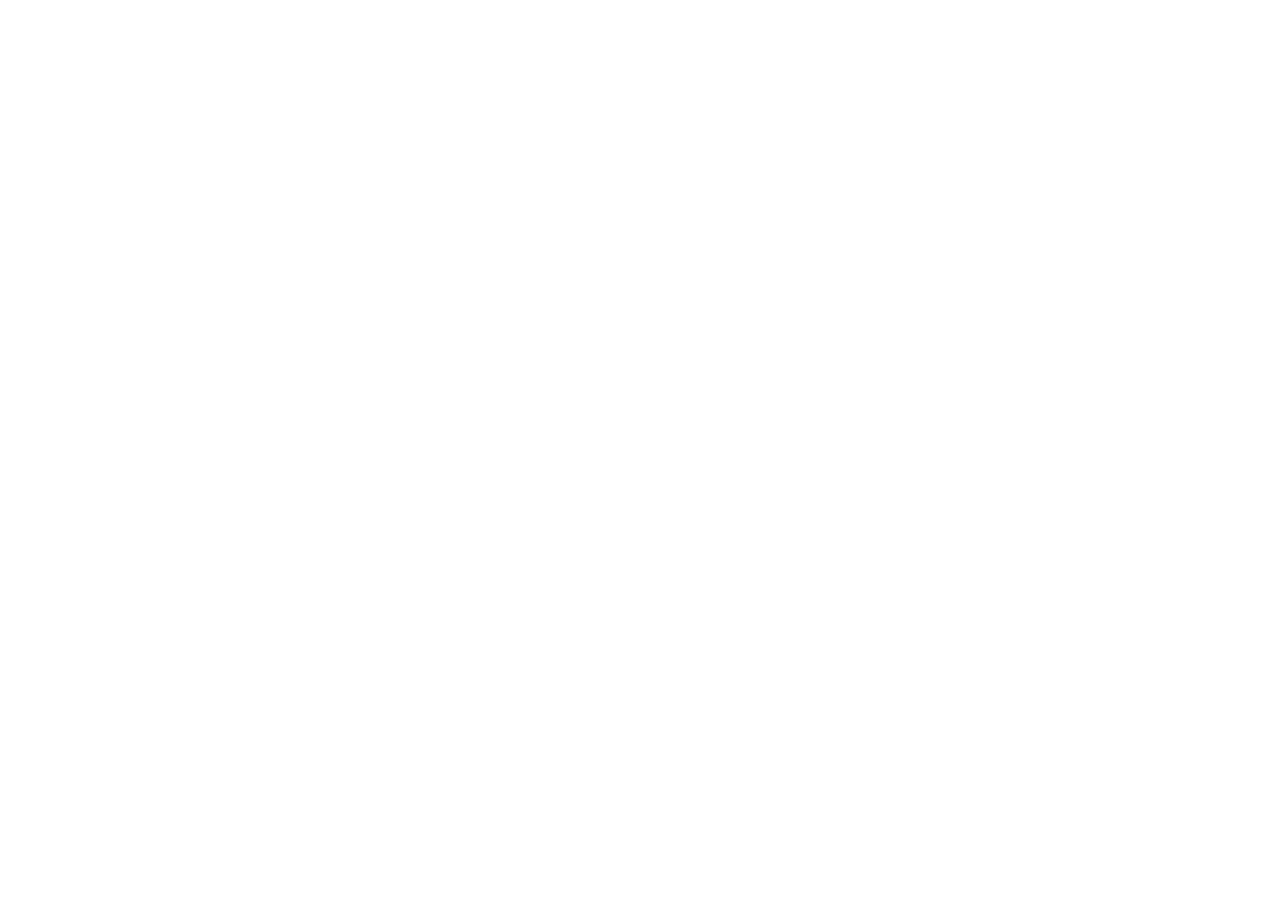
==== commit 876561c7: "修改错误,重新提交" ====
--- a/index.html
+++ b/index.html
@@ -5,82 +5,9 @@
     <meta charset="UTF-8">
     <meta name="viewport" content="width=device-width, initial-scale=1.0">
     <title>Document</title>
-    <!-- 引入login样式表 -->
-    <link rel="stylesheet" href="./assets/css/login.css">
-    <!-- 引入layui样式 -->
-    <link rel="stylesheet" href="./assets/lib/layui/css/layui.css">
 </head>
 
 <body>
-    <div class="logo layui-main">
-        <img src="./assets/images/logo.png" alt="">
-    </div>
-    <div class="loginAndRegBox">
-        <div class="box_title"></div>
-        <!-- 登录 -->
-        <div class="box_login">
-            <form class="layui-form" id="form_login">
-                <!-- 用户名 -->
-                <div class="layui-form-item">
-                    <i class="layui-icon layui-icon-username"></i>
-                    <input type="text" name="username" placeholder="请输入用户名" required lay-verify="required" placeholder="请输入标题" autocomplete="off" class="layui-input">
-                </div>
-                <!-- 密码 -->
-                <div class="layui-form-item">
-                    <i class="layui-icon layui-icon-password"></i>
-                    <input type="password" name="password" placeholder="请输入密码" required lay-verify="required|pwd" placeholder="请输入标题" autocomplete="off" class="layui-input">
-                </div>
-                <!-- 登录按钮 -->
-                <div class="layui-form-item">
-                    <button class="layui-btn layui-btn-fluid layui-btn-normal" lay-submit lay-filter="formDemo">登录</button>
-                </div>
-                <div class="layui-form-item links">
-                    <a href="javascript:;" id="link_reg">去注册账号</a>
-                </div>
-
-            </form>
-
-
-        </div>
-        <!-- 注册 -->
-        <div class="box_reg">
-            <form class="layui-form" id="form_reg">
-                <!-- 用户名 -->
-                <div class="layui-form-item">
-                    <i class="layui-icon layui-icon-username"></i>
-                    <input type="text" name="username" placeholder="请输入用户名" required lay-verify="required" placeholder="请输入标题" autocomplete="off" class="layui-input">
-                </div>
-                <!-- 密码 -->
-                <div class="layui-form-item">
-                    <i class="layui-icon layui-icon-password"></i>
-                    <input type="password" name="password" placeholder="请输入密码" required lay-verify="required|pwd" autocomplete="off" class="layui-input">
-                </div>
-                <!-- 密码确认 -->
-                <div class="layui-form-item">
-                    <i class="layui-icon layui-icon-password"></i>
-                    <input type="password" name="repassword" placeholder="再次确认密码" required lay-verify="required|repwd" autocomplete="off" class="layui-input">
-                </div>
-                <!-- 登录按钮 -->
-                <div class="layui-form-item">
-                    <button class="layui-btn layui-btn-fluid layui-btn-normal" lay-submit lay-filter="formDemo">注册</button>
-                </div>
-                <div class="layui-form-item links">
-                    <a href="javascript:;" id="link_login">去登录</a>
-                </div>
-
-            </form>
-
-        </div>
-    </div>
-
-    <!-- 导入layui的js文件 -->
-    <script src="./assets/lib/layui/layui.all.js"></script>
-    <!-- 导入jquery -->
-    <script src="./assets/lib/jquery.js"></script>
-    <!-- 导入自己封装的baseAPI -->
-    <script src="./assets/js/baseAPI.js"></script>
-    <!-- 导入自己的js -->
-    <script src="./assets/js/login.js"></script>
 
 </body>
 
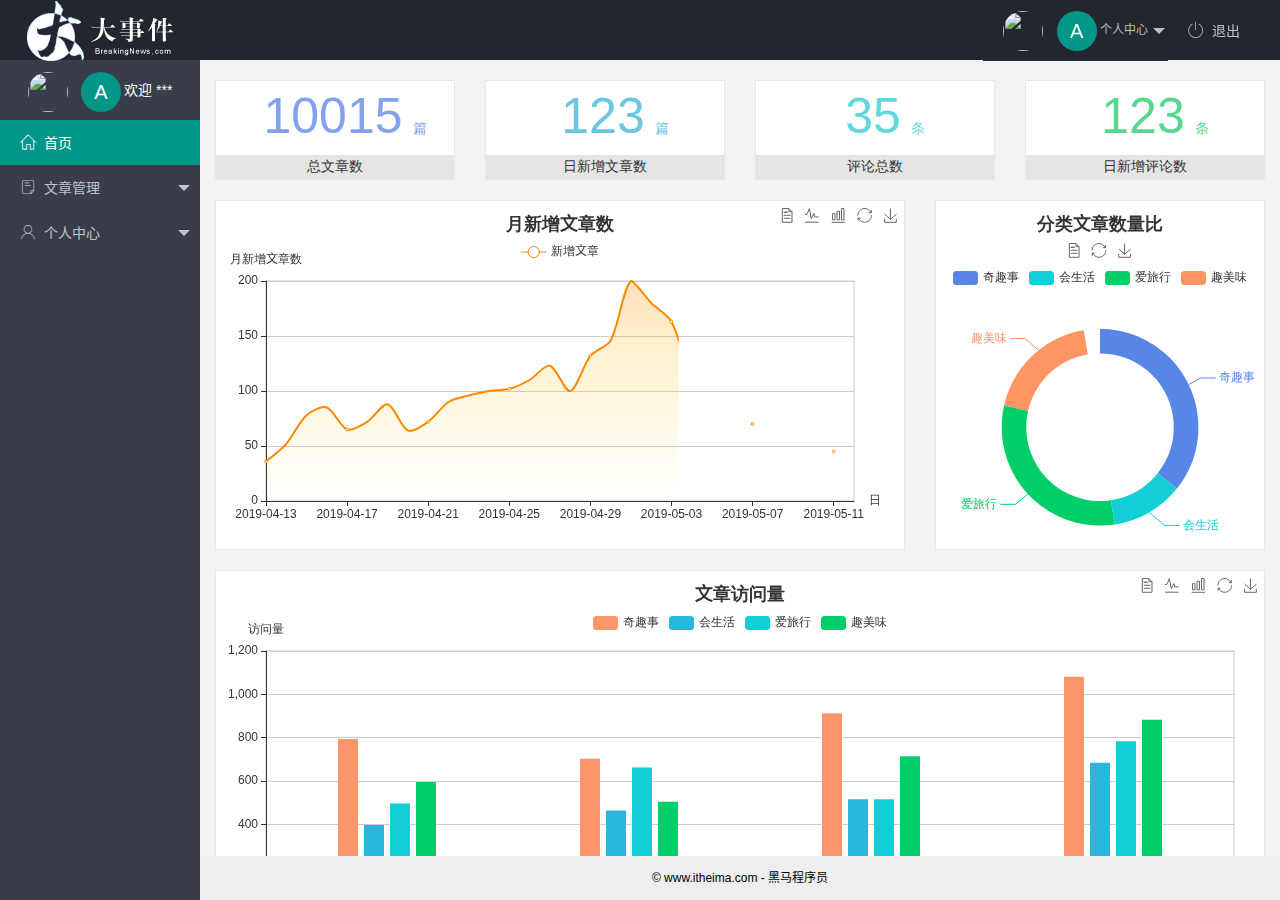
==== commit 6824ed02: "完成了主页功能的开发" ====
--- a/index.html
+++ b/index.html
@@ -4,10 +4,93 @@
 <head>
     <meta charset="UTF-8">
     <meta name="viewport" content="width=device-width, initial-scale=1.0">
-    <title>Document</title>
+    <title>后台主页</title>
+    <!-- 导入layui的样式 -->
+    <link rel="stylesheet" href="./assets/lib/layui/css/layui.css">
+    <!-- 导入第三方图标库 -->
+    <link rel="stylesheet" href="./assets/fonts/iconfont.css">
+    <!-- 引入自己的样式 -->
+    <link rel="stylesheet" href="./assets/css/index.css">
+
 </head>
 
-<body>
+<body class="layui-layout-body">
+    <div class="layui-layout layui-layout-admin">
+        <div class="layui-header">
+            <div class="layui-logo">
+                <img src="./assets/images/logo.png" alt="">
+            </div>
+            <!-- 头部区域（可配合layui已有的水平导航） -->
+            <ul class="layui-nav layui-layout-right">
+                <li class="layui-nav-item">
+                    <a href="javascript:;" class="userinfo">
+                        <img src="" class="layui-nav-img">
+                        <span class="text_avatar">A</span> 个人中心
+                    </a>
+                    <dl class="layui-nav-child">
+                        <dd><a href="">基本资料</a></dd>
+                        <dd><a href="">更换头像</a></dd>
+                        <dd><a href="">重置密码</a></dd>
+                    </dl>
+                </li>
+                <li class="layui-nav-item">
+                    <a href="javascript:;" id="btnLogOut"><span class="iconfont icon-tuichu"></span>退出</a>
+                </li>
+            </ul>
+        </div>
+
+        <div class="layui-side layui-bg-black">
+            <div class="layui-side-scroll">
+                <!-- 左侧导航区域（可配合layui已有的垂直导航） -->
+                <ul class="layui-nav layui-nav-tree" lay-filter="test" lay-shrink="all">
+                    <div class="userinfo">
+                        <img src="" class="layui-nav-img">
+                        <span class="text_avatar">A</span>
+                        <span id="welcome">欢迎 ***</span>
+                    </div>
+                    <li class="layui-nav-item layui-this">
+
+                        <a href="./home/dashboard.html" target="fm"><span class="iconfont icon-home"></span>首页</a>
+                    </li>
+                    <li class="layui-nav-item">
+                        <a class="" href="javascript:;"><span class="iconfont icon-16"></span>文章管理</a>
+                        <dl class="layui-nav-child">
+                            <dd><a href="javascript:;"><i class="layui-icon layui-icon-app"></i> 文章类别</a></dd>
+                            <dd><a href="javascript:;"><i class="layui-icon layui-icon-app"></i> 文章列表</a></dd>
+                            <dd><a href="javascript:;"><i class="layui-icon layui-icon-app"></i> 发布文章</a></dd>
+                        </dl>
+                    </li>
+                    <li class="layui-nav-item">
+                        <a href="javascript:;"><span class="iconfont icon-user"></span>个人中心</a>
+                        <dl class="layui-nav-child ">
+                            <dd><a href="javascript:;"><i class="layui-icon layui-icon-app"></i> 基本资料</a></dd>
+                            <dd><a href="javascript:;"><i class="layui-icon layui-icon-app"></i> 更换头像</a></dd>
+                            <dd><a href="javascript:;"><i class="layui-icon layui-icon-app"></i> 重置密码</a></dd>
+                        </dl>
+                    </li>
+                </ul>
+            </div>
+        </div>
+
+        <div class="layui-body">
+            <!-- 内容主体区域 -->
+            <iframe name="fm" src="./home/dashboard.html" frameborder="0"></iframe>
+
+        </div>
+
+        <div class="layui-footer">
+            <!-- 底部固定区域 -->
+            © www.itheima.com - 黑马程序员
+        </div>
+    </div>
+    <!-- 导入layui的js文件 -->
+    <script src="./assets/lib/layui/layui.all.js"></script>
+    <!-- 导入jquery -->
+    <script src="./assets/lib/jquery.js"></script>
+    <!-- 导入自己封装的baseAPI -->
+    <script src="./assets/js/baseAPI.js"></script>
+    <!-- 导入自己的js文件 -->
+    <script src="./assets/js/index.js"></script>
 
 </body>
 
--- a/assets/lib/layui/css/layui.css
+++ b/assets/lib/layui/css/layui.css
@@ -0,0 +1,2 @@
+/** layui-v2.5.5 MIT License By https://www.layui.com */
+ .layui-inline,img{display:inline-block;vertical-align:middle}h1,h2,h3,h4,h5,h6{font-weight:400}.layui-edge,.layui-header,.layui-inline,.layui-main{position:relative}.layui-body,.layui-edge,.layui-elip{overflow:hidden}.layui-btn,.layui-edge,.layui-inline,img{vertical-align:middle}.layui-btn,.layui-disabled,.layui-icon,.layui-unselect{-moz-user-select:none;-webkit-user-select:none;-ms-user-select:none}.layui-elip,.layui-form-checkbox span,.layui-form-pane .layui-form-label{text-overflow:ellipsis;white-space:nowrap}.layui-breadcrumb,.layui-tree-btnGroup{visibility:hidden}blockquote,body,button,dd,div,dl,dt,form,h1,h2,h3,h4,h5,h6,input,li,ol,p,pre,td,textarea,th,ul{margin:0;padding:0;-webkit-tap-highlight-color:rgba(0,0,0,0)}a:active,a:hover{outline:0}img{border:none}li{list-style:none}table{border-collapse:collapse;border-spacing:0}h4,h5,h6{font-size:100%}button,input,optgroup,option,select,textarea{font-family:inherit;font-size:inherit;font-style:inherit;font-weight:inherit;outline:0}pre{white-space:pre-wrap;white-space:-moz-pre-wrap;white-space:-pre-wrap;white-space:-o-pre-wrap;word-wrap:break-word}body{line-height:24px;font:14px Helvetica Neue,Helvetica,PingFang SC,Tahoma,Arial,sans-serif}hr{height:1px;margin:10px 0;border:0;clear:both}a{color:#333;text-decoration:none}a:hover{color:#777}a cite{font-style:normal;*cursor:pointer}.layui-border-box,.layui-border-box *{box-sizing:border-box}.layui-box,.layui-box *{box-sizing:content-box}.layui-clear{clear:both;*zoom:1}.layui-clear:after{content:'\20';clear:both;*zoom:1;display:block;height:0}.layui-inline{*display:inline;*zoom:1}.layui-edge{display:inline-block;width:0;height:0;border-width:6px;border-style:dashed;border-color:transparent}.layui-edge-top{top:-4px;border-bottom-color:#999;border-bottom-style:solid}.layui-edge-right{border-left-color:#999;border-left-style:solid}.layui-edge-bottom{top:2px;border-top-color:#999;border-top-style:solid}.layui-edge-left{border-right-color:#999;border-right-style:solid}.layui-disabled,.layui-disabled:hover{color:#d2d2d2!important;cursor:not-allowed!important}.layui-circle{border-radius:100%}.layui-show{display:block!important}.layui-hide{display:none!important}@font-face{font-family:layui-icon;src:url(../font/iconfont.eot?v=250);src:url(../font/iconfont.eot?v=250#iefix) format('embedded-opentype'),url(../font/iconfont.woff2?v=250) format('woff2'),url(../font/iconfont.woff?v=250) format('woff'),url(../font/iconfont.ttf?v=250) format('truetype'),url(../font/iconfont.svg?v=250#layui-icon) format('svg')}.layui-icon{font-family:layui-icon!important;font-size:16px;font-style:normal;-webkit-font-smoothing:antialiased;-moz-osx-font-smoothing:grayscale}.layui-icon-reply-fill:before{content:"\e611"}.layui-icon-set-fill:before{content:"\e614"}.layui-icon-menu-fill:before{content:"\e60f"}.layui-icon-search:before{content:"\e615"}.layui-icon-share:before{content:"\e641"}.layui-icon-set-sm:before{content:"\e620"}.layui-icon-engine:before{content:"\e628"}.layui-icon-close:before{content:"\1006"}.layui-icon-close-fill:before{content:"\1007"}.layui-icon-chart-screen:before{content:"\e629"}.layui-icon-star:before{content:"\e600"}.layui-icon-circle-dot:before{content:"\e617"}.layui-icon-chat:before{content:"\e606"}.layui-icon-release:before{content:"\e609"}.layui-icon-list:before{content:"\e60a"}.layui-icon-chart:before{content:"\e62c"}.layui-icon-ok-circle:before{content:"\1005"}.layui-icon-layim-theme:before{content:"\e61b"}.layui-icon-table:before{content:"\e62d"}.layui-icon-right:before{content:"\e602"}.layui-icon-left:before{content:"\e603"}.layui-icon-cart-simple:before{content:"\e698"}.layui-icon-face-cry:before{content:"\e69c"}.layui-icon-face-smile:before{content:"\e6af"}.layui-icon-survey:before{content:"\e6b2"}.layui-icon-tree:before{content:"\e62e"}.layui-icon-upload-circle:before{content:"\e62f"}.layui-icon-add-circle:before{content:"\e61f"}.layui-icon-download-circle:before{content:"\e601"}.layui-icon-templeate-1:before{content:"\e630"}.layui-icon-util:before{content:"\e631"}.layui-icon-face-surprised:before{content:"\e664"}.layui-icon-edit:before{content:"\e642"}.layui-icon-speaker:before{content:"\e645"}.layui-icon-down:before{content:"\e61a"}.layui-icon-file:before{content:"\e621"}.layui-icon-layouts:before{content:"\e632"}.layui-icon-rate-half:before{content:"\e6c9"}.layui-icon-add-circle-fine:before{content:"\e608"}.layui-icon-prev-circle:before{content:"\e633"}.layui-icon-read:before{content:"\e705"}.layui-icon-404:before{content:"\e61c"}.layui-icon-carousel:before{content:"\e634"}.layui-icon-help:before{content:"\e607"}.layui-icon-code-circle:before{content:"\e635"}.layui-icon-water:before{content:"\e636"}.layui-icon-username:before{content:"\e66f"}.layui-icon-find-fill:before{content:"\e670"}.layui-icon-about:before{content:"\e60b"}.layui-icon-location:before{content:"\e715"}.layui-icon-up:before{content:"\e619"}.layui-icon-pause:before{content:"\e651"}.layui-icon-date:before{content:"\e637"}.layui-icon-layim-uploadfile:before{content:"\e61d"}.layui-icon-delete:before{content:"\e640"}.layui-icon-play:before{content:"\e652"}.layui-icon-top:before{content:"\e604"}.layui-icon-friends:before{content:"\e612"}.layui-icon-refresh-3:before{content:"\e9aa"}.layui-icon-ok:before{content:"\e605"}.layui-icon-layer:before{content:"\e638"}.layui-icon-face-smile-fine:before{content:"\e60c"}.layui-icon-dollar:before{content:"\e659"}.layui-icon-group:before{content:"\e613"}.layui-icon-layim-download:before{content:"\e61e"}.layui-icon-picture-fine:before{content:"\e60d"}.layui-icon-link:before{content:"\e64c"}.layui-icon-diamond:before{content:"\e735"}.layui-icon-log:before{content:"\e60e"}.layui-icon-rate-solid:before{content:"\e67a"}.layui-icon-fonts-del:before{content:"\e64f"}.layui-icon-unlink:before{content:"\e64d"}.layui-icon-fonts-clear:before{content:"\e639"}.layui-icon-triangle-r:before{content:"\e623"}.layui-icon-circle:before{content:"\e63f"}.layui-icon-radio:before{content:"\e643"}.layui-icon-align-center:before{content:"\e647"}.layui-icon-align-right:before{content:"\e648"}.layui-icon-align-left:before{content:"\e649"}.layui-icon-loading-1:before{content:"\e63e"}.layui-icon-return:before{content:"\e65c"}.layui-icon-fonts-strong:before{content:"\e62b"}.layui-icon-upload:before{content:"\e67c"}.layui-icon-dialogue:before{content:"\e63a"}.layui-icon-video:before{content:"\e6ed"}.layui-icon-headset:before{content:"\e6fc"}.layui-icon-cellphone-fine:before{content:"\e63b"}.layui-icon-add-1:before{content:"\e654"}.layui-icon-face-smile-b:before{content:"\e650"}.layui-icon-fonts-html:before{content:"\e64b"}.layui-icon-form:before{content:"\e63c"}.layui-icon-cart:before{content:"\e657"}.layui-icon-camera-fill:before{content:"\e65d"}.layui-icon-tabs:before{content:"\e62a"}.layui-icon-fonts-code:before{content:"\e64e"}.layui-icon-fire:before{content:"\e756"}.layui-icon-set:before{content:"\e716"}.layui-icon-fonts-u:before{content:"\e646"}.layui-icon-triangle-d:before{content:"\e625"}.layui-icon-tips:before{content:"\e702"}.layui-icon-picture:before{content:"\e64a"}.layui-icon-more-vertical:before{content:"\e671"}.layui-icon-flag:before{content:"\e66c"}.layui-icon-loading:before{content:"\e63d"}.layui-icon-fonts-i:before{content:"\e644"}.layui-icon-refresh-1:before{content:"\e666"}.layui-icon-rmb:before{content:"\e65e"}.layui-icon-home:before{content:"\e68e"}.layui-icon-user:before{content:"\e770"}.layui-icon-notice:before{content:"\e667"}.layui-icon-login-weibo:before{content:"\e675"}.layui-icon-voice:before{content:"\e688"}.layui-icon-upload-drag:before{content:"\e681"}.layui-icon-login-qq:before{content:"\e676"}.layui-icon-snowflake:before{content:"\e6b1"}.layui-icon-file-b:before{content:"\e655"}.layui-icon-template:before{content:"\e663"}.layui-icon-auz:before{content:"\e672"}.layui-icon-console:before{content:"\e665"}.layui-icon-app:before{content:"\e653"}.layui-icon-prev:before{content:"\e65a"}.layui-icon-website:before{content:"\e7ae"}.layui-icon-next:before{content:"\e65b"}.layui-icon-component:before{content:"\e857"}.layui-icon-more:before{content:"\e65f"}.layui-icon-login-wechat:before{content:"\e677"}.layui-icon-shrink-right:before{content:"\e668"}.layui-icon-spread-left:before{content:"\e66b"}.layui-icon-camera:before{content:"\e660"}.layui-icon-note:before{content:"\e66e"}.layui-icon-refresh:before{content:"\e669"}.layui-icon-female:before{content:"\e661"}.layui-icon-male:before{content:"\e662"}.layui-icon-password:before{content:"\e673"}.layui-icon-senior:before{content:"\e674"}.layui-icon-theme:before{content:"\e66a"}.layui-icon-tread:before{content:"\e6c5"}.layui-icon-praise:before{content:"\e6c6"}.layui-icon-star-fill:before{content:"\e658"}.layui-icon-rate:before{content:"\e67b"}.layui-icon-template-1:before{content:"\e656"}.layui-icon-vercode:before{content:"\e679"}.layui-icon-cellphone:before{content:"\e678"}.layui-icon-screen-full:before{content:"\e622"}.layui-icon-screen-restore:before{content:"\e758"}.layui-icon-cols:before{content:"\e610"}.layui-icon-export:before{content:"\e67d"}.layui-icon-print:before{content:"\e66d"}.layui-icon-slider:before{content:"\e714"}.layui-icon-addition:before{content:"\e624"}.layui-icon-subtraction:before{content:"\e67e"}.layui-icon-service:before{content:"\e626"}.layui-icon-transfer:before{content:"\e691"}.layui-main{width:1140px;margin:0 auto}.layui-header{z-index:1000;height:60px}.layui-header a:hover{transition:all .5s;-webkit-transition:all .5s}.layui-side{position:fixed;left:0;top:0;bottom:0;z-index:999;width:200px;overflow-x:hidden}.layui-side-scroll{position:relative;width:220px;height:100%;overflow-x:hidden}.layui-body{position:absolute;left:200px;right:0;top:0;bottom:0;z-index:998;width:auto;overflow-y:auto;box-sizing:border-box}.layui-layout-body{overflow:hidden}.layui-layout-admin .layui-header{background-color:#23262E}.layui-layout-admin .layui-side{top:60px;width:200px;overflow-x:hidden}.layui-layout-admin .layui-body{position:fixed;top:60px;bottom:44px}.layui-layout-admin .layui-main{width:auto;margin:0 15px}.layui-layout-admin .layui-footer{position:fixed;left:200px;right:0;bottom:0;height:44px;line-height:44px;padding:0 15px;background-color:#eee}.layui-layout-admin .layui-logo{position:absolute;left:0;top:0;width:200px;height:100%;line-height:60px;text-align:center;color:#009688;font-size:16px}.layui-layout-admin .layui-header .layui-nav{background:0 0}.layui-layout-left{position:absolute!important;left:200px;top:0}.layui-layout-right{position:absolute!important;right:0;top:0}.layui-container{position:relative;margin:0 auto;padding:0 15px;box-sizing:border-box}.layui-fluid{position:relative;margin:0 auto;padding:0 15px}.layui-row:after,.layui-row:before{content:'';display:block;clear:both}.layui-col-lg1,.layui-col-lg10,.layui-col-lg11,.layui-col-lg12,.layui-col-lg2,.layui-col-lg3,.layui-col-lg4,.layui-col-lg5,.layui-col-lg6,.layui-col-lg7,.layui-col-lg8,.layui-col-lg9,.layui-col-md1,.layui-col-md10,.layui-col-md11,.layui-col-md12,.layui-col-md2,.layui-col-md3,.layui-col-md4,.layui-col-md5,.layui-col-md6,.layui-col-md7,.layui-col-md8,.layui-col-md9,.layui-col-sm1,.layui-col-sm10,.layui-col-sm11,.layui-col-sm12,.layui-col-sm2,.layui-col-sm3,.layui-col-sm4,.layui-col-sm5,.layui-col-sm6,.layui-col-sm7,.layui-col-sm8,.layui-col-sm9,.layui-col-xs1,.layui-col-xs10,.layui-col-xs11,.layui-col-xs12,.layui-col-xs2,.layui-col-xs3,.layui-col-xs4,.layui-col-xs5,.layui-col-xs6,.layui-col-xs7,.layui-col-xs8,.layui-col-xs9{position:relative;display:block;box-sizing:border-box}.layui-col-xs1,.layui-col-xs10,.layui-col-xs11,.layui-col-xs12,.layui-col-xs2,.layui-col-xs3,.layui-col-xs4,.layui-col-xs5,.layui-col-xs6,.layui-col-xs7,.layui-col-xs8,.layui-col-xs9{float:left}.layui-col-xs1{width:8.33333333%}.layui-col-xs2{width:16.66666667%}.layui-col-xs3{width:25%}.layui-col-xs4{width:33.33333333%}.layui-col-xs5{width:41.66666667%}.layui-col-xs6{width:50%}.layui-col-xs7{width:58.33333333%}.layui-col-xs8{width:66.66666667%}.layui-col-xs9{width:75%}.layui-col-xs10{width:83.33333333%}.layui-col-xs11{width:91.66666667%}.layui-col-xs12{width:100%}.layui-col-xs-offset1{margin-left:8.33333333%}.layui-col-xs-offset2{margin-left:16.66666667%}.layui-col-xs-offset3{margin-left:25%}.layui-col-xs-offset4{margin-left:33.33333333%}.layui-col-xs-offset5{margin-left:41.66666667%}.layui-col-xs-offset6{margin-left:50%}.layui-col-xs-offset7{margin-left:58.33333333%}.layui-col-xs-offset8{margin-left:66.66666667%}.layui-col-xs-offset9{margin-left:75%}.layui-col-xs-offset10{margin-left:83.33333333%}.layui-col-xs-offset11{margin-left:91.66666667%}.layui-col-xs-offset12{margin-left:100%}@media screen and (max-width:768px){.layui-hide-xs{display:none!important}.layui-show-xs-block{display:block!important}.layui-show-xs-inline{display:inline!important}.layui-show-xs-inline-block{display:inline-block!important}}@media screen and (min-width:768px){.layui-container{width:750px}.layui-hide-sm{display:none!important}.layui-show-sm-block{display:block!important}.layui-show-sm-inline{display:inline!important}.layui-show-sm-inline-block{display:inline-block!important}.layui-col-sm1,.layui-col-sm10,.layui-col-sm11,.layui-col-sm12,.layui-col-sm2,.layui-col-sm3,.layui-col-sm4,.layui-col-sm5,.layui-col-sm6,.layui-col-sm7,.layui-col-sm8,.layui-col-sm9{float:left}.layui-col-sm1{width:8.33333333%}.layui-col-sm2{width:16.66666667%}.layui-col-sm3{width:25%}.layui-col-sm4{width:33.33333333%}.layui-col-sm5{width:41.66666667%}.layui-col-sm6{width:50%}.layui-col-sm7{width:58.33333333%}.layui-col-sm8{width:66.66666667%}.layui-col-sm9{width:75%}.layui-col-sm10{width:83.33333333%}.layui-col-sm11{width:91.66666667%}.layui-col-sm12{width:100%}.layui-col-sm-offset1{margin-left:8.33333333%}.layui-col-sm-offset2{margin-left:16.66666667%}.layui-col-sm-offset3{margin-left:25%}.layui-col-sm-offset4{margin-left:33.33333333%}.layui-col-sm-offset5{margin-left:41.66666667%}.layui-col-sm-offset6{margin-left:50%}.layui-col-sm-offset7{margin-left:58.33333333%}.layui-col-sm-offset8{margin-left:66.66666667%}.layui-col-sm-offset9{margin-left:75%}.layui-col-sm-offset10{margin-left:83.33333333%}.layui-col-sm-offset11{margin-left:91.66666667%}.layui-col-sm-offset12{margin-left:100%}}@media screen and (min-width:992px){.layui-container{width:970px}.layui-hide-md{display:none!important}.layui-show-md-block{display:block!important}.layui-show-md-inline{display:inline!important}.layui-show-md-inline-block{display:inline-block!important}.layui-col-md1,.layui-col-md10,.layui-col-md11,.layui-col-md12,.layui-col-md2,.layui-col-md3,.layui-col-md4,.layui-col-md5,.layui-col-md6,.layui-col-md7,.layui-col-md8,.layui-col-md9{float:left}.layui-col-md1{width:8.33333333%}.layui-col-md2{width:16.66666667%}.layui-col-md3{width:25%}.layui-col-md4{width:33.33333333%}.layui-col-md5{width:41.66666667%}.layui-col-md6{width:50%}.layui-col-md7{width:58.33333333%}.layui-col-md8{width:66.66666667%}.layui-col-md9{width:75%}.layui-col-md10{width:83.33333333%}.layui-col-md11{width:91.66666667%}.layui-col-md12{width:100%}.layui-col-md-offset1{margin-left:8.33333333%}.layui-col-md-offset2{margin-left:16.66666667%}.layui-col-md-offset3{margin-left:25%}.layui-col-md-offset4{margin-left:33.33333333%}.layui-col-md-offset5{margin-left:41.66666667%}.layui-col-md-offset6{margin-left:50%}.layui-col-md-offset7{margin-left:58.33333333%}.layui-col-md-offset8{margin-left:66.66666667%}.layui-col-md-offset9{margin-left:75%}.layui-col-md-offset10{margin-left:83.33333333%}.layui-col-md-offset11{margin-left:91.66666667%}.layui-col-md-offset12{margin-left:100%}}@media screen and (min-width:1200px){.layui-container{width:1170px}.layui-hide-lg{display:none!important}.layui-show-lg-block{display:block!important}.layui-show-lg-inline{display:inline!important}.layui-show-lg-inline-block{display:inline-block!important}.layui-col-lg1,.layui-col-lg10,.layui-col-lg11,.layui-col-lg12,.layui-col-lg2,.layui-col-lg3,.layui-col-lg4,.layui-col-lg5,.layui-col-lg6,.layui-col-lg7,.layui-col-lg8,.layui-col-lg9{float:left}.layui-col-lg1{width:8.33333333%}.layui-col-lg2{width:16.66666667%}.layui-col-lg3{width:25%}.layui-col-lg4{width:33.33333333%}.layui-col-lg5{width:41.66666667%}.layui-col-lg6{width:50%}.layui-col-lg7{width:58.33333333%}.layui-col-lg8{width:66.66666667%}.layui-col-lg9{width:75%}.layui-col-lg10{width:83.33333333%}.layui-col-lg11{width:91.66666667%}.layui-col-lg12{width:100%}.layui-col-lg-offset1{margin-left:8.33333333%}.layui-col-lg-offset2{margin-left:16.66666667%}.layui-col-lg-offset3{margin-left:25%}.layui-col-lg-offset4{margin-left:33.33333333%}.layui-col-lg-offset5{margin-left:41.66666667%}.layui-col-lg-offset6{margin-left:50%}.layui-col-lg-offset7{margin-left:58.33333333%}.layui-col-lg-offset8{margin-left:66.66666667%}.layui-col-lg-offset9{margin-left:75%}.layui-col-lg-offset10{margin-left:83.33333333%}.layui-col-lg-offset11{margin-left:91.66666667%}.layui-col-lg-offset12{margin-left:100%}}.layui-col-space1{margin:-.5px}.layui-col-space1>*{padding:.5px}.layui-col-space3{margin:-1.5px}.layui-col-space3>*{padding:1.5px}.layui-col-space5{margin:-2.5px}.layui-col-space5>*{padding:2.5px}.layui-col-space8{margin:-3.5px}.layui-col-space8>*{padding:3.5px}.layui-col-space10{margin:-5px}.layui-col-space10>*{padding:5px}.layui-col-space12{margin:-6px}.layui-col-space12>*{padding:6px}.layui-col-space15{margin:-7.5px}.layui-col-space15>*{padding:7.5px}.layui-col-space18{margin:-9px}.layui-col-space18>*{padding:9px}.layui-col-space20{margin:-10px}.layui-col-space20>*{padding:10px}.layui-col-space22{margin:-11px}.layui-col-space22>*{padding:11px}.layui-col-space25{margin:-12.5px}.layui-col-space25>*{padding:12.5px}.layui-col-space30{margin:-15px}.layui-col-space30>*{padding:15px}.layui-btn,.layui-input,.layui-select,.layui-textarea,.layui-upload-button{outline:0;-webkit-appearance:none;transition:all .3s;-webkit-transition:all .3s;box-sizing:border-box}.layui-elem-quote{margin-bottom:10px;padding:15px;line-height:22px;border-left:5px solid #009688;border-radius:0 2px 2px 0;background-color:#f2f2f2}.layui-quote-nm{border-style:solid;border-width:1px 1px 1px 5px;background:0 0}.layui-elem-field{margin-bottom:10px;padding:0;border-width:1px;border-style:solid}.layui-elem-field legend{margin-left:20px;padding:0 10px;font-size:20px;font-weight:300}.layui-field-title{margin:10px 0 20px;border-width:1px 0 0}.layui-field-box{padding:10px 15px}.layui-field-title .layui-field-box{padding:10px 0}.layui-progress{position:relative;height:6px;border-radius:20px;background-color:#e2e2e2}.layui-progress-bar{position:absolute;left:0;top:0;width:0;max-width:100%;height:6px;border-radius:20px;text-align:right;background-color:#5FB878;transition:all .3s;-webkit-transition:all .3s}.layui-progress-big,.layui-progress-big .layui-progress-bar{height:18px;line-height:18px}.layui-progress-text{position:relative;top:-20px;line-height:18px;font-size:12px;color:#666}.layui-progress-big .layui-progress-text{position:static;padding:0 10px;color:#fff}.layui-collapse{border-width:1px;border-style:solid;border-radius:2px}.layui-colla-content,.layui-colla-item{border-top-width:1px;border-top-style:solid}.layui-colla-item:first-child{border-top:none}.layui-colla-title{position:relative;height:42px;line-height:42px;padding:0 15px 0 35px;color:#333;background-color:#f2f2f2;cursor:pointer;font-size:14px;overflow:hidden}.layui-colla-content{display:none;padding:10px 15px;line-height:22px;color:#666}.layui-colla-icon{position:absolute;left:15px;top:0;font-size:14px}.layui-card{margin-bottom:15px;border-radius:2px;background-color:#fff;box-shadow:0 1px 2px 0 rgba(0,0,0,.05)}.layui-card:last-child{margin-bottom:0}.layui-card-header{position:relative;height:42px;line-height:42px;padding:0 15px;border-bottom:1px solid #f6f6f6;color:#333;border-radius:2px 2px 0 0;font-size:14px}.layui-bg-black,.layui-bg-blue,.layui-bg-cyan,.layui-bg-green,.layui-bg-orange,.layui-bg-red{color:#fff!important}.layui-card-body{position:relative;padding:10px 15px;line-height:24px}.layui-card-body[pad15]{padding:15px}.layui-card-body[pad20]{padding:20px}.layui-card-body .layui-table{margin:5px 0}.layui-card .layui-tab{margin:0}.layui-panel-window{position:relative;padding:15px;border-radius:0;border-top:5px solid #E6E6E6;background-color:#fff}.layui-auxiliar-moving{position:fixed;left:0;right:0;top:0;bottom:0;width:100%;height:100%;background:0 0;z-index:9999999999}.layui-form-label,.layui-form-mid,.layui-form-select,.layui-input-block,.layui-input-inline,.layui-textarea{position:relative}.layui-bg-red{background-color:#FF5722!important}.layui-bg-orange{background-color:#FFB800!important}.layui-bg-green{background-color:#009688!important}.layui-bg-cyan{background-color:#2F4056!important}.layui-bg-blue{background-color:#1E9FFF!important}.layui-bg-black{background-color:#393D49!important}.layui-bg-gray{background-color:#eee!important;color:#666!important}.layui-badge-rim,.layui-colla-content,.layui-colla-item,.layui-collapse,.layui-elem-field,.layui-form-pane .layui-form-item[pane],.layui-form-pane .layui-form-label,.layui-input,.layui-layedit,.layui-layedit-tool,.layui-quote-nm,.layui-select,.layui-tab-bar,.layui-tab-card,.layui-tab-title,.layui-tab-title .layui-this:after,.layui-textarea{border-color:#e6e6e6}.layui-timeline-item:before,hr{background-color:#e6e6e6}.layui-text{line-height:22px;font-size:14px;color:#666}.layui-text h1,.layui-text h2,.layui-text h3{font-weight:500;color:#333}.layui-text h1{font-size:30px}.layui-text h2{font-size:24px}.layui-text h3{font-size:18px}.layui-text a:not(.layui-btn){color:#01AAED}.layui-text a:not(.layui-btn):hover{text-decoration:underline}.layui-text ul{padding:5px 0 5px 15px}.layui-text ul li{margin-top:5px;list-style-type:disc}.layui-text em,.layui-word-aux{color:#999!important;padding:0 5px!important}.layui-btn{display:inline-block;height:38px;line-height:38px;padding:0 18px;background-color:#009688;color:#fff;white-space:nowrap;text-align:center;font-size:14px;border:none;border-radius:2px;cursor:pointer}.layui-btn:hover{opacity:.8;filter:alpha(opacity=80);color:#fff}.layui-btn:active{opacity:1;filter:alpha(opacity=100)}.layui-btn+.layui-btn{margin-left:10px}.layui-btn-container{font-size:0}.layui-btn-container .layui-btn{margin-right:10px;margin-bottom:10px}.layui-btn-container .layui-btn+.layui-btn{margin-left:0}.layui-table .layui-btn-container .layui-btn{margin-bottom:9px}.layui-btn-radius{border-radius:100px}.layui-btn .layui-icon{margin-right:3px;font-size:18px;vertical-align:bottom;vertical-align:middle\9}.layui-btn-primary{border:1px solid #C9C9C9;background-color:#fff;color:#555}.layui-btn-primary:hover{border-color:#009688;color:#333}.layui-btn-normal{background-color:#1E9FFF}.layui-btn-warm{background-color:#FFB800}.layui-btn-danger{background-color:#FF5722}.layui-btn-checked{background-color:#5FB878}.layui-btn-disabled,.layui-btn-disabled:active,.layui-btn-disabled:hover{border:1px solid #e6e6e6;background-color:#FBFBFB;color:#C9C9C9;cursor:not-allowed;opacity:1}.layui-btn-lg{height:44px;line-height:44px;padding:0 25px;font-size:16px}.layui-btn-sm{height:30px;line-height:30px;padding:0 10px;font-size:12px}.layui-btn-sm i{font-size:16px!important}.layui-btn-xs{height:22px;line-height:22px;padding:0 5px;font-size:12px}.layui-btn-xs i{font-size:14px!important}.layui-btn-group{display:inline-block;vertical-align:middle;font-size:0}.layui-btn-group .layui-btn{margin-left:0!important;margin-right:0!important;border-left:1px solid rgba(255,255,255,.5);border-radius:0}.layui-btn-group .layui-btn-primary{border-left:none}.layui-btn-group .layui-btn-primary:hover{border-color:#C9C9C9;color:#009688}.layui-btn-group .layui-btn:first-child{border-left:none;border-radius:2px 0 0 2px}.layui-btn-group .layui-btn-primary:first-child{border-left:1px solid #c9c9c9}.layui-btn-group .layui-btn:last-child{border-radius:0 2px 2px 0}.layui-btn-group .layui-btn+.layui-btn{margin-left:0}.layui-btn-group+.layui-btn-group{margin-left:10px}.layui-btn-fluid{width:100%}.layui-input,.layui-select,.layui-textarea{height:38px;line-height:1.3;line-height:38px\9;border-width:1px;border-style:solid;background-color:#fff;border-radius:2px}.layui-input::-webkit-input-placeholder,.layui-select::-webkit-input-placeholder,.layui-textarea::-webkit-input-placeholder{line-height:1.3}.layui-input,.layui-textarea{display:block;width:100%;padding-left:10px}.layui-input:hover,.layui-textarea:hover{border-color:#D2D2D2!important}.layui-input:focus,.layui-textarea:focus{border-color:#C9C9C9!important}.layui-textarea{min-height:100px;height:auto;line-height:20px;padding:6px 10px;resize:vertical}.layui-select{padding:0 10px}.layui-form input[type=checkbox],.layui-form input[type=radio],.layui-form select{display:none}.layui-form [lay-ignore]{display:initial}.layui-form-item{margin-bottom:15px;clear:both;*zoom:1}.layui-form-item:after{content:'\20';clear:both;*zoom:1;display:block;height:0}.layui-form-label{float:left;display:block;padding:9px 15px;width:80px;font-weight:400;line-height:20px;text-align:right}.layui-form-label-col{display:block;float:none;padding:9px 0;line-height:20px;text-align:left}.layui-form-item .layui-inline{margin-bottom:5px;margin-right:10px}.layui-input-block{margin-left:110px;min-height:36px}.layui-input-inline{display:inline-block;vertical-align:middle}.layui-form-item .layui-input-inline{float:left;width:190px;margin-right:10px}.layui-form-text .layui-input-inline{width:auto}.layui-form-mid{float:left;display:block;padding:9px 0!important;line-height:20px;margin-right:10px}.layui-form-danger+.layui-form-select .layui-input,.layui-form-danger:focus{border-color:#FF5722!important}.layui-form-select .layui-input{padding-right:30px;cursor:pointer}.layui-form-select .layui-edge{position:absolute;right:10px;top:50%;margin-top:-3px;cursor:pointer;border-width:6px;border-top-color:#c2c2c2;border-top-style:solid;transition:all .3s;-webkit-transition:all .3s}.layui-form-select dl{display:none;position:absolute;left:0;top:42px;padding:5px 0;z-index:899;min-width:100%;border:1px solid #d2d2d2;max-height:300px;overflow-y:auto;background-color:#fff;border-radius:2px;box-shadow:0 2px 4px rgba(0,0,0,.12);box-sizing:border-box}.layui-form-select dl dd,.layui-form-select dl dt{padding:0 10px;line-height:36px;white-space:nowrap;overflow:hidden;text-overflow:ellipsis}.layui-form-select dl dt{font-size:12px;color:#999}.layui-form-select dl dd{cursor:pointer}.layui-form-select dl dd:hover{background-color:#f2f2f2;-webkit-transition:.5s all;transition:.5s all}.layui-form-select .layui-select-group dd{padding-left:20px}.layui-form-select dl dd.layui-select-tips{padding-left:10px!important;color:#999}.layui-form-select dl dd.layui-this{background-color:#5FB878;color:#fff}.layui-form-checkbox,.layui-form-select dl dd.layui-disabled{background-color:#fff}.layui-form-selected dl{display:block}.layui-form-checkbox,.layui-form-checkbox *,.layui-form-switch{display:inline-block;vertical-align:middle}.layui-form-selected .layui-edge{margin-top:-9px;-webkit-transform:rotate(180deg);transform:rotate(180deg);margin-top:-3px\9}:root .layui-form-selected .layui-edge{margin-top:-9px\0/IE9}.layui-form-selectup dl{top:auto;bottom:42px}.layui-select-none{margin:5px 0;text-align:center;color:#999}.layui-select-disabled .layui-disabled{border-color:#eee!important}.layui-select-disabled .layui-edge{border-top-color:#d2d2d2}.layui-form-checkbox{position:relative;height:30px;line-height:30px;margin-right:10px;padding-right:30px;cursor:pointer;font-size:0;-webkit-transition:.1s linear;transition:.1s linear;box-sizing:border-box}.layui-form-checkbox span{padding:0 10px;height:100%;font-size:14px;border-radius:2px 0 0 2px;background-color:#d2d2d2;color:#fff;overflow:hidden}.layui-form-checkbox:hover span{background-color:#c2c2c2}.layui-form-checkbox i{position:absolute;right:0;top:0;width:30px;height:28px;border:1px solid #d2d2d2;border-left:none;border-radius:0 2px 2px 0;color:#fff;font-size:20px;text-align:center}.layui-form-checkbox:hover i{border-color:#c2c2c2;color:#c2c2c2}.layui-form-checked,.layui-form-checked:hover{border-color:#5FB878}.layui-form-checked span,.layui-form-checked:hover span{background-color:#5FB878}.layui-form-checked i,.layui-form-checked:hover i{color:#5FB878}.layui-form-item .layui-form-checkbox{margin-top:4px}.layui-form-checkbox[lay-skin=primary]{height:auto!important;line-height:normal!important;min-width:18px;min-height:18px;border:none!important;margin-right:0;padding-left:28px;padding-right:0;background:0 0}.layui-form-checkbox[lay-skin=primary] span{padding-left:0;padding-right:15px;line-height:18px;background:0 0;color:#666}.layui-form-checkbox[lay-skin=primary] i{right:auto;left:0;width:16px;height:16px;line-height:16px;border:1px solid #d2d2d2;font-size:12px;border-radius:2px;background-color:#fff;-webkit-transition:.1s linear;transition:.1s linear}.layui-form-checkbox[lay-skin=primary]:hover i{border-color:#5FB878;color:#fff}.layui-form-checked[lay-skin=primary] i{border-color:#5FB878!important;background-color:#5FB878;color:#fff}.layui-checkbox-disbaled[lay-skin=primary] span{background:0 0!important;color:#c2c2c2}.layui-checkbox-disbaled[lay-skin=primary]:hover i{border-color:#d2d2d2}.layui-form-item .layui-form-checkbox[lay-skin=primary]{margin-top:10px}.layui-form-switch{position:relative;height:22px;line-height:22px;min-width:35px;padding:0 5px;margin-top:8px;border:1px solid #d2d2d2;border-radius:20px;cursor:pointer;background-color:#fff;-webkit-transition:.1s linear;transition:.1s linear}.layui-form-switch i{position:absolute;left:5px;top:3px;width:16px;height:16px;border-radius:20px;background-color:#d2d2d2;-webkit-transition:.1s linear;transition:.1s linear}.layui-form-switch em{position:relative;top:0;width:25px;margin-left:21px;padding:0!important;text-align:center!important;color:#999!important;font-style:normal!important;font-size:12px}.layui-form-onswitch{border-color:#5FB878;background-color:#5FB878}.layui-checkbox-disbaled,.layui-checkbox-disbaled i{border-color:#e2e2e2!important}.layui-form-onswitch i{left:100%;margin-left:-21px;background-color:#fff}.layui-form-onswitch em{margin-left:5px;margin-right:21px;color:#fff!important}.layui-checkbox-disbaled span{background-color:#e2e2e2!important}.layui-checkbox-disbaled:hover i{color:#fff!important}[lay-radio]{display:none}.layui-form-radio,.layui-form-radio *{display:inline-block;vertical-align:middle}.layui-form-radio{line-height:28px;margin:6px 10px 0 0;padding-right:10px;cursor:pointer;font-size:0}.layui-form-radio *{font-size:14px}.layui-form-radio>i{margin-right:8px;font-size:22px;color:#c2c2c2}.layui-form-radio>i:hover,.layui-form-radioed>i{color:#5FB878}.layui-radio-disbaled>i{color:#e2e2e2!important}.layui-form-pane .layui-form-label{width:110px;padding:8px 15px;height:38px;line-height:20px;border-width:1px;border-style:solid;border-radius:2px 0 0 2px;text-align:center;background-color:#FBFBFB;overflow:hidden;box-sizing:border-box}.layui-form-pane .layui-input-inline{margin-left:-1px}.layui-form-pane .layui-input-block{margin-left:110px;left:-1px}.layui-form-pane .layui-input{border-radius:0 2px 2px 0}.layui-form-pane .layui-form-text .layui-form-label{float:none;width:100%;border-radius:2px;box-sizing:border-box;text-align:left}.layui-form-pane .layui-form-text .layui-input-inline{display:block;margin:0;top:-1px;clear:both}.layui-form-pane .layui-form-text .layui-input-block{margin:0;left:0;top:-1px}.layui-form-pane .layui-form-text .layui-textarea{min-height:100px;border-radius:0 0 2px 2px}.layui-form-pane .layui-form-checkbox{margin:4px 0 4px 10px}.layui-form-pane .layui-form-radio,.layui-form-pane .layui-form-switch{margin-top:6px;margin-left:10px}.layui-form-pane .layui-form-item[pane]{position:relative;border-width:1px;border-style:solid}.layui-form-pane .layui-form-item[pane] .layui-form-label{position:absolute;left:0;top:0;height:100%;border-width:0 1px 0 0}.layui-form-pane .layui-form-item[pane] .layui-input-inline{margin-left:110px}@media screen and (max-width:450px){.layui-form-item .layui-form-label{text-overflow:ellipsis;overflow:hidden;white-space:nowrap}.layui-form-item .layui-inline{display:block;margin-right:0;margin-bottom:20px;clear:both}.layui-form-item .layui-inline:after{content:'\20';clear:both;display:block;height:0}.layui-form-item .layui-input-inline{display:block;float:none;left:-3px;width:auto;margin:0 0 10px 112px}.layui-form-item .layui-input-inline+.layui-form-mid{margin-left:110px;top:-5px;padding:0}.layui-form-item .layui-form-checkbox{margin-right:5px;margin-bottom:5px}}.layui-layedit{border-width:1px;border-style:solid;border-radius:2px}.layui-layedit-tool{padding:3px 5px;border-bottom-width:1px;border-bottom-style:solid;font-size:0}.layedit-tool-fixed{position:fixed;top:0;border-top:1px solid #e2e2e2}.layui-layedit-tool .layedit-tool-mid,.layui-layedit-tool .layui-icon{display:inline-block;vertical-align:middle;text-align:center;font-size:14px}.layui-layedit-tool .layui-icon{position:relative;width:32px;height:30px;line-height:30px;margin:3px 5px;color:#777;cursor:pointer;border-radius:2px}.layui-layedit-tool .layui-icon:hover{color:#393D49}.layui-layedit-tool .layui-icon:active{color:#000}.layui-layedit-tool .layedit-tool-active{background-color:#e2e2e2;color:#000}.layui-layedit-tool .layui-disabled,.layui-layedit-tool .layui-disabled:hover{color:#d2d2d2;cursor:not-allowed}.layui-layedit-tool .layedit-tool-mid{width:1px;height:18px;margin:0 10px;background-color:#d2d2d2}.layedit-tool-html{width:50px!important;font-size:30px!important}.layedit-tool-b,.layedit-tool-code,.layedit-tool-help{font-size:16px!important}.layedit-tool-d,.layedit-tool-face,.layedit-tool-image,.layedit-tool-unlink{font-size:18px!important}.layedit-tool-image input{position:absolute;font-size:0;left:0;top:0;width:100%;height:100%;opacity:.01;filter:Alpha(opacity=1);cursor:pointer}.layui-layedit-iframe iframe{display:block;width:100%}#LAY_layedit_code{overflow:hidden}.layui-laypage{display:inline-block;*display:inline;*zoom:1;vertical-align:middle;margin:10px 0;font-size:0}.layui-laypage>a:first-child,.layui-laypage>a:first-child em{border-radius:2px 0 0 2px}.layui-laypage>a:last-child,.layui-laypage>a:last-child em{border-radius:0 2px 2px 0}.layui-laypage>:first-child{margin-left:0!important}.layui-laypage>:last-child{margin-right:0!important}.layui-laypage a,.layui-laypage button,.layui-laypage input,.layui-laypage select,.layui-laypage span{border:1px solid #e2e2e2}.layui-laypage a,.layui-laypage span{display:inline-block;*display:inline;*zoom:1;vertical-align:middle;padding:0 15px;height:28px;line-height:28px;margin:0 -1px 5px 0;background-color:#fff;color:#333;font-size:12px}.layui-flow-more a *,.layui-laypage input,.layui-table-view select[lay-ignore]{display:inline-block}.layui-laypage a:hover{color:#009688}.layui-laypage em{font-style:normal}.layui-laypage .layui-laypage-spr{color:#999;font-weight:700}.layui-laypage a{text-decoration:none}.layui-laypage .layui-laypage-curr{position:relative}.layui-laypage .layui-laypage-curr em{position:relative;color:#fff}.layui-laypage .layui-laypage-curr .layui-laypage-em{position:absolute;left:-1px;top:-1px;padding:1px;width:100%;height:100%;background-color:#009688}.layui-laypage-em{border-radius:2px}.layui-laypage-next em,.layui-laypage-prev em{font-family:Sim sun;font-size:16px}.layui-laypage .layui-laypage-count,.layui-laypage .layui-laypage-limits,.layui-laypage .layui-laypage-refresh,.layui-laypage .layui-laypage-skip{margin-left:10px;margin-right:10px;padding:0;border:none}.layui-laypage .layui-laypage-limits,.layui-laypage .layui-laypage-refresh{vertical-align:top}.layui-laypage .layui-laypage-refresh i{font-size:18px;cursor:pointer}.layui-laypage select{height:22px;padding:3px;border-radius:2px;cursor:pointer}.layui-laypage .layui-laypage-skip{height:30px;line-height:30px;color:#999}.layui-laypage button,.layui-laypage input{height:30px;line-height:30px;border-radius:2px;vertical-align:top;background-color:#fff;box-sizing:border-box}.layui-laypage input{width:40px;margin:0 10px;padding:0 3px;text-align:center}.layui-laypage input:focus,.layui-laypage select:focus{border-color:#009688!important}.layui-laypage button{margin-left:10px;padding:0 10px;cursor:pointer}.layui-table,.layui-table-view{margin:10px 0}.layui-flow-more{margin:10px 0;text-align:center;color:#999;font-size:14px}.layui-flow-more a{height:32px;line-height:32px}.layui-flow-more a *{vertical-align:top}.layui-flow-more a cite{padding:0 20px;border-radius:3px;background-color:#eee;color:#333;font-style:normal}.layui-flow-more a cite:hover{opacity:.8}.layui-flow-more a i{font-size:30px;color:#737383}.layui-table{width:100%;background-color:#fff;color:#666}.layui-table tr{transition:all .3s;-webkit-transition:all .3s}.layui-table th{text-align:left;font-weight:400}.layui-table tbody tr:hover,.layui-table thead tr,.layui-table-click,.layui-table-header,.layui-table-hover,.layui-table-mend,.layui-table-patch,.layui-table-tool,.layui-table-total,.layui-table-total tr,.layui-table[lay-even] tr:nth-child(even){background-color:#f2f2f2}.layui-table td,.layui-table th,.layui-table-col-set,.layui-table-fixed-r,.layui-table-grid-down,.layui-table-header,.layui-table-page,.layui-table-tips-main,.layui-table-tool,.layui-table-total,.layui-table-view,.layui-table[lay-skin=line],.layui-table[lay-skin=row]{border-width:1px;border-style:solid;border-color:#e6e6e6}.layui-table td,.layui-table th{position:relative;padding:9px 15px;min-height:20px;line-height:20px;font-size:14px}.layui-table[lay-skin=line] td,.layui-table[lay-skin=line] th{border-width:0 0 1px}.layui-table[lay-skin=row] td,.layui-table[lay-skin=row] th{border-width:0 1px 0 0}.layui-table[lay-skin=nob] td,.layui-table[lay-skin=nob] th{border:none}.layui-table img{max-width:100px}.layui-table[lay-size=lg] td,.layui-table[lay-size=lg] th{padding:15px 30px}.layui-table-view .layui-table[lay-size=lg] .layui-table-cell{height:40px;line-height:40px}.layui-table[lay-size=sm] td,.layui-table[lay-size=sm] th{font-size:12px;padding:5px 10px}.layui-table-view .layui-table[lay-size=sm] .layui-table-cell{height:20px;line-height:20px}.layui-table[lay-data]{display:none}.layui-table-box{position:relative;overflow:hidden}.layui-table-view .layui-table{position:relative;width:auto;margin:0}.layui-table-view .layui-table[lay-skin=line]{border-width:0 1px 0 0}.layui-table-view .layui-table[lay-skin=row]{border-width:0 0 1px}.layui-table-view .layui-table td,.layui-table-view .layui-table th{padding:5px 0;border-top:none;border-left:none}.layui-table-view .layui-table th.layui-unselect .layui-table-cell span{cursor:pointer}.layui-table-view .layui-table td{cursor:default}.layui-table-view .layui-table td[data-edit=text]{cursor:text}.layui-table-view .layui-form-checkbox[lay-skin=primary] i{width:18px;height:18px}.layui-table-view .layui-form-radio{line-height:0;padding:0}.layui-table-view .layui-form-radio>i{margin:0;font-size:20px}.layui-table-init{position:absolute;left:0;top:0;width:100%;height:100%;text-align:center;z-index:110}.layui-table-init .layui-icon{position:absolute;left:50%;top:50%;margin:-15px 0 0 -15px;font-size:30px;color:#c2c2c2}.layui-table-header{border-width:0 0 1px;overflow:hidden}.layui-table-header .layui-table{margin-bottom:-1px}.layui-table-tool .layui-inline[lay-event]{position:relative;width:26px;height:26px;padding:5px;line-height:16px;margin-right:10px;text-align:center;color:#333;border:1px solid #ccc;cursor:pointer;-webkit-transition:.5s all;transition:.5s all}.layui-table-tool .layui-inline[lay-event]:hover{border:1px solid #999}.layui-table-tool-temp{padding-right:120px}.layui-table-tool-self{position:absolute;right:17px;top:10px}.layui-table-tool .layui-table-tool-self .layui-inline[lay-event]{margin:0 0 0 10px}.layui-table-tool-panel{position:absolute;top:29px;left:-1px;padding:5px 0;min-width:150px;min-height:40px;border:1px solid #d2d2d2;text-align:left;overflow-y:auto;background-color:#fff;box-shadow:0 2px 4px rgba(0,0,0,.12)}.layui-table-cell,.layui-table-tool-panel li{overflow:hidden;text-overflow:ellipsis;white-space:nowrap}.layui-table-tool-panel li{padding:0 10px;line-height:30px;-webkit-transition:.5s all;transition:.5s all}.layui-table-tool-panel li .layui-form-checkbox[lay-skin=primary]{width:100%;padding-left:28px}.layui-table-tool-panel li:hover{background-color:#f2f2f2}.layui-table-tool-panel li .layui-form-checkbox[lay-skin=primary] i{position:absolute;left:0;top:0}.layui-table-tool-panel li .layui-form-checkbox[lay-skin=primary] span{padding:0}.layui-table-tool .layui-table-tool-self .layui-table-tool-panel{left:auto;right:-1px}.layui-table-col-set{position:absolute;right:0;top:0;width:20px;height:100%;border-width:0 0 0 1px;background-color:#fff}.layui-table-sort{width:10px;height:20px;margin-left:5px;cursor:pointer!important}.layui-table-sort .layui-edge{position:absolute;left:5px;border-width:5px}.layui-table-sort .layui-table-sort-asc{top:3px;border-top:none;border-bottom-style:solid;border-bottom-color:#b2b2b2}.layui-table-sort .layui-table-sort-asc:hover{border-bottom-color:#666}.layui-table-sort .layui-table-sort-desc{bottom:5px;border-bottom:none;border-top-style:solid;border-top-color:#b2b2b2}.layui-table-sort .layui-table-sort-desc:hover{border-top-color:#666}.layui-table-sort[lay-sort=asc] .layui-table-sort-asc{border-bottom-color:#000}.layui-table-sort[lay-sort=desc] .layui-table-sort-desc{border-top-color:#000}.layui-table-cell{height:28px;line-height:28px;padding:0 15px;position:relative;box-sizing:border-box}.layui-table-cell .layui-form-checkbox[lay-skin=primary]{top:-1px;padding:0}.layui-table-cell .layui-table-link{color:#01AAED}.laytable-cell-checkbox,.laytable-cell-numbers,.laytable-cell-radio,.laytable-cell-space{padding:0;text-align:center}.layui-table-body{position:relative;overflow:auto;margin-right:-1px;margin-bottom:-1px}.layui-table-body .layui-none{line-height:26px;padding:15px;text-align:center;color:#999}.layui-table-fixed{position:absolute;left:0;top:0;z-index:101}.layui-table-fixed .layui-table-body{overflow:hidden}.layui-table-fixed-l{box-shadow:0 -1px 8px rgba(0,0,0,.08)}.layui-table-fixed-r{left:auto;right:-1px;border-width:0 0 0 1px;box-shadow:-1px 0 8px rgba(0,0,0,.08)}.layui-table-fixed-r .layui-table-header{position:relative;overflow:visible}.layui-table-mend{position:absolute;right:-49px;top:0;height:100%;width:50px}.layui-table-tool{position:relative;z-index:890;width:100%;min-height:50px;line-height:30px;padding:10px 15px;border-width:0 0 1px}.layui-table-tool .layui-btn-container{margin-bottom:-10px}.layui-table-page,.layui-table-total{border-width:1px 0 0;margin-bottom:-1px;overflow:hidden}.layui-table-page{position:relative;width:100%;padding:7px 7px 0;height:41px;font-size:12px;white-space:nowrap}.layui-table-page>div{height:26px}.layui-table-page .layui-laypage{margin:0}.layui-table-page .layui-laypage a,.layui-table-page .layui-laypage span{height:26px;line-height:26px;margin-bottom:10px;border:none;background:0 0}.layui-table-page .layui-laypage a,.layui-table-page .layui-laypage span.layui-laypage-curr{padding:0 12px}.layui-table-page .layui-laypage span{margin-left:0;padding:0}.layui-table-page .layui-laypage .layui-laypage-prev{margin-left:-7px!important}.layui-table-page .layui-laypage .layui-laypage-curr .layui-laypage-em{left:0;top:0;padding:0}.layui-table-page .layui-laypage button,.layui-table-page .layui-laypage input{height:26px;line-height:26px}.layui-table-page .layui-laypage input{width:40px}.layui-table-page .layui-laypage button{padding:0 10px}.layui-table-page select{height:18px}.layui-table-patch .layui-table-cell{padding:0;width:30px}.layui-table-edit{position:absolute;left:0;top:0;width:100%;height:100%;padding:0 14px 1px;border-radius:0;box-shadow:1px 1px 20px rgba(0,0,0,.15)}.layui-table-edit:focus{border-color:#5FB878!important}select.layui-table-edit{padding:0 0 0 10px;border-color:#C9C9C9}.layui-table-view .layui-form-checkbox,.layui-table-view .layui-form-radio,.layui-table-view .layui-form-switch{top:0;margin:0;box-sizing:content-box}.layui-table-view .layui-form-checkbox{top:-1px;height:26px;line-height:26px}.layui-table-view .layui-form-checkbox i{height:26px}.layui-table-grid .layui-table-cell{overflow:visible}.layui-table-grid-down{position:absolute;top:0;right:0;width:26px;height:100%;padding:5px 0;border-width:0 0 0 1px;text-align:center;background-color:#fff;color:#999;cursor:pointer}.layui-table-grid-down .layui-icon{position:absolute;top:50%;left:50%;margin:-8px 0 0 -8px}.layui-table-grid-down:hover{background-color:#fbfbfb}body .layui-table-tips .layui-layer-content{background:0 0;padding:0;box-shadow:0 1px 6px rgba(0,0,0,.12)}.layui-table-tips-main{margin:-44px 0 0 -1px;max-height:150px;padding:8px 15px;font-size:14px;overflow-y:scroll;background-color:#fff;color:#666}.layui-table-tips-c{position:absolute;right:-3px;top:-13px;width:20px;height:20px;padding:3px;cursor:pointer;background-color:#666;border-radius:50%;color:#fff}.layui-table-tips-c:hover{background-color:#777}.layui-table-tips-c:before{position:relative;right:-2px}.layui-upload-file{display:none!important;opacity:.01;filter:Alpha(opacity=1)}.layui-upload-drag,.layui-upload-form,.layui-upload-wrap{display:inline-block}.layui-upload-list{margin:10px 0}.layui-upload-choose{padding:0 10px;color:#999}.layui-upload-drag{position:relative;padding:30px;border:1px dashed #e2e2e2;background-color:#fff;text-align:center;cursor:pointer;color:#999}.layui-upload-drag .layui-icon{font-size:50px;color:#009688}.layui-upload-drag[lay-over]{border-color:#009688}.layui-upload-iframe{position:absolute;width:0;height:0;border:0;visibility:hidden}.layui-upload-wrap{position:relative;vertical-align:middle}.layui-upload-wrap .layui-upload-file{display:block!important;position:absolute;left:0;top:0;z-index:10;font-size:100px;width:100%;height:100%;opacity:.01;filter:Alpha(opacity=1);cursor:pointer}.layui-transfer-active,.layui-transfer-box{display:inline-block;vertical-align:middle}.layui-transfer-box,.layui-transfer-header,.layui-transfer-search{border-width:0;border-style:solid;border-color:#e6e6e6}.layui-transfer-box{position:relative;border-width:1px;width:200px;height:360px;border-radius:2px;background-color:#fff}.layui-transfer-box .layui-form-checkbox{width:100%;margin:0!important}.layui-transfer-header{height:38px;line-height:38px;padding:0 10px;border-bottom-width:1px}.layui-transfer-search{position:relative;padding:10px;border-bottom-width:1px}.layui-transfer-search .layui-input{height:32px;padding-left:30px;font-size:12px}.layui-transfer-search .layui-icon-search{position:absolute;left:20px;top:50%;margin-top:-8px;color:#666}.layui-transfer-active{margin:0 15px}.layui-transfer-active .layui-btn{display:block;margin:0;padding:0 15px;background-color:#5FB878;border-color:#5FB878;color:#fff}.layui-transfer-active .layui-btn-disabled{background-color:#FBFBFB;border-color:#e6e6e6;color:#C9C9C9}.layui-transfer-active .layui-btn:first-child{margin-bottom:15px}.layui-transfer-active .layui-btn .layui-icon{margin:0;font-size:14px!important}.layui-transfer-data{padding:5px 0;overflow:auto}.layui-transfer-data li{height:32px;line-height:32px;padding:0 10px}.layui-transfer-data li:hover{background-color:#f2f2f2;transition:.5s all}.layui-transfer-data .layui-none{padding:15px 10px;text-align:center;color:#999}.layui-nav{position:relative;padding:0 20px;background-color:#393D49;color:#fff;border-radius:2px;font-size:0;box-sizing:border-box}.layui-nav *{font-size:14px}.layui-nav .layui-nav-item{position:relative;display:inline-block;*display:inline;*zoom:1;vertical-align:middle;line-height:60px}.layui-nav .layui-nav-item a{display:block;padding:0 20px;color:#fff;color:rgba(255,255,255,.7);transition:all .3s;-webkit-transition:all .3s}.layui-nav .layui-this:after,.layui-nav-bar,.layui-nav-tree .layui-nav-itemed:after{position:absolute;left:0;top:0;width:0;height:5px;background-color:#5FB878;transition:all .2s;-webkit-transition:all .2s}.layui-nav-bar{z-index:1000}.layui-nav .layui-nav-item a:hover,.layui-nav .layui-this a{color:#fff}.layui-nav .layui-this:after{content:'';top:auto;bottom:0;width:100%}.layui-nav-img{width:30px;height:30px;margin-right:10px;border-radius:50%}.layui-nav .layui-nav-more{content:'';width:0;height:0;border-style:solid dashed dashed;border-color:#fff transparent transparent;overflow:hidden;cursor:pointer;transition:all .2s;-webkit-transition:all .2s;position:absolute;top:50%;right:3px;margin-top:-3px;border-width:6px;border-top-color:rgba(255,255,255,.7)}.layui-nav .layui-nav-mored,.layui-nav-itemed>a .layui-nav-more{margin-top:-9px;border-style:dashed dashed solid;border-color:transparent transparent #fff}.layui-nav-child{display:none;position:absolute;left:0;top:65px;min-width:100%;line-height:36px;padding:5px 0;box-shadow:0 2px 4px rgba(0,0,0,.12);border:1px solid #d2d2d2;background-color:#fff;z-index:100;border-radius:2px;white-space:nowrap}.layui-nav .layui-nav-child a{color:#333}.layui-nav .layui-nav-child a:hover{background-color:#f2f2f2;color:#000}.layui-nav-child dd{position:relative}.layui-nav .layui-nav-child dd.layui-this a,.layui-nav-child dd.layui-this{background-color:#5FB878;color:#fff}.layui-nav-child dd.layui-this:after{display:none}.layui-nav-tree{width:200px;padding:0}.layui-nav-tree .layui-nav-item{display:block;width:100%;line-height:45px}.layui-nav-tree .layui-nav-item a{position:relative;height:45px;line-height:45px;text-overflow:ellipsis;overflow:hidden;white-space:nowrap}.layui-nav-tree .layui-nav-item a:hover{background-color:#4E5465}.layui-nav-tree .layui-nav-bar{width:5px;height:0;background-color:#009688}.layui-nav-tree .layui-nav-child dd.layui-this,.layui-nav-tree .layui-nav-child dd.layui-this a,.layui-nav-tree .layui-this,.layui-nav-tree .layui-this>a,.layui-nav-tree .layui-this>a:hover{background-color:#009688;color:#fff}.layui-nav-tree .layui-this:after{display:none}.layui-nav-itemed>a,.layui-nav-tree .layui-nav-title a,.layui-nav-tree .layui-nav-title a:hover{color:#fff!important}.layui-nav-tree .layui-nav-child{position:relative;z-index:0;top:0;border:none;box-shadow:none}.layui-nav-tree .layui-nav-child a{height:40px;line-height:40px;color:#fff;color:rgba(255,255,255,.7)}.layui-nav-tree .layui-nav-child,.layui-nav-tree .layui-nav-child a:hover{background:0 0;color:#fff}.layui-nav-tree .layui-nav-more{right:10px}.layui-nav-itemed>.layui-nav-child{display:block;padding:0;background-color:rgba(0,0,0,.3)!important}.layui-nav-itemed>.layui-nav-child>.layui-this>.layui-nav-child{display:block}.layui-nav-side{position:fixed;top:0;bottom:0;left:0;overflow-x:hidden;z-index:999}.layui-bg-blue .layui-nav-bar,.layui-bg-blue .layui-nav-itemed:after,.layui-bg-blue .layui-this:after{background-color:#93D1FF}.layui-bg-blue .layui-nav-child dd.layui-this{background-color:#1E9FFF}.layui-bg-blue .layui-nav-itemed>a,.layui-nav-tree.layui-bg-blue .layui-nav-title a,.layui-nav-tree.layui-bg-blue .layui-nav-title a:hover{background-color:#007DDB!important}.layui-breadcrumb{font-size:0}.layui-breadcrumb>*{font-size:14px}.layui-breadcrumb a{color:#999!important}.layui-breadcrumb a:hover{color:#5FB878!important}.layui-breadcrumb a cite{color:#666;font-style:normal}.layui-breadcrumb span[lay-separator]{margin:0 10px;color:#999}.layui-tab{margin:10px 0;text-align:left!important}.layui-tab[overflow]>.layui-tab-title{overflow:hidden}.layui-tab-title{position:relative;left:0;height:40px;white-space:nowrap;font-size:0;border-bottom-width:1px;border-bottom-style:solid;transition:all .2s;-webkit-transition:all .2s}.layui-tab-title li{display:inline-block;*display:inline;*zoom:1;vertical-align:middle;font-size:14px;transition:all .2s;-webkit-transition:all .2s;position:relative;line-height:40px;min-width:65px;padding:0 15px;text-align:center;cursor:pointer}.layui-tab-title li a{display:block}.layui-tab-title .layui-this{color:#000}.layui-tab-title .layui-this:after{position:absolute;left:0;top:0;content:'';width:100%;height:41px;border-width:1px;border-style:solid;border-bottom-color:#fff;border-radius:2px 2px 0 0;box-sizing:border-box;pointer-events:none}.layui-tab-bar{position:absolute;right:0;top:0;z-index:10;width:30px;height:39px;line-height:39px;border-width:1px;border-style:solid;border-radius:2px;text-align:center;background-color:#fff;cursor:pointer}.layui-tab-bar .layui-icon{position:relative;display:inline-block;top:3px;transition:all .3s;-webkit-transition:all .3s}.layui-tab-item{display:none}.layui-tab-more{padding-right:30px;height:auto!important;white-space:normal!important}.layui-tab-more li.layui-this:after{border-bottom-color:#e2e2e2;border-radius:2px}.layui-tab-more .layui-tab-bar .layui-icon{top:-2px;top:3px\9;-webkit-transform:rotate(180deg);transform:rotate(180deg)}:root .layui-tab-more .layui-tab-bar .layui-icon{top:-2px\0/IE9}.layui-tab-content{padding:10px}.layui-tab-title li .layui-tab-close{position:relative;display:inline-block;width:18px;height:18px;line-height:20px;margin-left:8px;top:1px;text-align:center;font-size:14px;color:#c2c2c2;transition:all .2s;-webkit-transition:all .2s}.layui-tab-title li .layui-tab-close:hover{border-radius:2px;background-color:#FF5722;color:#fff}.layui-tab-brief>.layui-tab-title .layui-this{color:#009688}.layui-tab-brief>.layui-tab-more li.layui-this:after,.layui-tab-brief>.layui-tab-title .layui-this:after{border:none;border-radius:0;border-bottom:2px solid #5FB878}.layui-tab-brief[overflow]>.layui-tab-title .layui-this:after{top:-1px}.layui-tab-card{border-width:1px;border-style:solid;border-radius:2px;box-shadow:0 2px 5px 0 rgba(0,0,0,.1)}.layui-tab-card>.layui-tab-title{background-color:#f2f2f2}.layui-tab-card>.layui-tab-title li{margin-right:-1px;margin-left:-1px}.layui-tab-card>.layui-tab-title .layui-this{background-color:#fff}.layui-tab-card>.layui-tab-title .layui-this:after{border-top:none;border-width:1px;border-bottom-color:#fff}.layui-tab-card>.layui-tab-title .layui-tab-bar{height:40px;line-height:40px;border-radius:0;border-top:none;border-right:none}.layui-tab-card>.layui-tab-more .layui-this{background:0 0;color:#5FB878}.layui-tab-card>.layui-tab-more .layui-this:after{border:none}.layui-timeline{padding-left:5px}.layui-timeline-item{position:relative;padding-bottom:20px}.layui-timeline-axis{position:absolute;left:-5px;top:0;z-index:10;width:20px;height:20px;line-height:20px;background-color:#fff;color:#5FB878;border-radius:50%;text-align:center;cursor:pointer}.layui-timeline-axis:hover{color:#FF5722}.layui-timeline-item:before{content:'';position:absolute;left:5px;top:0;z-index:0;width:1px;height:100%}.layui-timeline-item:last-child:before{display:none}.layui-timeline-item:first-child:before{display:block}.layui-timeline-content{padding-left:25px}.layui-timeline-title{position:relative;margin-bottom:10px}.layui-badge,.layui-badge-dot,.layui-badge-rim{position:relative;display:inline-block;padding:0 6px;font-size:12px;text-align:center;background-color:#FF5722;color:#fff;border-radius:2px}.layui-badge{height:18px;line-height:18px}.layui-badge-dot{width:8px;height:8px;padding:0;border-radius:50%}.layui-badge-rim{height:18px;line-height:18px;border-width:1px;border-style:solid;background-color:#fff;color:#666}.layui-btn .layui-badge,.layui-btn .layui-badge-dot{margin-left:5px}.layui-nav .layui-badge,.layui-nav .layui-badge-dot{position:absolute;top:50%;margin:-8px 6px 0}.layui-tab-title .layui-badge,.layui-tab-title .layui-badge-dot{left:5px;top:-2px}.layui-carousel{position:relative;left:0;top:0;background-color:#f8f8f8}.layui-carousel>[carousel-item]{position:relative;width:100%;height:100%;overflow:hidden}.layui-carousel>[carousel-item]:before{position:absolute;content:'\e63d';left:50%;top:50%;width:100px;line-height:20px;margin:-10px 0 0 -50px;text-align:center;color:#c2c2c2;font-family:layui-icon!important;font-size:30px;font-style:normal;-webkit-font-smoothing:antialiased;-moz-osx-font-smoothing:grayscale}.layui-carousel>[carousel-item]>*{display:none;position:absolute;left:0;top:0;width:100%;height:100%;background-color:#f8f8f8;transition-duration:.3s;-webkit-transition-duration:.3s}.layui-carousel-updown>*{-webkit-transition:.3s ease-in-out up;transition:.3s ease-in-out up}.layui-carousel-arrow{display:none\9;opacity:0;position:absolute;left:10px;top:50%;margin-top:-18px;width:36px;height:36px;line-height:36px;text-align:center;font-size:20px;border:0;border-radius:50%;background-color:rgba(0,0,0,.2);color:#fff;-webkit-transition-duration:.3s;transition-duration:.3s;cursor:pointer}.layui-carousel-arrow[lay-type=add]{left:auto!important;right:10px}.layui-carousel:hover .layui-carousel-arrow[lay-type=add],.layui-carousel[lay-arrow=always] .layui-carousel-arrow[lay-type=add]{right:20px}.layui-carousel[lay-arrow=always] .layui-carousel-arrow{opacity:1;left:20px}.layui-carousel[lay-arrow=none] .layui-carousel-arrow{display:none}.layui-carousel-arrow:hover,.layui-carousel-ind ul:hover{background-color:rgba(0,0,0,.35)}.layui-carousel:hover .layui-carousel-arrow{display:block\9;opacity:1;left:20px}.layui-carousel-ind{position:relative;top:-35px;width:100%;line-height:0!important;text-align:center;font-size:0}.layui-carousel[lay-indicator=outside]{margin-bottom:30px}.layui-carousel[lay-indicator=outside] .layui-carousel-ind{top:10px}.layui-carousel[lay-indicator=outside] .layui-carousel-ind ul{background-color:rgba(0,0,0,.5)}.layui-carousel[lay-indicator=none] .layui-carousel-ind{display:none}.layui-carousel-ind ul{display:inline-block;padding:5px;background-color:rgba(0,0,0,.2);border-radius:10px;-webkit-transition-duration:.3s;transition-duration:.3s}.layui-carousel-ind li{display:inline-block;width:10px;height:10px;margin:0 3px;font-size:14px;background-color:#e2e2e2;background-color:rgba(255,255,255,.5);border-radius:50%;cursor:pointer;-webkit-transition-duration:.3s;transition-duration:.3s}.layui-carousel-ind li:hover{background-color:rgba(255,255,255,.7)}.layui-carousel-ind li.layui-this{background-color:#fff}.layui-carousel>[carousel-item]>.layui-carousel-next,.layui-carousel>[carousel-item]>.layui-carousel-prev,.layui-carousel>[carousel-item]>.layui-this{display:block}.layui-carousel>[carousel-item]>.layui-this{left:0}.layui-carousel>[carousel-item]>.layui-carousel-prev{left:-100%}.layui-carousel>[carousel-item]>.layui-carousel-next{left:100%}.layui-carousel>[carousel-item]>.layui-carousel-next.layui-carousel-left,.layui-carousel>[carousel-item]>.layui-carousel-prev.layui-carousel-right{left:0}.layui-carousel>[carousel-item]>.layui-this.layui-carousel-left{left:-100%}.layui-carousel>[carousel-item]>.layui-this.layui-carousel-right{left:100%}.layui-carousel[lay-anim=updown] .layui-carousel-arrow{left:50%!important;top:20px;margin:0 0 0 -18px}.layui-carousel[lay-anim=updown]>[carousel-item]>*,.layui-carousel[lay-anim=fade]>[carousel-item]>*{left:0!important}.layui-carousel[lay-anim=updown] .layui-carousel-arrow[lay-type=add]{top:auto!important;bottom:20px}.layui-carousel[lay-anim=updown] .layui-carousel-ind{position:absolute;top:50%;right:20px;width:auto;height:auto}.layui-carousel[lay-anim=updown] .layui-carousel-ind ul{padding:3px 5px}.layui-carousel[lay-anim=updown] .layui-carousel-ind li{display:block;margin:6px 0}.layui-carousel[lay-anim=updown]>[carousel-item]>.layui-this{top:0}.layui-carousel[lay-anim=updown]>[carousel-item]>.layui-carousel-prev{top:-100%}.layui-carousel[lay-anim=updown]>[carousel-item]>.layui-carousel-next{top:100%}.layui-carousel[lay-anim=updown]>[carousel-item]>.layui-carousel-next.layui-carousel-left,.layui-carousel[lay-anim=updown]>[carousel-item]>.layui-carousel-prev.layui-carousel-right{top:0}.layui-carousel[lay-anim=updown]>[carousel-item]>.layui-this.layui-carousel-left{top:-100%}.layui-carousel[lay-anim=updown]>[carousel-item]>.layui-this.layui-carousel-right{top:100%}.layui-carousel[lay-anim=fade]>[carousel-item]>.layui-carousel-next,.layui-carousel[lay-anim=fade]>[carousel-item]>.layui-carousel-prev{opacity:0}.layui-carousel[lay-anim=fade]>[carousel-item]>.layui-carousel-next.layui-carousel-left,.layui-carousel[lay-anim=fade]>[carousel-item]>.layui-carousel-prev.layui-carousel-right{opacity:1}.layui-carousel[lay-anim=fade]>[carousel-item]>.layui-this.layui-carousel-left,.layui-carousel[lay-anim=fade]>[carousel-item]>.layui-this.layui-carousel-right{opacity:0}.layui-fixbar{position:fixed;right:15px;bottom:15px;z-index:999999}.layui-fixbar li{width:50px;height:50px;line-height:50px;margin-bottom:1px;text-align:center;cursor:pointer;font-size:30px;background-color:#9F9F9F;color:#fff;border-radius:2px;opacity:.95}.layui-fixbar li:hover{opacity:.85}.layui-fixbar li:active{opacity:1}.layui-fixbar .layui-fixbar-top{display:none;font-size:40px}body .layui-util-face{border:none;background:0 0}body .layui-util-face .layui-layer-content{padding:0;background-color:#fff;color:#666;box-shadow:none}.layui-util-face .layui-layer-TipsG{display:none}.layui-util-face ul{position:relative;width:372px;padding:10px;border:1px solid #D9D9D9;background-color:#fff;box-shadow:0 0 20px rgba(0,0,0,.2)}.layui-util-face ul li{cursor:pointer;float:left;border:1px solid #e8e8e8;height:22px;width:26px;overflow:hidden;margin:-1px 0 0 -1px;padding:4px 2px;text-align:center}.layui-util-face ul li:hover{position:relative;z-index:2;border:1px solid #eb7350;background:#fff9ec}.layui-code{position:relative;margin:10px 0;padding:15px;line-height:20px;border:1px solid #ddd;border-left-width:6px;background-color:#F2F2F2;color:#333;font-family:Courier New;font-size:12px}.layui-rate,.layui-rate *{display:inline-block;vertical-align:middle}.layui-rate{padding:10px 5px 10px 0;font-size:0}.layui-rate li i.layui-icon{font-size:20px;color:#FFB800;margin-right:5px;transition:all .3s;-webkit-transition:all .3s}.layui-rate li i:hover{cursor:pointer;transform:scale(1.12);-webkit-transform:scale(1.12)}.layui-rate[readonly] li i:hover{cursor:default;transform:scale(1)}.layui-colorpicker{width:26px;height:26px;border:1px solid #e6e6e6;padding:5px;border-radius:2px;line-height:24px;display:inline-block;cursor:pointer;transition:all .3s;-webkit-transition:all .3s}.layui-colorpicker:hover{border-color:#d2d2d2}.layui-colorpicker.layui-colorpicker-lg{width:34px;height:34px;line-height:32px}.layui-colorpicker.layui-colorpicker-sm{width:24px;height:24px;line-height:22px}.layui-colorpicker.layui-colorpicker-xs{width:22px;height:22px;line-height:20px}.layui-colorpicker-trigger-bgcolor{display:block;background:url([data-uri]);border-radius:2px}.layui-colorpicker-trigger-span{display:block;height:100%;box-sizing:border-box;border:1px solid rgba(0,0,0,.15);border-radius:2px;text-align:center}.layui-colorpicker-trigger-i{display:inline-block;color:#FFF;font-size:12px}.layui-colorpicker-trigger-i.layui-icon-close{color:#999}.layui-colorpicker-main{position:absolute;z-index:66666666;width:280px;padding:7px;background:#FFF;border:1px solid #d2d2d2;border-radius:2px;box-shadow:0 2px 4px rgba(0,0,0,.12)}.layui-colorpicker-main-wrapper{height:180px;position:relative}.layui-colorpicker-basis{width:260px;height:100%;position:relative}.layui-colorpicker-basis-white{width:100%;height:100%;position:absolute;top:0;left:0;background:linear-gradient(90deg,#FFF,hsla(0,0%,100%,0))}.layui-colorpicker-basis-black{width:100%;height:100%;position:absolute;top:0;left:0;background:linear-gradient(0deg,#000,transparent)}.layui-colorpicker-basis-cursor{width:10px;height:10px;border:1px solid #FFF;border-radius:50%;position:absolute;top:-3px;right:-3px;cursor:pointer}.layui-colorpicker-side{position:absolute;top:0;right:0;width:12px;height:100%;background:linear-gradient(red,#FF0,#0F0,#0FF,#00F,#F0F,red)}.layui-colorpicker-side-slider{width:100%;height:5px;box-shadow:0 0 1px #888;box-sizing:border-box;background:#FFF;border-radius:1px;border:1px solid #f0f0f0;cursor:pointer;position:absolute;left:0}.layui-colorpicker-main-alpha{display:none;height:12px;margin-top:7px;background:url([data-uri])}.layui-colorpicker-alpha-bgcolor{height:100%;position:relative}.layui-colorpicker-alpha-slider{width:5px;height:100%;box-shadow:0 0 1px #888;box-sizing:border-box;background:#FFF;border-radius:1px;border:1px solid #f0f0f0;cursor:pointer;position:absolute;top:0}.layui-colorpicker-main-pre{padding-top:7px;font-size:0}.layui-colorpicker-pre{width:20px;height:20px;border-radius:2px;display:inline-block;margin-left:6px;margin-bottom:7px;cursor:pointer}.layui-colorpicker-pre:nth-child(11n+1){margin-left:0}.layui-colorpicker-pre-isalpha{background:url([data-uri])}.layui-colorpicker-pre.layui-this{box-shadow:0 0 3px 2px rgba(0,0,0,.15)}.layui-colorpicker-pre>div{height:100%;border-radius:2px}.layui-colorpicker-main-input{text-align:right;padding-top:7px}.layui-colorpicker-main-input .layui-btn-container .layui-btn{margin:0 0 0 10px}.layui-colorpicker-main-input div.layui-inline{float:left;margin-right:10px;font-size:14px}.layui-colorpicker-main-input input.layui-input{width:150px;height:30px;color:#666}.layui-slider{height:4px;background:#e2e2e2;border-radius:3px;position:relative;cursor:pointer}.layui-slider-bar{border-radius:3px;position:absolute;height:100%}.layui-slider-step{position:absolute;top:0;width:4px;height:4px;border-radius:50%;background:#FFF;-webkit-transform:translateX(-50%);transform:translateX(-50%)}.layui-slider-wrap{width:36px;height:36px;position:absolute;top:-16px;-webkit-transform:translateX(-50%);transform:translateX(-50%);z-index:10;text-align:center}.layui-slider-wrap-btn{width:12px;height:12px;border-radius:50%;background:#FFF;display:inline-block;vertical-align:middle;cursor:pointer;transition:.3s}.layui-slider-wrap:after{content:"";height:100%;display:inline-block;vertical-align:middle}.layui-slider-wrap-btn.layui-slider-hover,.layui-slider-wrap-btn:hover{transform:scale(1.2)}.layui-slider-wrap-btn.layui-disabled:hover{transform:scale(1)!important}.layui-slider-tips{position:absolute;top:-42px;z-index:66666666;white-space:nowrap;display:none;-webkit-transform:translateX(-50%);transform:translateX(-50%);color:#FFF;background:#000;border-radius:3px;height:25px;line-height:25px;padding:0 10px}.layui-slider-tips:after{content:'';position:absolute;bottom:-12px;left:50%;margin-left:-6px;width:0;height:0;border-width:6px;border-style:solid;border-color:#000 transparent transparent}.layui-slider-input{width:70px;height:32px;border:1px solid #e6e6e6;border-radius:3px;font-size:16px;line-height:32px;position:absolute;right:0;top:-15px}.layui-slider-input-btn{display:none;position:absolute;top:0;right:0;width:20px;height:100%;border-left:1px solid #d2d2d2}.layui-slider-input-btn i{cursor:pointer;position:absolute;right:0;bottom:0;width:20px;height:50%;font-size:12px;line-height:16px;text-align:center;color:#999}.layui-slider-input-btn i:first-child{top:0;border-bottom:1px solid #d2d2d2}.layui-slider-input-txt{height:100%;font-size:14px}.layui-slider-input-txt input{height:100%;border:none}.layui-slider-input-btn i:hover{color:#009688}.layui-slider-vertical{width:4px;margin-left:34px}.layui-slider-vertical .layui-slider-bar{width:4px}.layui-slider-vertical .layui-slider-step{top:auto;left:0;-webkit-transform:translateY(50%);transform:translateY(50%)}.layui-slider-vertical .layui-slider-wrap{top:auto;left:-16px;-webkit-transform:translateY(50%);transform:translateY(50%)}.layui-slider-vertical .layui-slider-tips{top:auto;left:2px}@media \0screen{.layui-slider-wrap-btn{margin-left:-20px}.layui-slider-vertical .layui-slider-wrap-btn{margin-left:0;margin-bottom:-20px}.layui-slider-vertical .layui-slider-tips{margin-left:-8px}.layui-slider>span{margin-left:8px}}.layui-tree{line-height:22px}.layui-tree .layui-form-checkbox{margin:0!important}.layui-tree-set{width:100%;position:relative}.layui-tree-pack{display:none;padding-left:20px;position:relative}.layui-tree-iconClick,.layui-tree-main{display:inline-block;vertical-align:middle}.layui-tree-line .layui-tree-pack{padding-left:27px}.layui-tree-line .layui-tree-set .layui-tree-set:after{content:'';position:absolute;top:14px;left:-9px;width:17px;height:0;border-top:1px dotted #c0c4cc}.layui-tree-entry{position:relative;padding:3px 0;height:20px;white-space:nowrap}.layui-tree-entry:hover{background-color:#eee}.layui-tree-line .layui-tree-entry:hover{background-color:rgba(0,0,0,0)}.layui-tree-line .layui-tree-entry:hover .layui-tree-txt{color:#999;text-decoration:underline;transition:.3s}.layui-tree-main{cursor:pointer;padding-right:10px}.layui-tree-line .layui-tree-set:before{content:'';position:absolute;top:0;left:-9px;width:0;height:100%;border-left:1px dotted #c0c4cc}.layui-tree-line .layui-tree-set.layui-tree-setLineShort:before{height:13px}.layui-tree-line .layui-tree-set.layui-tree-setHide:before{height:0}.layui-tree-iconClick{position:relative;height:20px;line-height:20px;margin:0 10px;color:#c0c4cc}.layui-tree-icon{height:12px;line-height:12px;width:12px;text-align:center;border:1px solid #c0c4cc}.layui-tree-iconClick .layui-icon{font-size:18px}.layui-tree-icon .layui-icon{font-size:12px;color:#666}.layui-tree-iconArrow{padding:0 5px}.layui-tree-iconArrow:after{content:'';position:absolute;left:4px;top:3px;z-index:100;width:0;height:0;border-width:5px;border-style:solid;border-color:transparent transparent transparent #c0c4cc;transition:.5s}.layui-tree-btnGroup,.layui-tree-editInput{position:relative;vertical-align:middle;display:inline-block}.layui-tree-spread>.layui-tree-entry>.layui-tree-iconClick>.layui-tree-iconArrow:after{transform:rotate(90deg) translate(3px,4px)}.layui-tree-txt{display:inline-block;vertical-align:middle;color:#555}.layui-tree-search{margin-bottom:15px;color:#666}.layui-tree-btnGroup .layui-icon{display:inline-block;vertical-align:middle;padding:0 2px;cursor:pointer}.layui-tree-btnGroup .layui-icon:hover{color:#999;transition:.3s}.layui-tree-entry:hover .layui-tree-btnGroup{visibility:visible}.layui-tree-editInput{height:20px;line-height:20px;padding:0 3px;border:none;background-color:rgba(0,0,0,.05)}.layui-tree-emptyText{text-align:center;color:#999}.layui-anim{-webkit-animation-duration:.3s;animation-duration:.3s;-webkit-animation-fill-mode:both;animation-fill-mode:both}.layui-anim.layui-icon{display:inline-block}.layui-anim-loop{-webkit-animation-iteration-count:infinite;animation-iteration-count:infinite}.layui-trans,.layui-trans a{transition:all .3s;-webkit-transition:all .3s}@-webkit-keyframes layui-rotate{from{-webkit-transform:rotate(0)}to{-webkit-transform:rotate(360deg)}}@keyframes layui-rotate{from{transform:rotate(0)}to{transform:rotate(360deg)}}.layui-anim-rotate{-webkit-animation-name:layui-rotate;animation-name:layui-rotate;-webkit-animation-duration:1s;animation-duration:1s;-webkit-animation-timing-function:linear;animation-timing-function:linear}@-webkit-keyframes layui-up{from{-webkit-transform:translate3d(0,100%,0);opacity:.3}to{-webkit-transform:translate3d(0,0,0);opacity:1}}@keyframes layui-up{from{transform:translate3d(0,100%,0);opacity:.3}to{transform:translate3d(0,0,0);opacity:1}}.layui-anim-up{-webkit-animation-name:layui-up;animation-name:layui-up}@-webkit-keyframes layui-upbit{from{-webkit-transform:translate3d(0,30px,0);opacity:.3}to{-webkit-transform:translate3d(0,0,0);opacity:1}}@keyframes layui-upbit{from{transform:translate3d(0,30px,0);opacity:.3}to{transform:translate3d(0,0,0);opacity:1}}.layui-anim-upbit{-webkit-animation-name:layui-upbit;animation-name:layui-upbit}@-webkit-keyframes layui-scale{0%{opacity:.3;-webkit-transform:scale(.5)}100%{opacity:1;-webkit-transform:scale(1)}}@keyframes layui-scale{0%{opacity:.3;-ms-transform:scale(.5);transform:scale(.5)}100%{opacity:1;-ms-transform:scale(1);transform:scale(1)}}.layui-anim-scale{-webkit-animation-name:layui-scale;animation-name:layui-scale}@-webkit-keyframes layui-scale-spring{0%{opacity:.5;-webkit-transform:scale(.5)}80%{opacity:.8;-webkit-transform:scale(1.1)}100%{opacity:1;-webkit-transform:scale(1)}}@keyframes layui-scale-spring{0%{opacity:.5;transform:scale(.5)}80%{opacity:.8;transform:scale(1.1)}100%{opacity:1;transform:scale(1)}}.layui-anim-scaleSpring{-webkit-animation-name:layui-scale-spring;animation-name:layui-scale-spring}@-webkit-keyframes layui-fadein{0%{opacity:0}100%{opacity:1}}@keyframes layui-fadein{0%{opacity:0}100%{opacity:1}}.layui-anim-fadein{-webkit-animation-name:layui-fadein;animation-name:layui-fadein}@-webkit-keyframes layui-fadeout{0%{opacity:1}100%{opacity:0}}@keyframes layui-fadeout{0%{opacity:1}100%{opacity:0}}.layui-anim-fadeout{-webkit-animation-name:layui-fadeout;animation-name:layui-fadeout}--- a/assets/fonts/iconfont.css
+++ b/assets/fonts/iconfont.css
@@ -0,0 +1,37 @@
+@font-face {font-family: "iconfont";
+  src: url('iconfont.eot?t=1576139966484'); /* IE9 */
+  src: url('iconfont.eot?t=1576139966484#iefix') format('embedded-opentype'), /* IE6-IE8 */
+  url('[data-uri]') format('woff2'),
+  url('iconfont.woff?t=1576139966484') format('woff'),
+  url('iconfont.ttf?t=1576139966484') format('truetype'), /* chrome, firefox, opera, Safari, Android, iOS 4.2+ */
+  url('iconfont.svg?t=1576139966484#iconfont') format('svg'); /* iOS 4.1- */
+}
+
+.iconfont {
+  font-family: "iconfont" !important;
+  font-size: 16px;
+  font-style: normal;
+  -webkit-font-smoothing: antialiased;
+  -moz-osx-font-smoothing: grayscale;
+}
+
+.icon-home:before {
+  content: "\e6a9";
+}
+
+.icon-user:before {
+  content: "\e614";
+}
+
+.icon-pinglun:before {
+  content: "\e616";
+}
+
+.icon-tuichu:before {
+  content: "\e865";
+}
+
+.icon-16:before {
+  content: "\e615";
+}
+
--- a/assets/css/index.css
+++ b/assets/css/index.css
@@ -0,0 +1,56 @@
+.layui-footer {
+    text-align: center;
+    font-size: 12px;
+}
+
+.iconfont {
+    margin-right: 8px;
+}
+
+.layui-icon {
+    margin: 0 8px 0 20px;
+}
+
+iframe {
+    width: 100%;
+    height: 100%;
+}
+
+.layui-body {
+    overflow: hidden;
+}
+
+a {
+    transition: none;
+}
+
+.userinfo {
+    height: 60px;
+    line-height: 60px;
+    text-align: center;
+    font-size: 12px;
+    user-select: none;
+}
+
+.layui-nav-item .userinfo {
+    border-bottom: 1px solid #282b33;
+}
+
+.layui-nav-img {
+    width: 40px;
+    height: 40px;
+}
+
+.text_avatar {
+    display: inline-block;
+    width: 40px;
+    height: 40px;
+    line-height: 40px;
+    text-align: center;
+    background-color: #009688;
+    border-radius: 50%;
+    font-size: 20px;
+    color: #fff;
+    position: relative;
+    top: 4px;
+}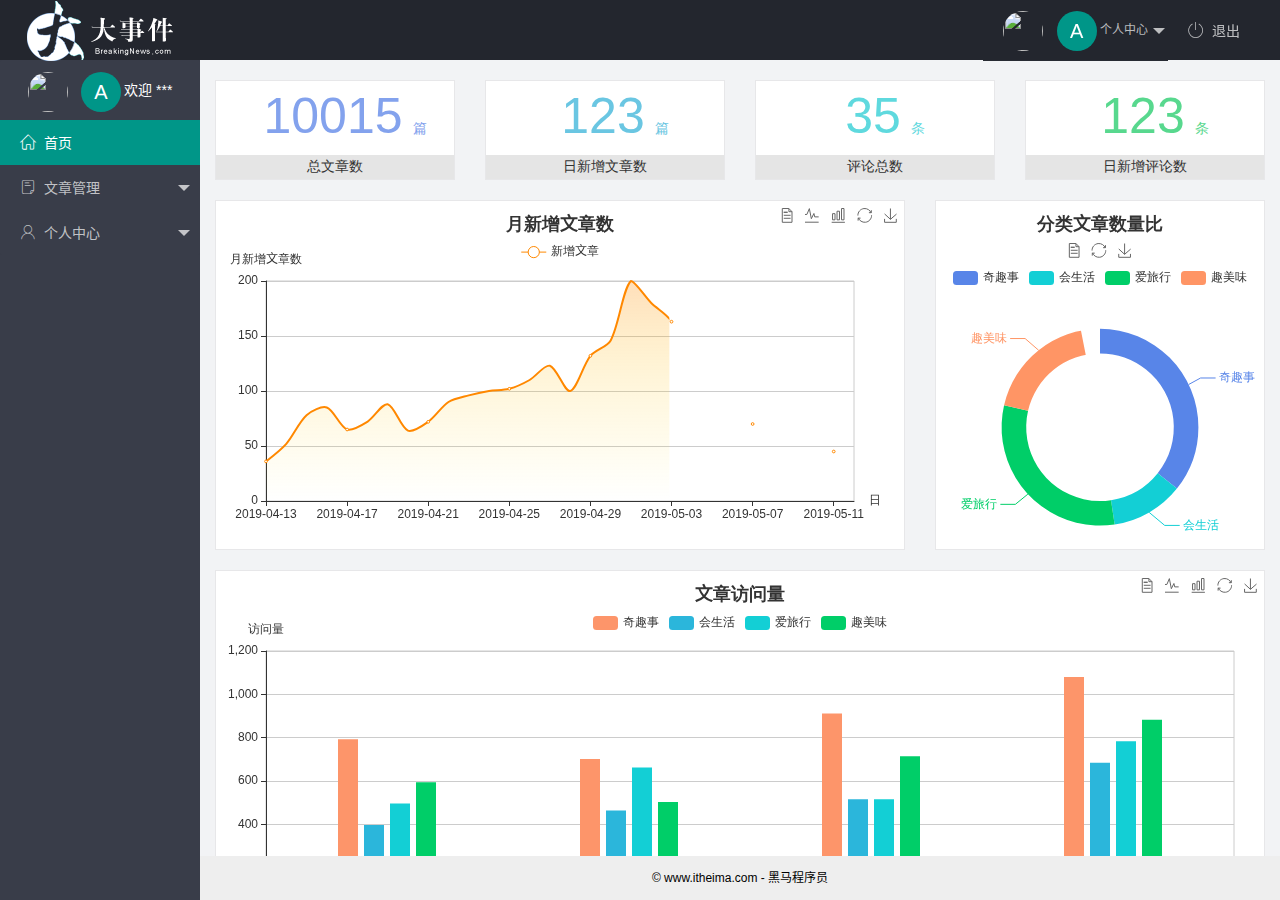
==== commit b9da54f9: "完成个人中心页面的的开发" ====
--- a/index.html
+++ b/index.html
@@ -28,9 +28,9 @@
                         <span class="text_avatar">A</span> 个人中心
                     </a>
                     <dl class="layui-nav-child">
-                        <dd><a href="">基本资料</a></dd>
-                        <dd><a href="">更换头像</a></dd>
-                        <dd><a href="">重置密码</a></dd>
+                        <dd><a href="/user/user_info.html" target="fm">基本资料</a></dd>
+                        <dd><a href="/user/user_avatar.html" target="fm">更换头像</a></dd>
+                        <dd><a href="/user/user_pwd.html" target="fm">重置密码</a></dd>
                     </dl>
                 </li>
                 <li class="layui-nav-item">
@@ -63,9 +63,9 @@
                     <li class="layui-nav-item">
                         <a href="javascript:;"><span class="iconfont icon-user"></span>个人中心</a>
                         <dl class="layui-nav-child ">
-                            <dd><a href="javascript:;"><i class="layui-icon layui-icon-app"></i> 基本资料</a></dd>
-                            <dd><a href="javascript:;"><i class="layui-icon layui-icon-app"></i> 更换头像</a></dd>
-                            <dd><a href="javascript:;"><i class="layui-icon layui-icon-app"></i> 重置密码</a></dd>
+                            <dd><a href="/user/user_info.html" target="fm"><i class="layui-icon layui-icon-app"></i> 基本资料</a></dd>
+                            <dd><a href="/user/user_avatar.html" target="fm"><i class="layui-icon layui-icon-app"></i> 更换头像</a></dd>
+                            <dd><a href="/user/user_pwd.html" target="fm"><i class="layui-icon layui-icon-app"></i> 重置密码</a></dd>
                         </dl>
                     </li>
                 </ul>
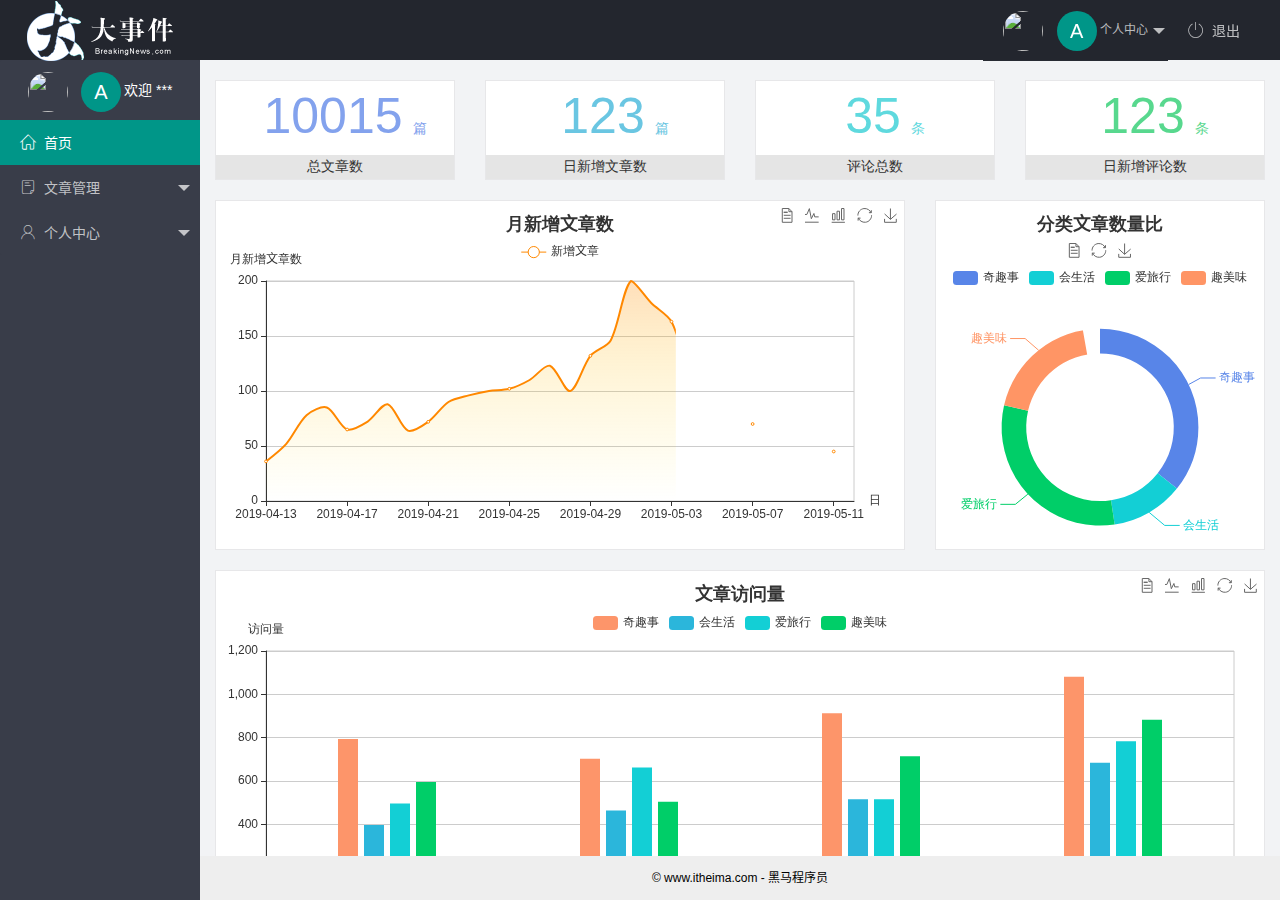
==== commit d444c910: "文章页面开发完成" ====
--- a/index.html
+++ b/index.html
@@ -55,9 +55,9 @@
                     <li class="layui-nav-item">
                         <a class="" href="javascript:;"><span class="iconfont icon-16"></span>文章管理</a>
                         <dl class="layui-nav-child">
-                            <dd><a href="javascript:;"><i class="layui-icon layui-icon-app"></i> 文章类别</a></dd>
-                            <dd><a href="javascript:;"><i class="layui-icon layui-icon-app"></i> 文章列表</a></dd>
-                            <dd><a href="javascript:;"><i class="layui-icon layui-icon-app"></i> 发布文章</a></dd>
+                            <dd><a href="/article/art_cate.html" target="fm"><i class="layui-icon layui-icon-app"></i> 文章类别</a></dd>
+                            <dd><a href="/article/art_list.html" target="fm"><i class="layui-icon layui-icon-app"></i> 文章列表</a></dd>
+                            <dd><a href="/article/art_pub.html" target="fm"><i class="layui-icon layui-icon-app"></i> 发布文章</a></dd>
                         </dl>
                     </li>
                     <li class="layui-nav-item">
